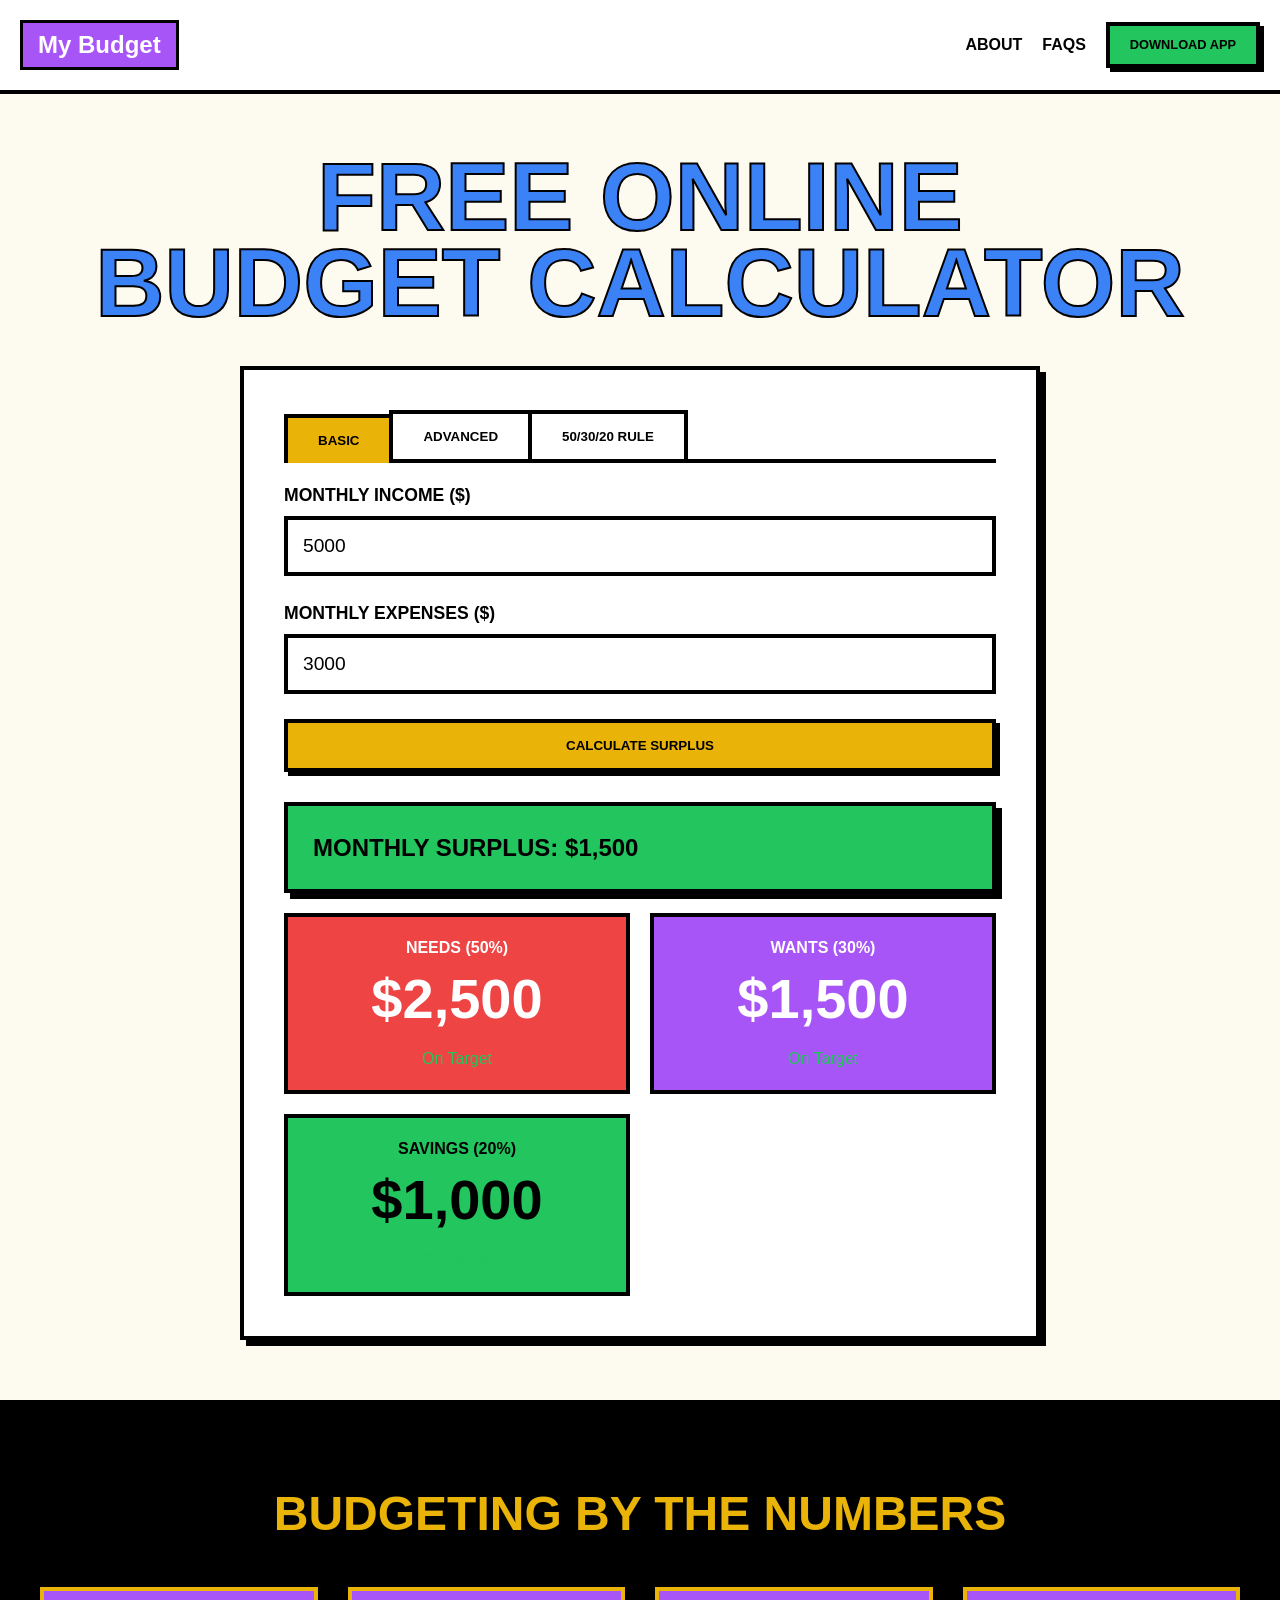
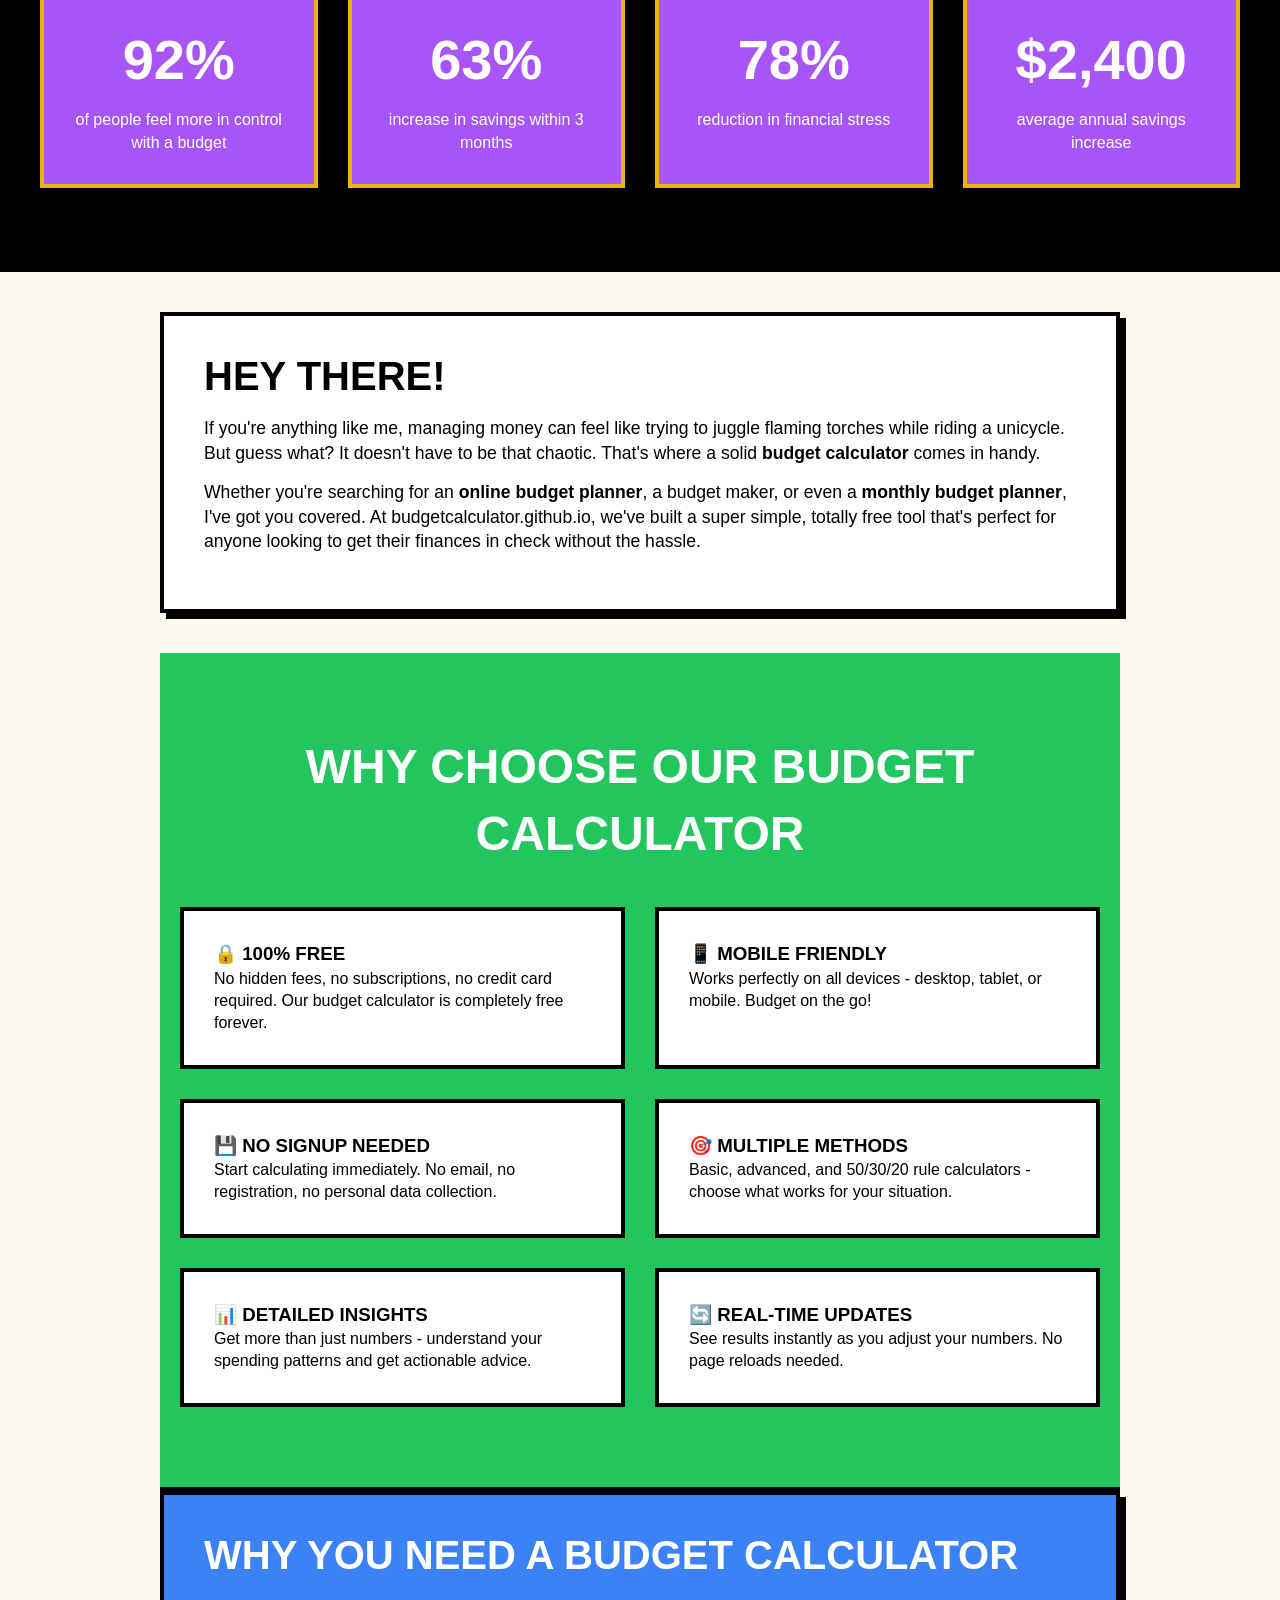
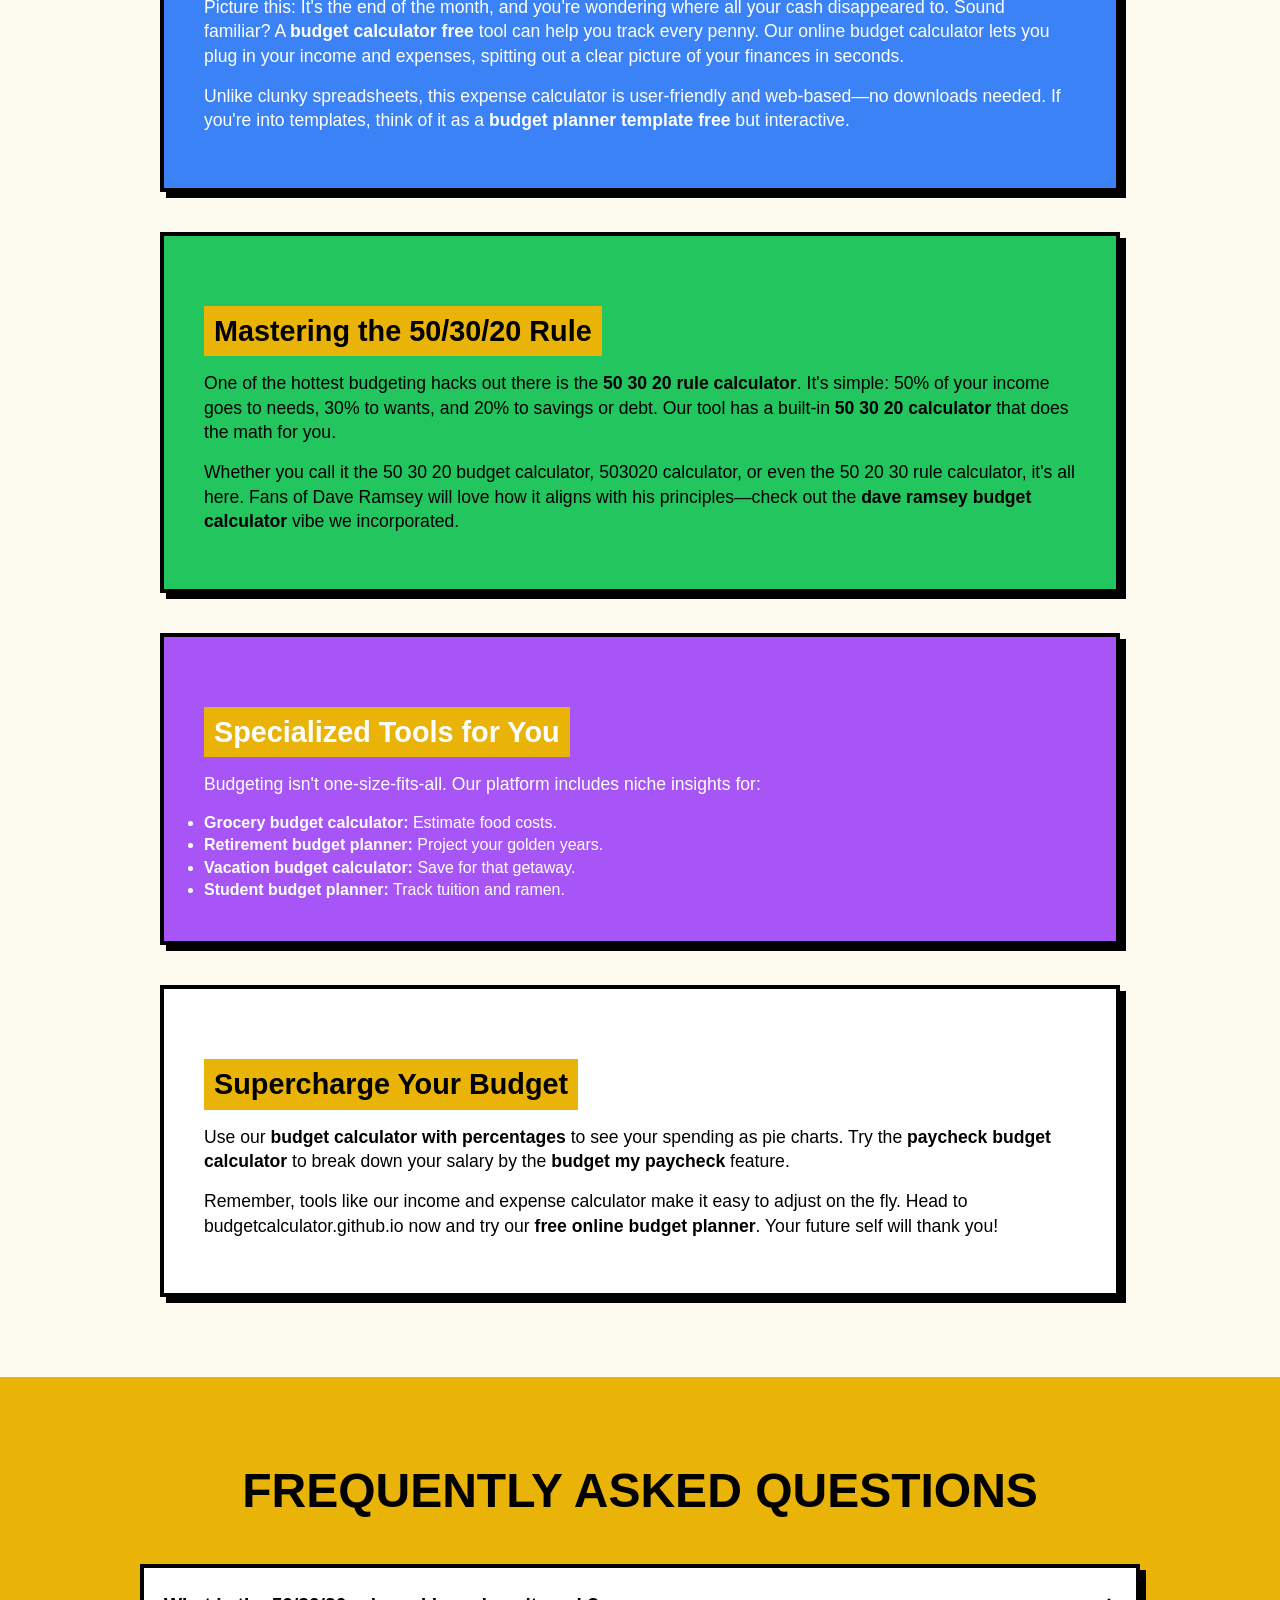
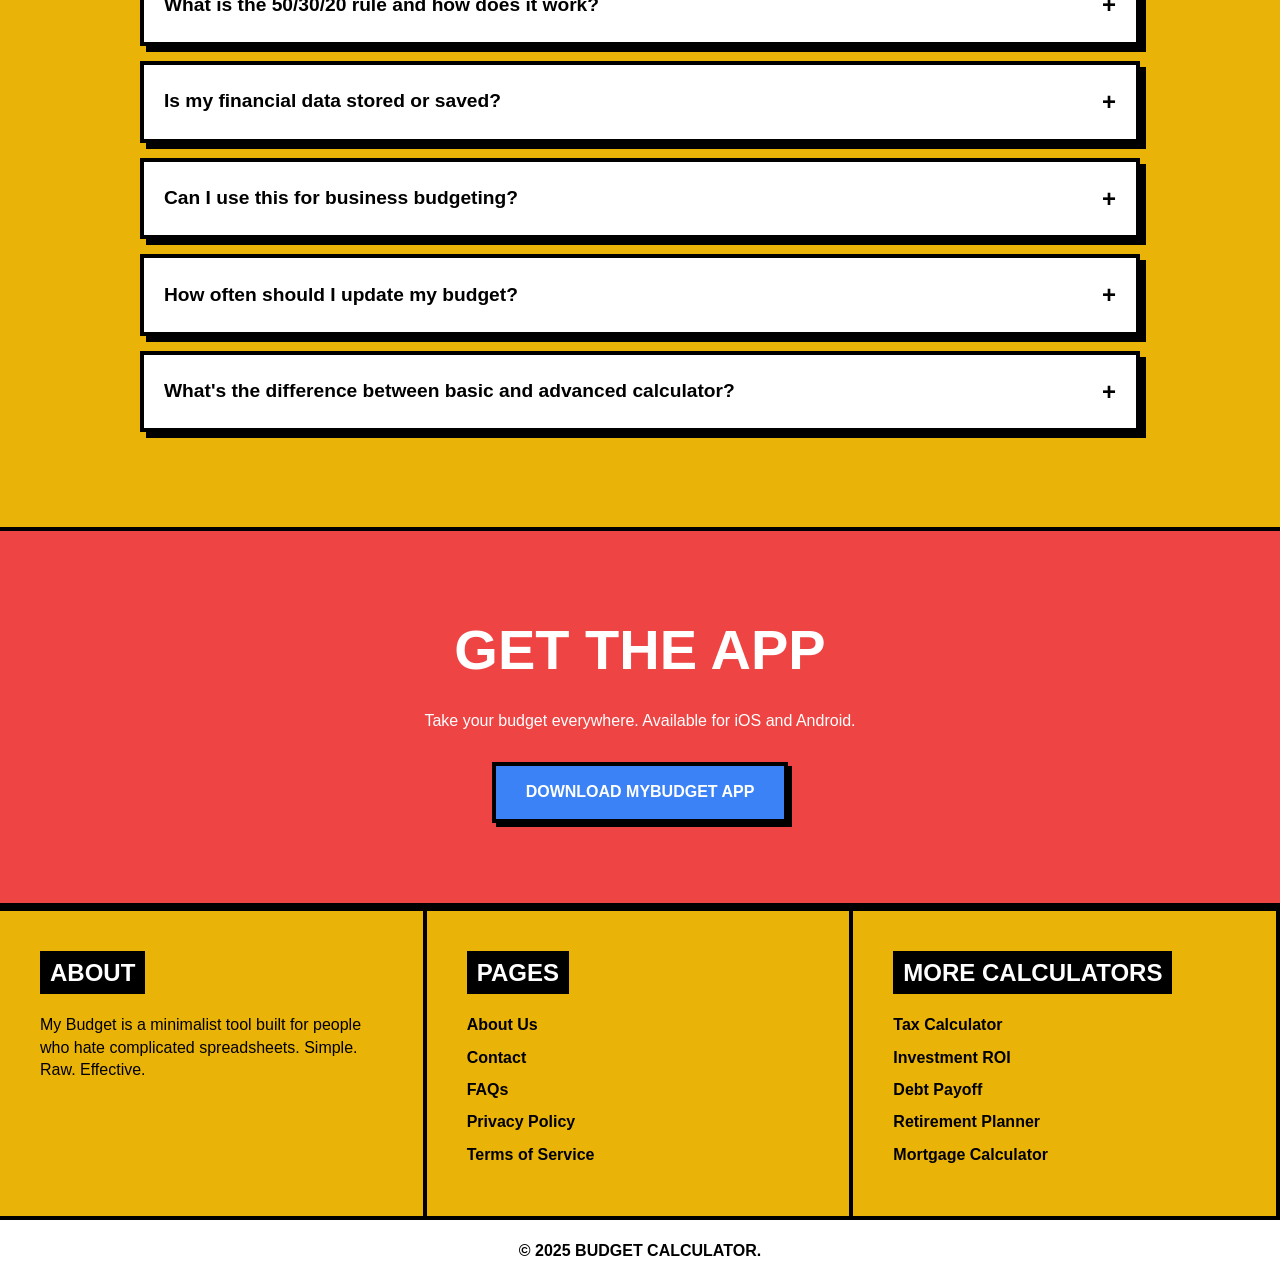
==== index.html @ 0b6031de "Update index.html" ====
<!DOCTYPE html>
<html lang="en">
<head>
    <!-- Google tag (gtag.js) -->
    <script async src="https://www.googletagmanager.com/gtag/js?id=G-6V9KL7N271"></script>
    <script>
      window.dataLayer = window.dataLayer || [];
      function gtag(){dataLayer.push(arguments);}
      gtag('js', new Date());
      gtag('config', 'G-6V9KL7N271');
    </script>
    <meta charset="UTF-8">
    <meta name="viewport" content="width=device-width, initial-scale=1.0">
    
    <title>Free Online Budget Calculator | Budget Planner & Expense Tracker</title>
    <meta name="description" content="Use our free online budget calculator to track income, expenses, and master the 50/30/20 rule. The ultimate monthly budget planner for financial freedom.">
    <meta name="keywords" content="budget calculator, free online budget planner, monthly budget planner, 50 30 20 budget calculator, expense calculator, finance tool">
    <link rel="canonical" href="https://budgetcalculator.github.io">

    <link rel="icon" type="image/png" href="https://via.placeholder.com/32/000000/FFFFFF?text=B">

    <style>
        :root {
            --bg-cream: #fdfaf0;
            --black: #000000;
            --blue: #3b82f6;
            --green: #22c55e;
            --red: #ef4444;
            --yellow: #eab308;
            --purple: #a855f7;
            --brutal-shadow: 6px 6px 0px #000;
        }

        * {
            margin: 0;
            padding: 0;
            box-sizing: border-box;
            font-family: 'Helvetica Black', 'Arial Black', sans-serif;
        }

        body {
            background-color: var(--bg-cream);
            color: var(--black);
            line-height: 1.4;
            overflow-x: hidden;
        }

        .brutal-border {
            border: 4px solid var(--black);
            box-shadow: var(--brutal-shadow);
        }

        .btn {
            display: inline-block;
            padding: 15px 30px;
            text-transform: uppercase;
            font-weight: 900;
            text-decoration: none;
            color: var(--black);
            background: var(--yellow);
            border: 4px solid var(--black);
            box-shadow: 4px 4px 0px var(--black);
            cursor: pointer;
            transition: all 0.1s ease;
        }

        .btn:hover {
            transform: translate(-2px, -2px);
            box-shadow: 7px 7px 0px var(--black);
        }

        /* Navigation */
        nav {
            padding: 20px;
            display: flex;
            justify-content: space-between;
            align-items: center;
            border-bottom: 4px solid var(--black);
            background: white;
            position: sticky;
            top: 0;
            z-index: 1000;
        }

        .nav-links {
            display: flex;
            align-items: center;
            gap: 20px;
        }

        .nav-links a {
            text-decoration: none;
            color: var(--black);
            font-weight: 900;
            text-transform: uppercase;
        }

        .logo {
            font-size: 1.5rem;
            font-weight: 900;
            background: var(--purple);
            padding: 5px 15px;
            color: white;
            border: 3px solid var(--black);
            text-decoration: none;
        }

        /* Hero */
        header {
            padding: 60px 20px;
            display: flex;
            flex-direction: column;
            align-items: center;
            text-align: center;
        }

        .hero-title {
            font-size: clamp(2.5rem, 8vw, 6rem);
            margin-bottom: 40px;
            -webkit-text-stroke: 2px var(--black);
            color: var(--blue);
            line-height: 0.9;
        }

        .calculator-box {
            background: white;
            width: 100%;
            max-width: 800px;
            padding: 40px;
            text-align: left;
        }

        .calculator-tabs {
            display: flex;
            margin-bottom: 20px;
            border-bottom: 4px solid var(--black);
        }

        .tab-btn {
            padding: 15px 30px;
            background: white;
            border: 4px solid var(--black);
            border-bottom: none;
            cursor: pointer;
            font-weight: 900;
            margin-right: -4px;
            transition: all 0.2s;
        }

        .tab-btn.active {
            background: var(--yellow);
            position: relative;
            top: 4px;
        }

        .calculator-tab {
            display: none;
        }

        .calculator-tab.active {
            display: block;
        }

        .input-group {
            margin-bottom: 25px;
        }

        .input-group label {
            display: block;
            font-weight: 900;
            margin-bottom: 8px;
            font-size: 1.1rem;
        }

        input {
            width: 100%;
            padding: 15px;
            border: 4px solid var(--black);
            font-size: 1.2rem;
        }

        input:focus {
            outline: none;
            box-shadow: 0 0 0 3px var(--yellow);
        }

        .advanced-options {
            background: var(--bg-cream);
            padding: 20px;
            border: 4px solid var(--black);
            margin-top: 10px;
            display: none;
        }

        .advanced-options.active {
            display: block;
        }

        .toggle-btn {
            background: none;
            border: none;
            color: var(--blue);
            font-weight: 900;
            cursor: pointer;
            text-decoration: underline;
            margin-top: 10px;
            font-size: 1rem;
        }

        .result-section {
            margin-top: 30px;
            display: none;
        }

        .result-section.active {
            display: block;
        }

        .result-display {
            padding: 25px;
            margin-bottom: 20px;
            font-size: 1.5rem;
            font-weight: 900;
        }

        .result-grid {
            display: grid;
            grid-template-columns: repeat(auto-fit, minmax(250px, 1fr));
            gap: 20px;
            margin-top: 20px;
        }

        .result-card {
            padding: 20px;
            border: 4px solid var(--black);
            text-align: center;
        }

        /* Article Sections */
        .article-container {
            max-width: 1000px;
            margin: 0 auto;
            padding: 40px 20px;
        }

        .article-block {
            padding: 40px;
            margin-bottom: 40px;
            background: white;
        }

        .article-block h2 {
            font-size: 2.5rem;
            margin-bottom: 20px;
            text-transform: uppercase;
            line-height: 1;
        }

        .article-block h3 {
            font-size: 1.8rem;
            margin: 30px 0 15px 0;
            background: var(--yellow);
            display: inline-block;
            padding: 5px 10px;
        }

        .article-block p {
            margin-bottom: 15px;
            font-size: 1.1rem;
        }

        /* Stats Section */
        .stats-section {
            background: var(--black);
            color: white;
            padding: 80px 20px;
            text-align: center;
        }

        .stats-grid {
            display: grid;
            grid-template-columns: repeat(auto-fit, minmax(200px, 1fr));
            gap: 30px;
            max-width: 1200px;
            margin: 0 auto;
        }

        .stat-card {
            padding: 30px;
            background: var(--purple);
            border: 4px solid var(--yellow);
        }

        .stat-number {
            font-size: 3.5rem;
            font-weight: 900;
            margin-bottom: 10px;
        }

        /* Features Section */
        .features-section {
            padding: 80px 20px;
            background: var(--green);
        }

        .features-grid {
            display: grid;
            grid-template-columns: repeat(auto-fit, minmax(300px, 1fr));
            gap: 30px;
            max-width: 1200px;
            margin: 0 auto;
        }

        .feature-card {
            padding: 30px;
            background: white;
            border: 4px solid var(--black);
        }

        /* FAQ Section */
        .faq-section {
            padding: 80px 20px;
            background: var(--yellow);
        }

        .faq-container {
            max-width: 1000px;
            margin: 0 auto;
        }

        .faq-item {
            margin-bottom: 15px;
            border: 4px solid var(--black);
            background: white;
        }

        .faq-question {
            padding: 20px;
            font-weight: 900;
            cursor: pointer;
            display: flex;
            justify-content: space-between;
            align-items: center;
            font-size: 1.2rem;
        }

        .faq-answer {
            padding: 0 20px;
            max-height: 0;
            overflow: hidden;
            transition: max-height 0.3s ease;
            border-top: none;
        }

        .faq-answer.active {
            padding: 20px;
            max-height: 500px;
            border-top: 4px solid var(--black);
        }

        .faq-icon {
            font-size: 1.5rem;
            transition: transform 0.3s ease;
        }

        .faq-icon.active {
            transform: rotate(45deg);
        }

        /* Generic Section */
        section {
            padding: 80px 20px;
            border-bottom: 4px solid var(--black);
        }

        .app-promo { background: var(--red); color: white; text-align: center; }

        /* Footer */
        footer {
            background: var(--yellow);
            border-top: 4px solid var(--black);
        }

        .footer-grid {
            display: grid;
            grid-template-columns: repeat(auto-fit, minmax(250px, 1fr));
            border-bottom: 4px solid var(--black);
        }

        .footer-widget {
            padding: 40px;
            border-right: 4px solid var(--black);
        }

        .footer-widget h4 {
            font-size: 1.5rem;
            margin-bottom: 20px;
            background: var(--black);
            color: white;
            display: inline-block;
            padding: 5px 10px;
        }

        .footer-widget ul { list-style: none; }
        .footer-widget ul li { margin-bottom: 10px; }
        .footer-widget a { color: var(--black); text-decoration: none; font-weight: bold; }

        .footer-bottom {
            padding: 20px;
            text-align: center;
            font-weight: 900;
            background: white;
        }

        @media (max-width: 768px) {
            .footer-widget { border-right: none; border-bottom: 4px solid var(--black); }
            .calculator-tabs { flex-direction: column; }
            .tab-btn { margin-right: 0; margin-bottom: -4px; }
        }
    </style>
</head>
<body>

    <nav>
        <a href="/" class="logo">My Budget</a>
        <div class="nav-links">
            <a href="/about">About</a>
            <a href="#faq">FAQs</a>
            <a href="#app" class="btn" style="background: var(--green); font-size: 0.8rem; padding: 10px 20px;">Download App</a>
        </div>
    </nav>

    <header>
        <h1 class="hero-title">FREE ONLINE<br>BUDGET CALCULATOR</h1>
        <div class="calculator-box brutal-border">
            <div class="calculator-tabs">
                <button class="tab-btn active" onclick="switchTab('basic')">BASIC</button>
                <button class="tab-btn" onclick="switchTab('advanced')">ADVANCED</button>
                <button class="tab-btn" onclick="switchTab('503020')">50/30/20 RULE</button>
            </div>

            <!-- Basic Calculator Tab -->
            <div id="basic-tab" class="calculator-tab active">
                <div class="input-group">
                    <label>MONTHLY INCOME ($)</label>
                    <input type="number" id="basic-income" placeholder="5000" value="5000">
                </div>
                
                <div class="input-group">
                    <label>MONTHLY EXPENSES ($)</label>
                    <input type="number" id="basic-expenses" placeholder="3000" value="3000">
                </div>
                
                <button class="btn" style="width: 100%;" onclick="calculateBasic()">Calculate Surplus</button>
            </div>

            <!-- Advanced Calculator Tab -->
            <div id="advanced-tab" class="calculator-tab">
                <div class="input-group">
                    <label>MONTHLY INCOME ($)</label>
                    <input type="number" id="adv-income" placeholder="5000" value="5000">
                </div>
                
                <div class="input-group">
                    <label>HOUSING EXPENSES ($)</label>
                    <input type="number" id="housing" placeholder="1500" value="1500">
                </div>
                
                <div class="input-group">
                    <label>FOOD & GROCERIES ($)</label>
                    <input type="number" id="food" placeholder="600" value="600">
                </div>
                
                <div class="input-group">
                    <label>TRANSPORTATION ($)</label>
                    <input type="number" id="transport" placeholder="300" value="300">
                </div>
                
                <div class="input-group">
                    <label>ENTERTAINMENT ($)</label>
                    <input type="number" id="entertainment" placeholder="200" value="200">
                </div>
                
                <button class="toggle-btn" onclick="toggleAdvancedOptions()">+ More Categories</button>
                
                <div class="advanced-options" id="advanced-options">
                    <div class="input-group">
                        <label>HEALTHCARE ($)</label>
                        <input type="number" id="healthcare" placeholder="200" value="200">
                    </div>
                    
                    <div class="input-group">
                        <label>DEBT PAYMENTS ($)</label>
                        <input type="number" id="debt" placeholder="400" value="400">
                    </div>
                    
                    <div class="input-group">
                        <label>SAVINGS GOAL ($)</label>
                        <input type="number" id="savings-goal" placeholder="500" value="500">
                    </div>
                    
                    <div class="input-group">
                        <label>OTHER EXPENSES ($)</label>
                        <input type="number" id="other" placeholder="300" value="300">
                    </div>
                </div>
                
                <button class="btn" style="width: 100%; margin-top: 20px;" onclick="calculateAdvanced()">Analyze Budget</button>
            </div>

            <!-- 50/30/20 Rule Tab -->
            <div id="503020-tab" class="calculator-tab">
                <div class="input-group">
                    <label>MONTHLY INCOME AFTER TAX ($)</label>
                    <input type="number" id="rule-income" placeholder="5000" value="5000">
                </div>
                
                <div class="input-group">
                    <label>CURRENT NECESSITIES ($)</label>
                    <input type="number" id="necessities" placeholder="2500" value="2500">
                </div>
                
                <div class="input-group">
                    <label>CURRENT WANTS ($)</label>
                    <input type="number" id="wants" placeholder="1500" value="1500">
                </div>
                
                <div class="input-group">
                    <label>CURRENT SAVINGS ($)</label>
                    <input type="number" id="current-savings" placeholder="1000" value="1000">
                </div>
                
                <button class="btn" style="width: 100%;" onclick="calculate503020()">Apply 50/30/20 Rule</button>
            </div>

            <!-- Results Section -->
            <div class="result-section" id="result-section">
                <div class="result-display brutal-border" id="basic-result">
                    MONTHLY SURPLUS: <span id="surplus-val">$0</span>
                </div>
                
                <div id="advanced-result" style="display: none;">
                    <div class="result-grid">
                        <div class="result-card" style="background: var(--green);">
                            <h4>TOTAL EXPENSES</h4>
                            <div class="stat-number" id="total-expenses">$0</div>
                        </div>
                        <div class="result-card" style="background: var(--blue); color: white;">
                            <h4>SAVINGS RATE</h4>
                            <div class="stat-number" id="savings-rate">0%</div>
                        </div>
                        <div class="result-card" style="background: var(--yellow);">
                            <h4>BUDGET HEALTH</h4>
                            <div id="budget-health">GOOD</div>
                        </div>
                    </div>
                </div>
                
                <div id="rule-result" style="display: none;">
                    <div class="result-grid">
                        <div class="result-card" style="background: var(--red); color: white;">
                            <h4>NEEDS (50%)</h4>
                            <div class="stat-number" id="needs-amount">$0</div>
                            <div id="needs-status">On Target</div>
                        </div>
                        <div class="result-card" style="background: var(--purple); color: white;">
                            <h4>WANTS (30%)</h4>
                            <div class="stat-number" id="wants-amount">$0</div>
                            <div id="wants-status">On Target</div>
                        </div>
                        <div class="result-card" style="background: var(--green);">
                            <h4>SAVINGS (20%)</h4>
                            <div class="stat-number" id="savings-amount">$0</div>
                            <div id="savings-status">On Target</div>
                        </div>
                    </div>
                </div>
            </div>
        </div>
    </header>

    <!-- Stats Section -->
    <section class="stats-section">
        <h2 style="font-size: 3rem; margin-bottom: 40px; color: var(--yellow);">BUDGETING BY THE NUMBERS</h2>
        <div class="stats-grid">
            <div class="stat-card">
                <div class="stat-number">92%</div>
                <p>of people feel more in control with a budget</p>
            </div>
            <div class="stat-card">
                <div class="stat-number">63%</div>
                <p>increase in savings within 3 months</p>
            </div>
            <div class="stat-card">
                <div class="stat-number">78%</div>
                <p>reduction in financial stress</p>
            </div>
            <div class="stat-card">
                <div class="stat-number">$2,400</div>
                <p>average annual savings increase</p>
            </div>
        </div>
    </section>

    <main class="article-container">
        <div class="article-block brutal-border" id="about">
            <h2>Hey there!</h2>
            <p>If you're anything like me, managing money can feel like trying to juggle flaming torches while riding a unicycle. But guess what? It doesn't have to be that chaotic. That's where a solid <strong>budget calculator</strong> comes in handy.</p>
            <p>Whether you're searching for an <strong>online budget planner</strong>, a budget maker, or even a <strong>monthly budget planner</strong>, I've got you covered. At budgetcalculator.github.io, we've built a super simple, totally free tool that's perfect for anyone looking to get their finances in check without the hassle.</p>
        </div>

        <!-- Features Section -->
        <section class="features-section">
            <h2 style="text-align: center; font-size: 3rem; margin-bottom: 40px; color: white;">WHY CHOOSE OUR BUDGET CALCULATOR</h2>
            <div class="features-grid">
                <div class="feature-card">
                    <h3>🔒 100% FREE</h3>
                    <p>No hidden fees, no subscriptions, no credit card required. Our budget calculator is completely free forever.</p>
                </div>
                <div class="feature-card">
                    <h3>📱 MOBILE FRIENDLY</h3>
                    <p>Works perfectly on all devices - desktop, tablet, or mobile. Budget on the go!</p>
                </div>
                <div class="feature-card">
                    <h3>💾 NO SIGNUP NEEDED</h3>
                    <p>Start calculating immediately. No email, no registration, no personal data collection.</p>
                </div>
                <div class="feature-card">
                    <h3>🎯 MULTIPLE METHODS</h3>
                    <p>Basic, advanced, and 50/30/20 rule calculators - choose what works for your situation.</p>
                </div>
                <div class="feature-card">
                    <h3>📊 DETAILED INSIGHTS</h3>
                    <p>Get more than just numbers - understand your spending patterns and get actionable advice.</p>
                </div>
                <div class="feature-card">
                    <h3>🔄 REAL-TIME UPDATES</h3>
                    <p>See results instantly as you adjust your numbers. No page reloads needed.</p>
                </div>
            </div>
        </section>

        <div class="article-block brutal-border" style="background: var(--blue); color: white;">
            <h2>Why You Need a Budget Calculator</h2>
            <p>Picture this: It's the end of the month, and you're wondering where all your cash disappeared to. Sound familiar? A <strong>budget calculator free</strong> tool can help you track every penny. Our online budget calculator lets you plug in your income and expenses, spitting out a clear picture of your finances in seconds.</p>
            <p>Unlike clunky spreadsheets, this expense calculator is user-friendly and web-based—no downloads needed. If you're into templates, think of it as a <strong>budget planner template free</strong> but interactive.</p>
        </div>

        <div class="article-block brutal-border" style="background: var(--green);">
            <h3>Mastering the 50/30/20 Rule</h3>
            <p>One of the hottest budgeting hacks out there is the <strong>50 30 20 rule calculator</strong>. It's simple: 50% of your income goes to needs, 30% to wants, and 20% to savings or debt. Our tool has a built-in <strong>50 30 20 calculator</strong> that does the math for you.</p>
            <p>Whether you call it the 50 30 20 budget calculator, 503020 calculator, or even the 50 20 30 rule calculator, it's all here. Fans of Dave Ramsey will love how it aligns with his principles—check out the <strong>dave ramsey budget calculator</strong> vibe we incorporated.</p>
        </div>

        <div class="article-block brutal-border" style="background: var(--purple); color: white;">
            <h3>Specialized Tools for You</h3>
            <p>Budgeting isn't one-size-fits-all. Our platform includes niche insights for:</p>
            <ul>
                <li><strong>Grocery budget calculator:</strong> Estimate food costs.</li>
                <li><strong>Retirement budget planner:</strong> Project your golden years.</li>
                <li><strong>Vacation budget calculator:</strong> Save for that getaway.</li>
                <li><strong>Student budget planner:</strong> Track tuition and ramen.</li>
            </ul>
        </div>

        <div class="article-block brutal-border">
            <h3>Supercharge Your Budget</h3>
            <p>Use our <strong>budget calculator with percentages</strong> to see your spending as pie charts. Try the <strong>paycheck budget calculator</strong> to break down your salary by the <strong>budget my paycheck</strong> feature.</p>
            <p>Remember, tools like our income and expense calculator make it easy to adjust on the fly. Head to budgetcalculator.github.io now and try our <strong>free online budget planner</strong>. Your future self will thank you!</p>
        </div>
    </main>

    <!-- FAQ Section -->
    <section class="faq-section" id="faq">
        <div class="faq-container">
            <h2 style="text-align: center; font-size: 3rem; margin-bottom: 40px;">FREQUENTLY ASKED QUESTIONS</h2>
            
            <div class="faq-item brutal-border">
                <div class="faq-question" onclick="toggleFAQ(1)">
                    <span>What is the 50/30/20 rule and how does it work?</span>
                    <span class="faq-icon">+</span>
                </div>
                <div class="faq-answer" id="faq-1">
                    <p>The 50/30/20 rule is a simple budgeting method where you allocate 50% of your after-tax income to needs (housing, food, utilities), 30% to wants (entertainment, dining out), and 20% to savings and debt repayment. Our calculator automatically computes these amounts based on your income.</p>
                </div>
            </div>
            
            <div class="faq-item brutal-border">
                <div class="faq-question" onclick="toggleFAQ(2)">
                    <span>Is my financial data stored or saved?</span>
                    <span class="faq-icon">+</span>
                </div>
                <div class="faq-answer" id="faq-2">
                    <p>No! All calculations happen in your browser. We don't store any of your financial information on our servers. Your privacy is 100% protected.</p>
                </div>
            </div>
            
            <div class="faq-item brutal-border">
                <div class="faq-question" onclick="toggleFAQ(3)">
                    <span>Can I use this for business budgeting?</span>
                    <span class="faq-icon">+</span>
                </div>
                <div class="faq-answer" id="faq-3">
                    <p>While designed for personal finance, many small business owners find our calculator useful for basic business budgeting. For complex business needs, consider specialized business accounting software.</p>
                </div>
            </div>
            
            <div class="faq-item brutal-border">
                <div class="faq-question" onclick="toggleFAQ(4)">
                    <span>How often should I update my budget?</span>
                    <span class="faq-icon">+</span>
                </div>
                <div class="faq-answer" id="faq-4">
                    <p>We recommend reviewing and updating your budget at least monthly. However, if you experience significant income changes or unexpected expenses, adjust immediately.</p>
                </div>
            </div>
            
            <div class="faq-item brutal-border">
                <div class="faq-question" onclick="toggleFAQ(5)">
                    <span>What's the difference between basic and advanced calculator?</span>
                    <span class="faq-icon">+</span>
                </div>
                <div class="faq-answer" id="faq-5">
                    <p>The basic calculator gives you a quick surplus/deficit number. The advanced calculator breaks down expenses into categories and provides detailed insights about your spending patterns and savings rate.</p>
                </div>
            </div>
        </div>
    </section>

    <section id="app" class="app-promo">
        <h2 style="font-size: 3.5rem; margin-bottom: 20px;">GET THE APP</h2>
        <p style="margin-bottom: 30px;">Take your budget everywhere. Available for iOS and Android.</p>
        <a href="#" class="btn" style="background: var(--blue); color: white;">Download MyBudget App</a>
    </section>

    <footer>
        <div class="footer-grid">
            <div class="footer-widget">
                <h4>ABOUT</h4>
                <p>My Budget is a minimalist tool built for people who hate complicated spreadsheets. Simple. Raw. Effective.</p>
            </div>
            <div class="footer-widget">
                <h4>PAGES</h4>
                <ul>
                    <li><a href="/about">About Us</a></li>
                    <li><a href="/contact">Contact</a></li>
                    <li><a href="#faq">FAQs</a></li>
                    <li><a href="/privacy">Privacy Policy</a></li>
                    <li><a href="/terms">Terms of Service</a></li>
                </ul>
            </div>
            <div class="footer-widget">
                <h4>MORE CALCULATORS</h4>
                <ul>
                    <li><a href="#">Tax Calculator</a></li>
                    <li><a href="#">Investment ROI</a></li>
                    <li><a href="#">Debt Payoff</a></li>
                    <li><a href="#">Retirement Planner</a></li>
                    <li><a href="#">Mortgage Calculator</a></li>
                </ul>
            </div>
        </div>
        <div class="footer-bottom">
            &copy; 2025 BUDGET CALCULATOR.
        </div>
    </footer>

    <script>
        // Tab switching functionality
        function switchTab(tabName) {
            // Hide all tabs
            document.querySelectorAll('.calculator-tab').forEach(tab => {
                tab.classList.remove('active');
            });
            
            // Remove active class from all tab buttons
            document.querySelectorAll('.tab-btn').forEach(btn => {
                btn.classList.remove('active');
            });
            
            // Show selected tab
            document.getElementById(`${tabName}-tab`).classList.add('active');
            
            // Add active class to clicked button
            event.target.classList.add('active');
            
            // Hide result section when switching tabs
            document.getElementById('result-section').classList.remove('active');
            document.getElementById('advanced-result').style.display = 'none';
            document.getElementById('rule-result').style.display = 'none';
        }
        
        // Toggle advanced options
        function toggleAdvancedOptions() {
            const options = document.getElementById('advanced-options');
            const btn = event.target;
            
            if (options.classList.contains('active')) {
                options.classList.remove('active');
                btn.textContent = '+ More Categories';
            } else {
                options.classList.add('active');
                btn.textContent = '- Fewer Categories';
            }
        }
        
        // Basic calculator
        function calculateBasic() {
            const income = parseFloat(document.getElementById('basic-income').value) || 0;
            const expenses = parseFloat(document.getElementById('basic-expenses').value) || 0;
            const resultBox = document.getElementById('basic-result');
            const surplusVal = document.getElementById('surplus-val');
            const resultSection = document.getElementById('result-section');
            
            const surplus = income - expenses;
            surplusVal.innerText = '$' + surplus.toLocaleString();
            
            resultBox.style.background = surplus >= 0 ? 'var(--green)' : 'var(--red)';
            resultSection.classList.add('active');
            
            // Hide other result views
            document.getElementById('advanced-result').style.display = 'none';
            document.getElementById('rule-result').style.display = 'none';
        }
        
        // Advanced calculator
        function calculateAdvanced() {
            const income = parseFloat(document.getElementById('adv-income').value) || 0;
            const housing = parseFloat(document.getElementById('housing').value) || 0;
            const food = parseFloat(document.getElementById('food').value) || 0;
            const transport = parseFloat(document.getElementById('transport').value) || 0;
            const entertainment = parseFloat(document.getElementById('entertainment').value) || 0;
            const healthcare = parseFloat(document.getElementById('healthcare').value) || 0;
            const debt = parseFloat(document.getElementById('debt').value) || 0;
            const other = parseFloat(document.getElementById('other').value) || 0;
            
            const totalExpenses = housing + food + transport + entertainment + healthcare + debt + other;
            const surplus = income - totalExpenses;
            const savingsRate = income > 0 ? Math.round((surplus / income) * 100) : 0;
            
            document.getElementById('total-expenses').textContent = '$' + totalExpenses.toLocaleString();
            document.getElementById('savings-rate').textContent = savingsRate + '%';
            
            let budgetHealth = 'EXCELLENT';
            let healthColor = 'var(--green)';
            
            if (savingsRate < 10) {
                budgetHealth = 'NEEDS WORK';
                healthColor = 'var(--red)';
            } else if (savingsRate < 20) {
                budgetHealth = 'GOOD';
                healthColor = 'var(--yellow)';
            }
            
            document.getElementById('budget-health').textContent = budgetHealth;
            document.getElementById('budget-health').style.color = healthColor;
            
            // Update basic result too
            document.getElementById('surplus-val').textContent = '$' + surplus.toLocaleString();
            document.getElementById('basic-result').style.background = surplus >= 0 ? 'var(--green)' : 'var(--red)';
            
            // Show results
            document.getElementById('result-section').classList.add('active');
            document.getElementById('advanced-result').style.display = 'block';
            document.getElementById('rule-result').style.display = 'none';
        }
        
        // 50/30/20 Rule calculator
        function calculate503020() {
            const income = parseFloat(document.getElementById('rule-income').value) || 0;
            const needs = parseFloat(document.getElementById('necessities').value) || 0;
            const wants = parseFloat(document.getElementById('wants').value) || 0;
            const savings = parseFloat(document.getElementById('current-savings').value) || 0;
            
            const idealNeeds = income * 0.5;
            const idealWants = income * 0.3;
            const idealSavings = income * 0.2;
            
            document.getElementById('needs-amount').textContent = '$' + Math.round(idealNeeds).toLocaleString();
            document.getElementById('wants-amount').textContent = '$' + Math.round(idealWants).toLocaleString();
            document.getElementById('savings-amount').textContent = '$' + Math.round(idealSavings).toLocaleString();
            
            // Determine status
            document.getElementById('needs-status').textContent = 
                needs <= idealNeeds * 1.1 ? 'On Target' : 'Over Budget';
            document.getElementById('needs-status').style.color = 
                needs <= idealNeeds * 1.1 ? 'var(--green)' : 'var(--red)';
                
            document.getElementById('wants-status').textContent = 
                wants <= idealWants * 1.1 ? 'On Target' : 'Over Budget';
            document.getElementById('wants-status').style.color = 
                wants <= idealWants * 1.1 ? 'var(--green)' : 'var(--red)';
                
            document.getElementById('savings-status').textContent = 
                savings >= idealSavings * 0.9 ? 'On Target' : 'Needs More';
            document.getElementById('savings-status').style.color = 
                savings >= idealSavings * 0.9 ? 'var(--green)' : 'var(--red)';
            
            // Show results
            document.getElementById('result-section').classList.add('active');
            document.getElementById('advanced-result').style.display = 'none';
            document.getElementById('rule-result').style.display = 'block';
        }
        
        // FAQ toggle functionality
        function toggleFAQ(num) {
            const answer = document.getElementById(`faq-${num}`);
            const icon = event.currentTarget.querySelector('.faq-icon');
            
            if (answer.classList.contains('active')) {
                answer.classList.remove('active');
                icon.classList.remove('active');
            } else {
                // Close all other FAQs
                document.querySelectorAll('.faq-answer').forEach(faq => {
                    faq.classList.remove('active');
                });
                document.querySelectorAll('.faq-icon').forEach(ic => {
                    ic.classList.remove('active');
                });
                
                // Open clicked FAQ
                answer.classList.add('active');
                icon.classList.add('active');
            }
        }
        
        // Initialize with some calculations
        window.onload = function() {
            calculateBasic();
            calculateAdvanced();
            calculate503020();
        };
    </script>

    <script type="application/ld+json">
    {
      "@context": "https://schema.org",
      "@type": "WebApplication",
      "name": "Budget Calculator",
      "url": "https://budgetcalculator.github.io",
      "operatingSystem": "All",
      "applicationCategory": "FinanceApplication",
      "offers": {
        "@type": "Offer",
        "price": "0",
        "priceCurrency": "USD"
      },
      "featureList": "Income tracking, Expense calculation, 50/30/20 Rule analysis"
    }
    </script>

    <script type="application/ld+json">
{
  "@context": "https://schema.org",
  "@type": "Product",
  "name": "MyBudget App",
  "description": "Mobile budget tracking application for on-the-go financial management.",
  "brand": {
    "@type": "Brand",
    "name": "My Budget"
  },
  "offers": {
    "@type": "AggregateOffer",
    "priceCurrency": "USD",
    "lowPrice": "0.00",
    "highPrice": "0.00",
    "offerCount": "1",
    "offers": [
      {
        "@type": "Offer",
        "name": "Free Version",
        "price": "0.00",
        "priceCurrency": "USD",
        "description": "Basic budgeting features with limited categories",
        "availability": "https://schema.org/InStock",
        "url": "https://budgetcalculator.github.io/"
      }      
    ]
  },
  "operatingSystem": "Android, iOS",
  "applicationCategory": "FinanceApplication"  
  }
}
</script>
</body>
</html>
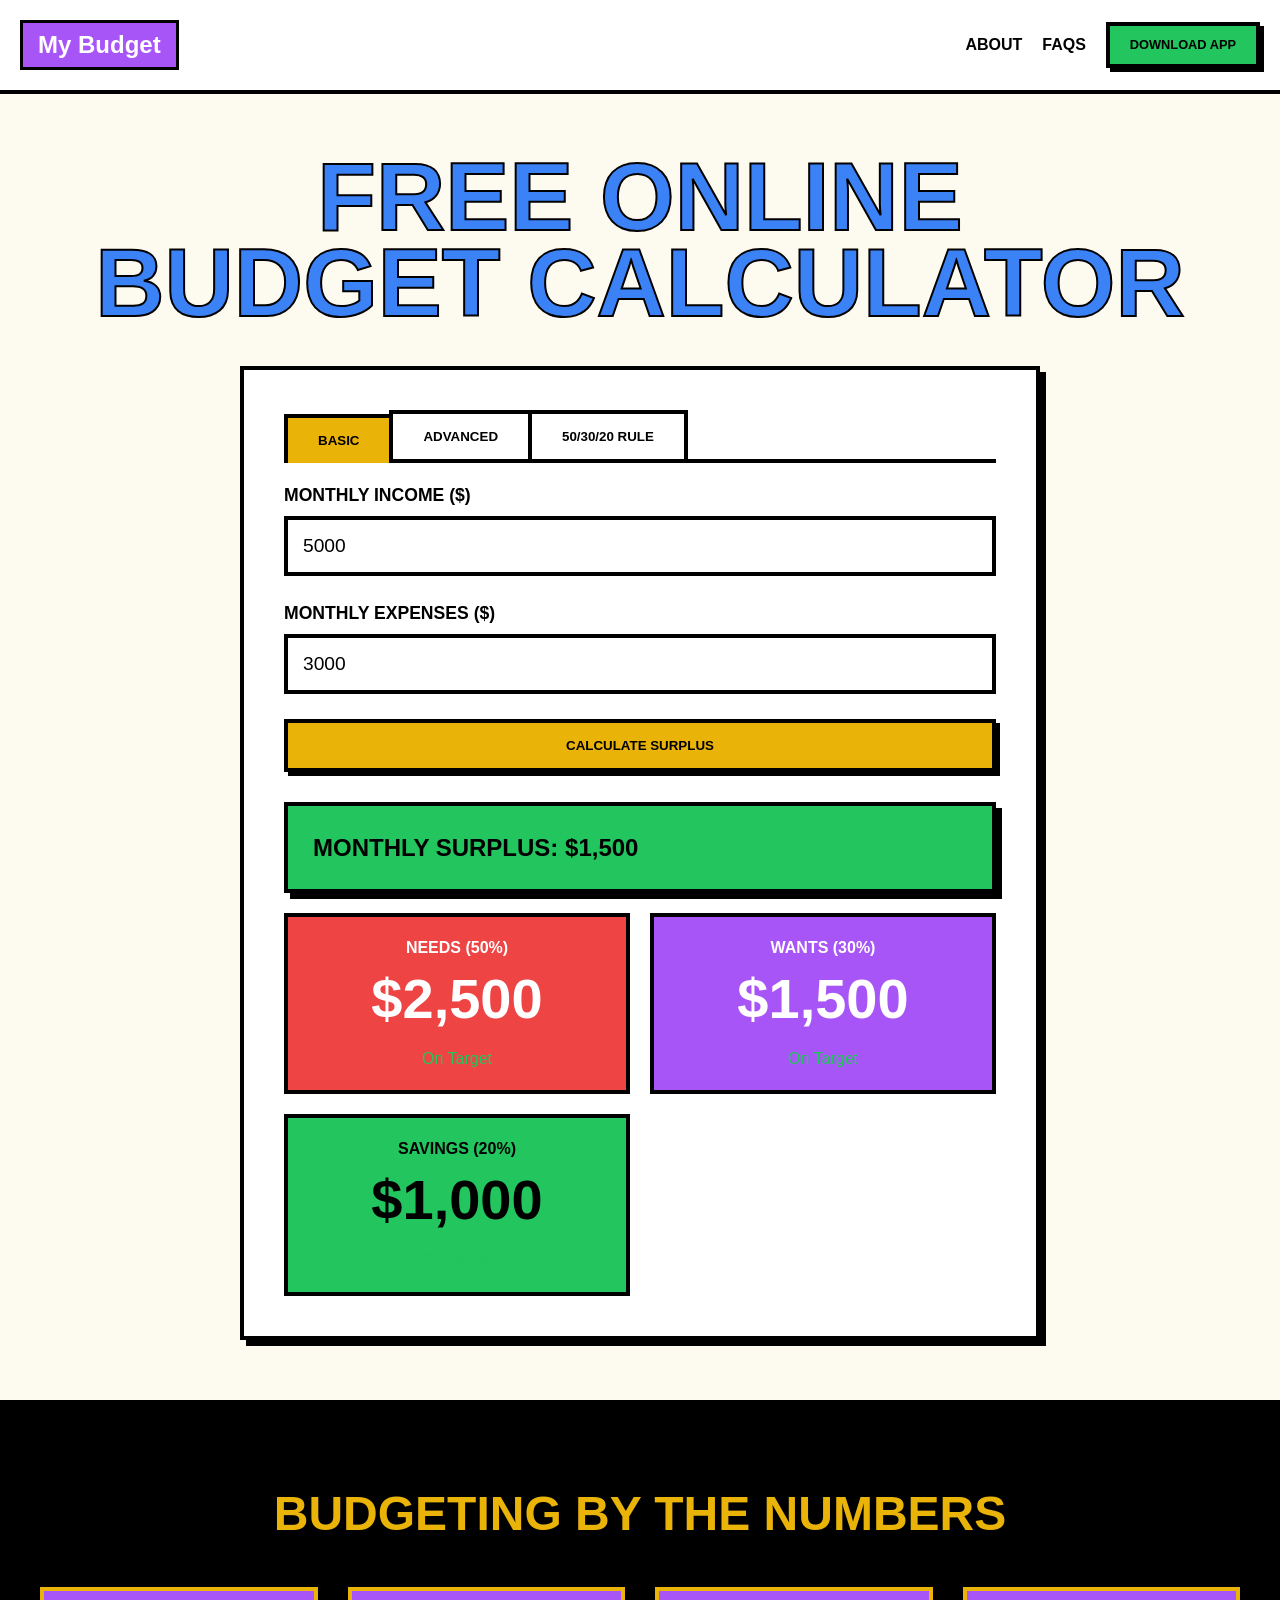
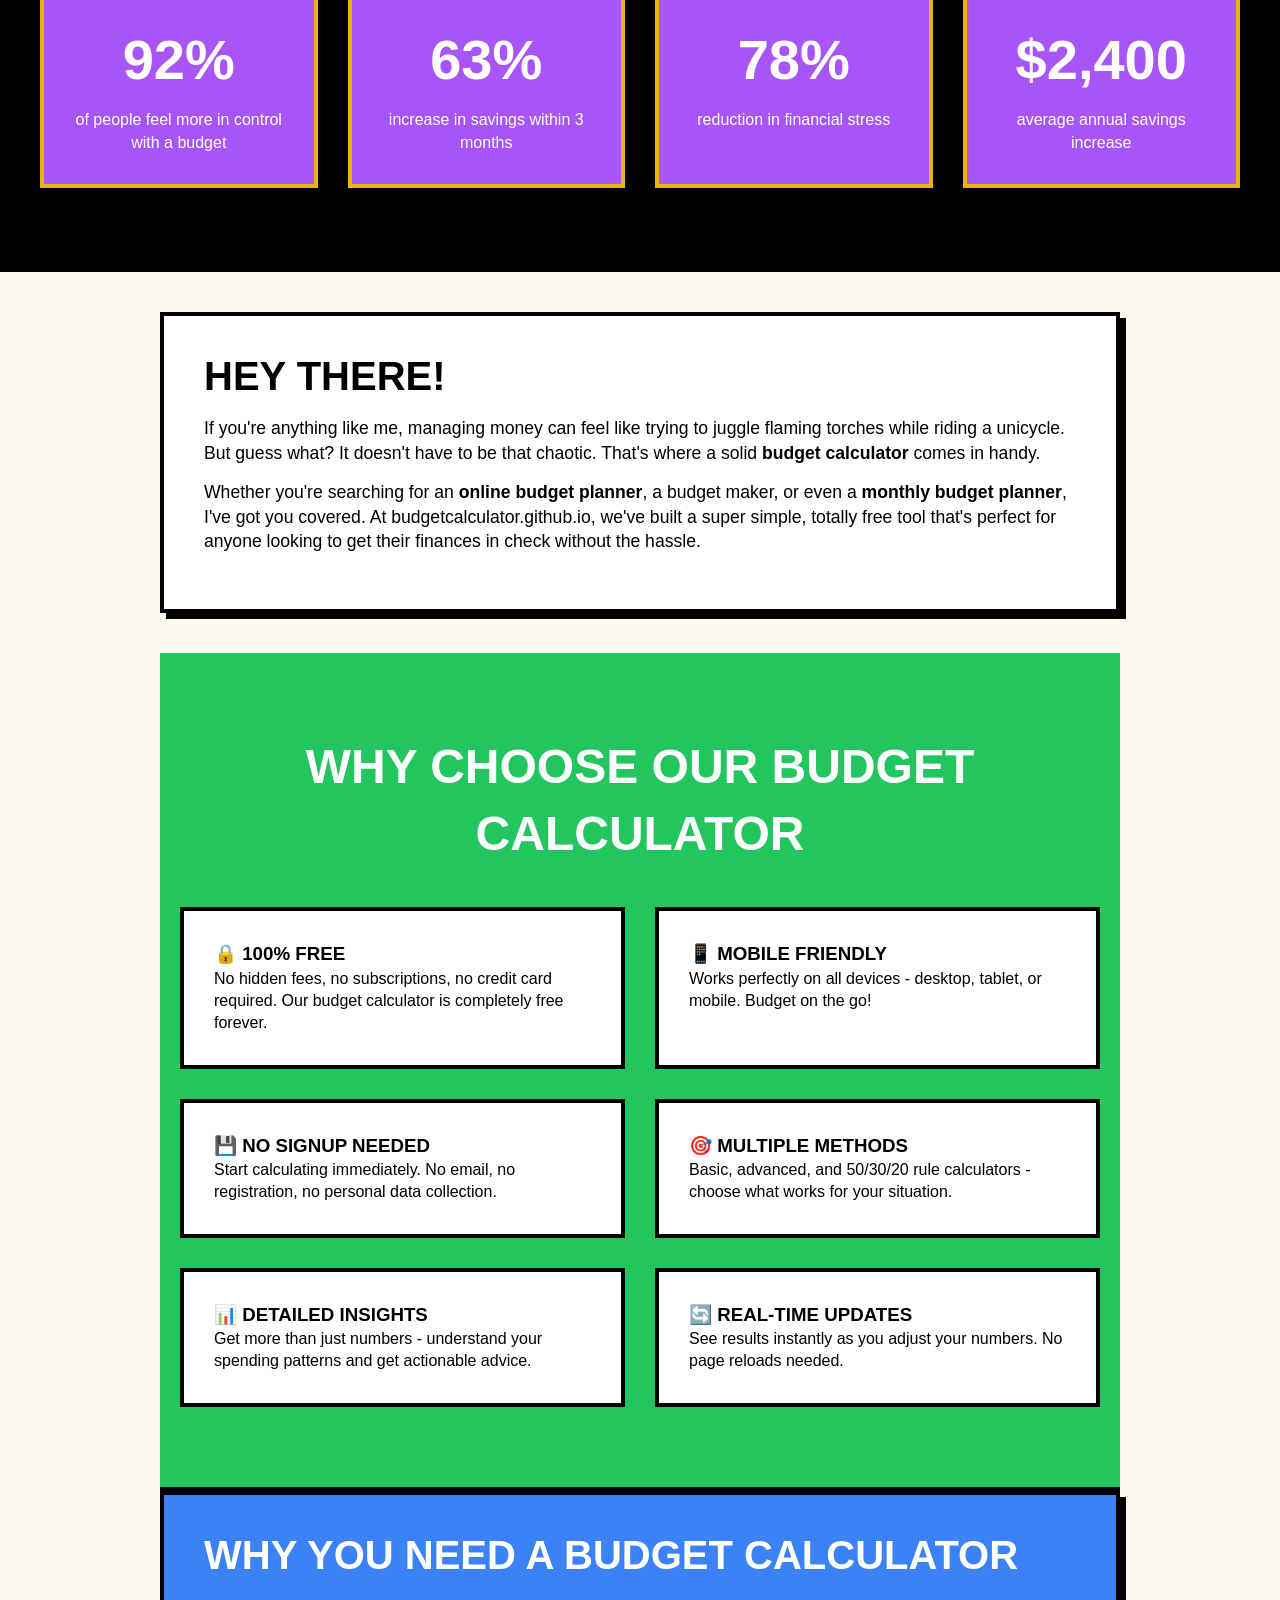
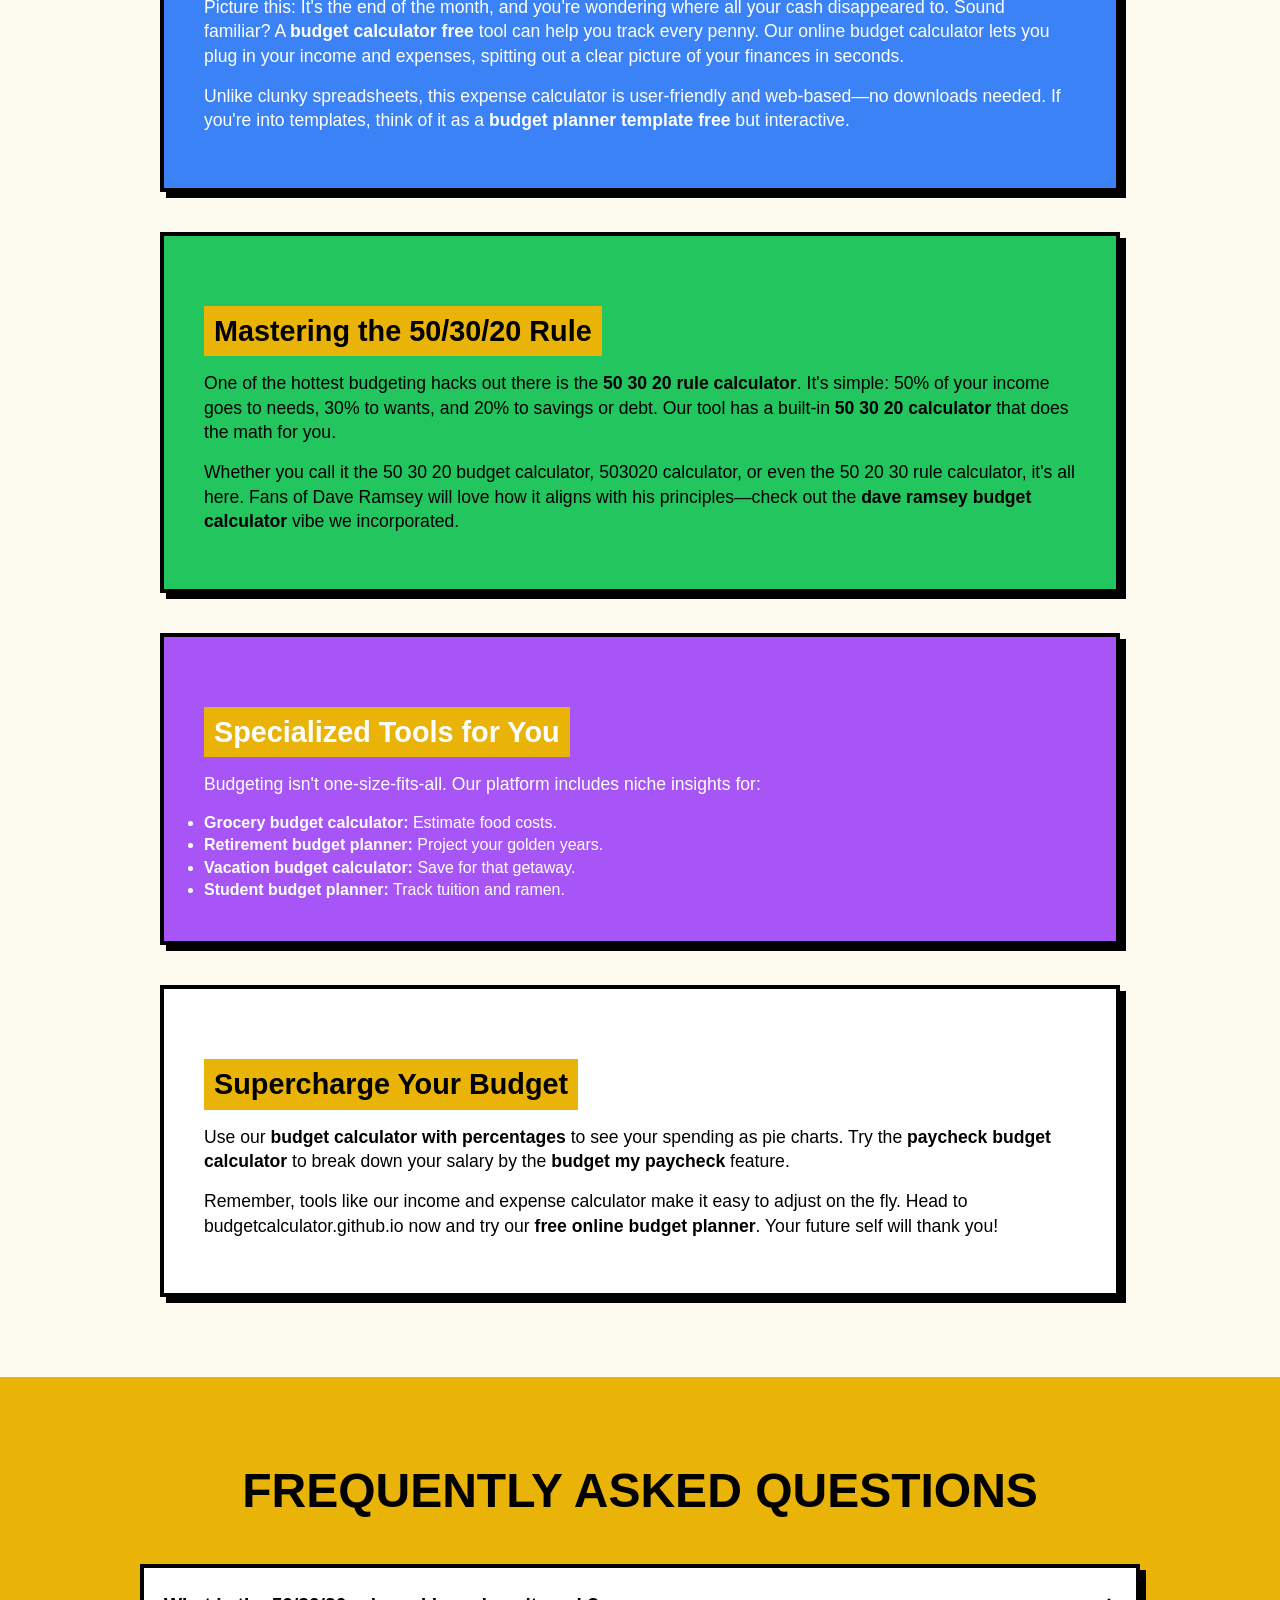
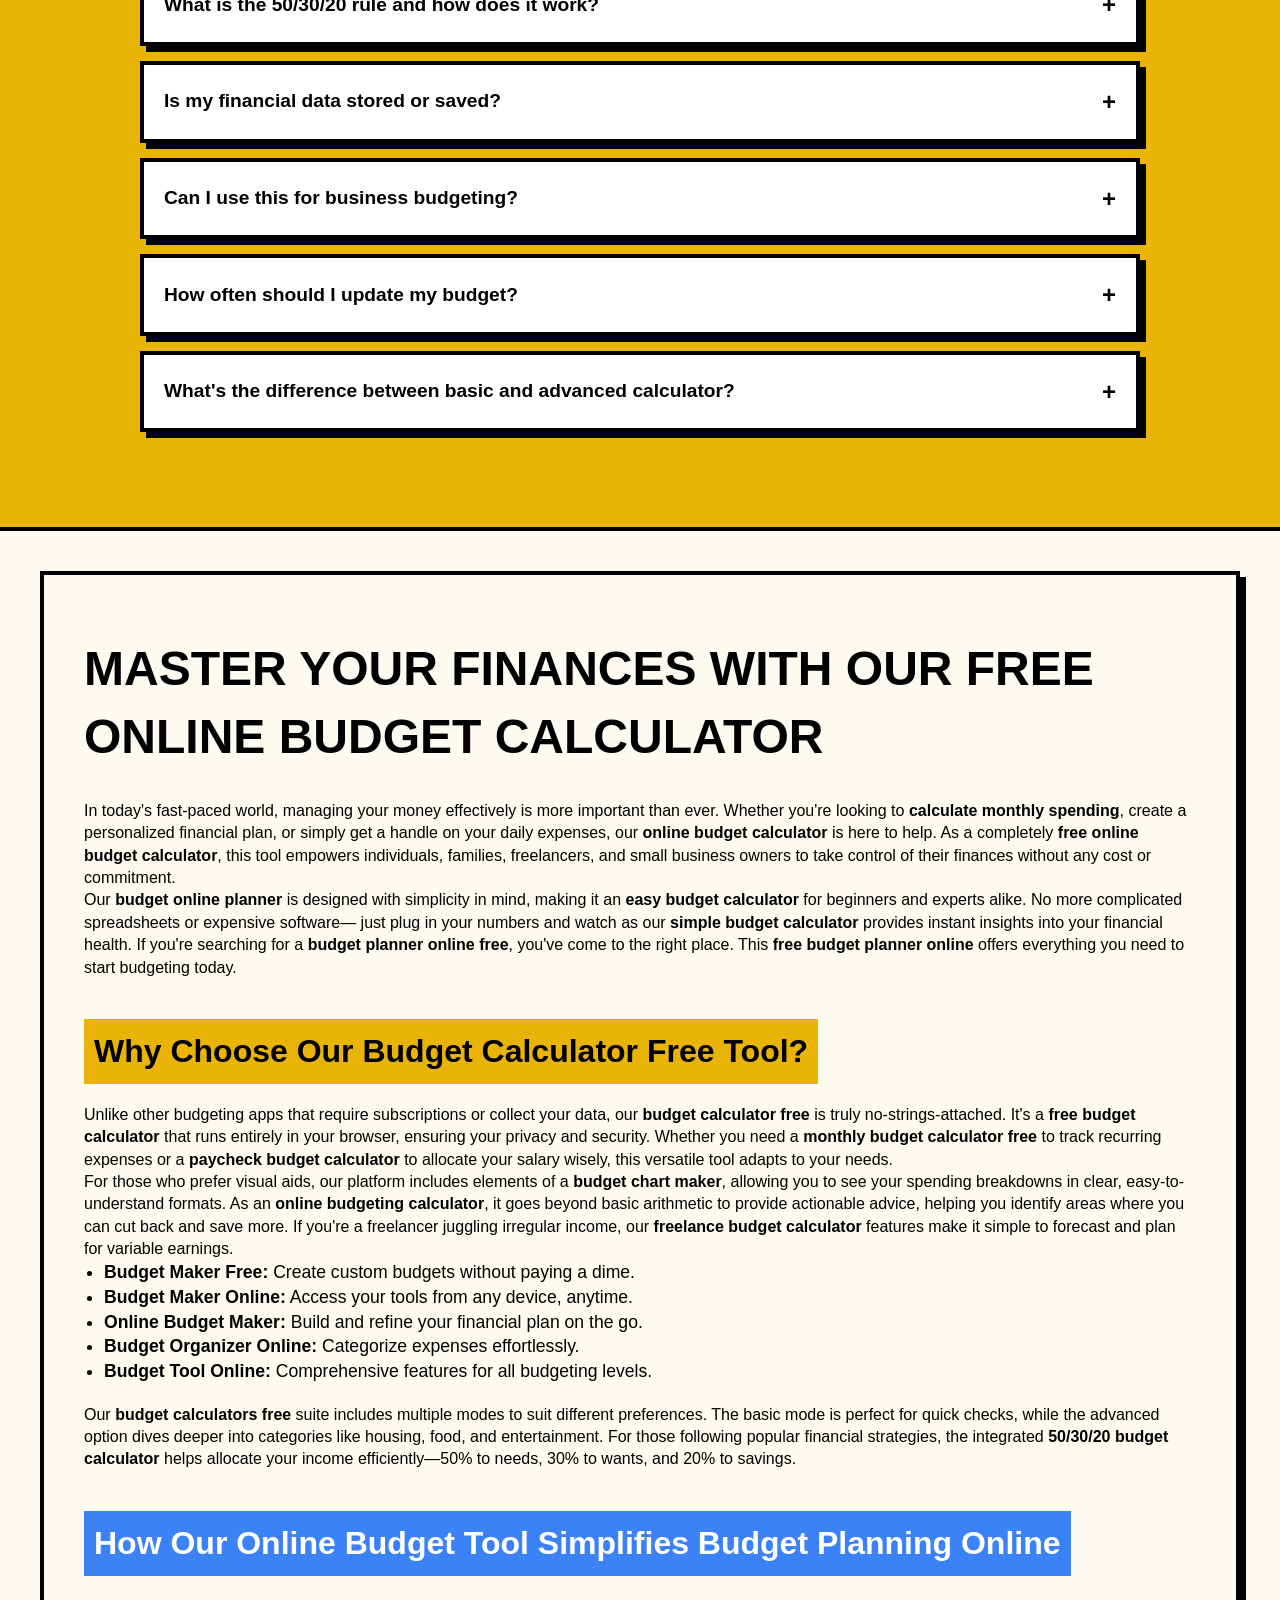
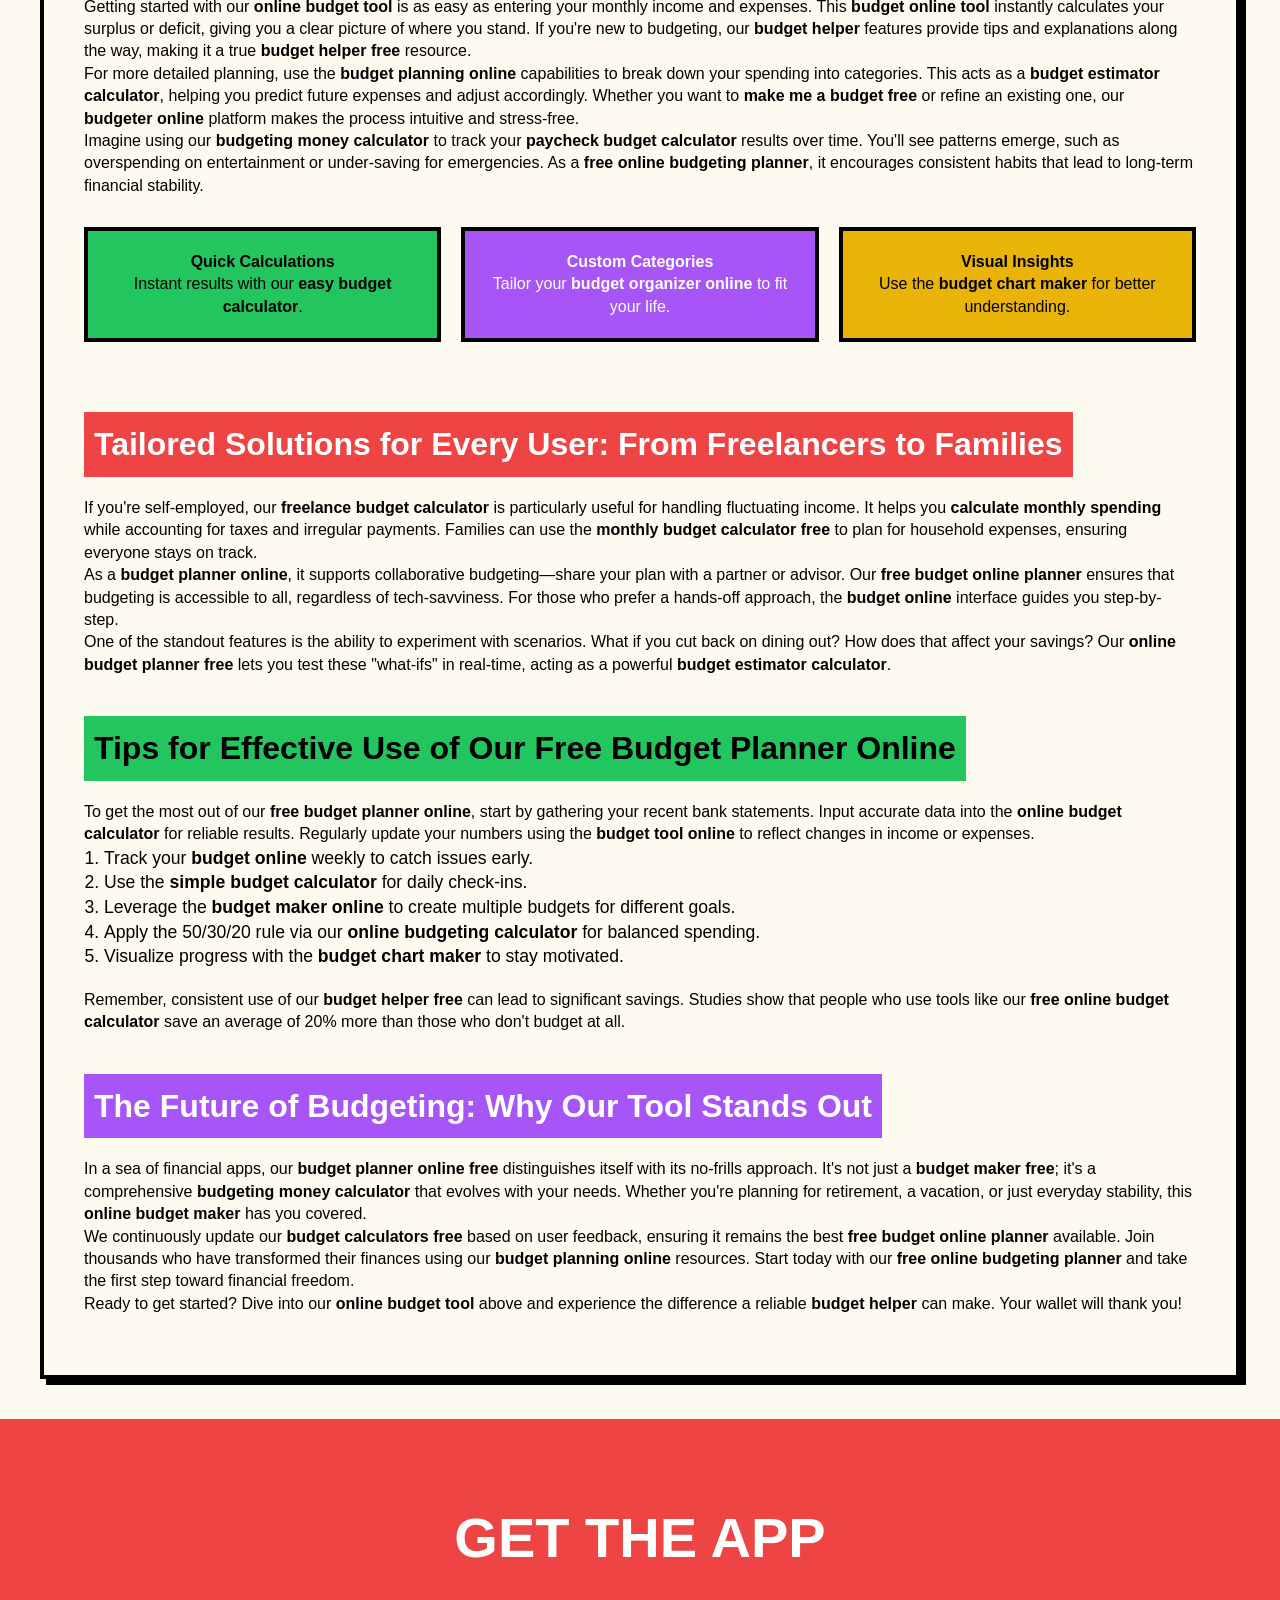
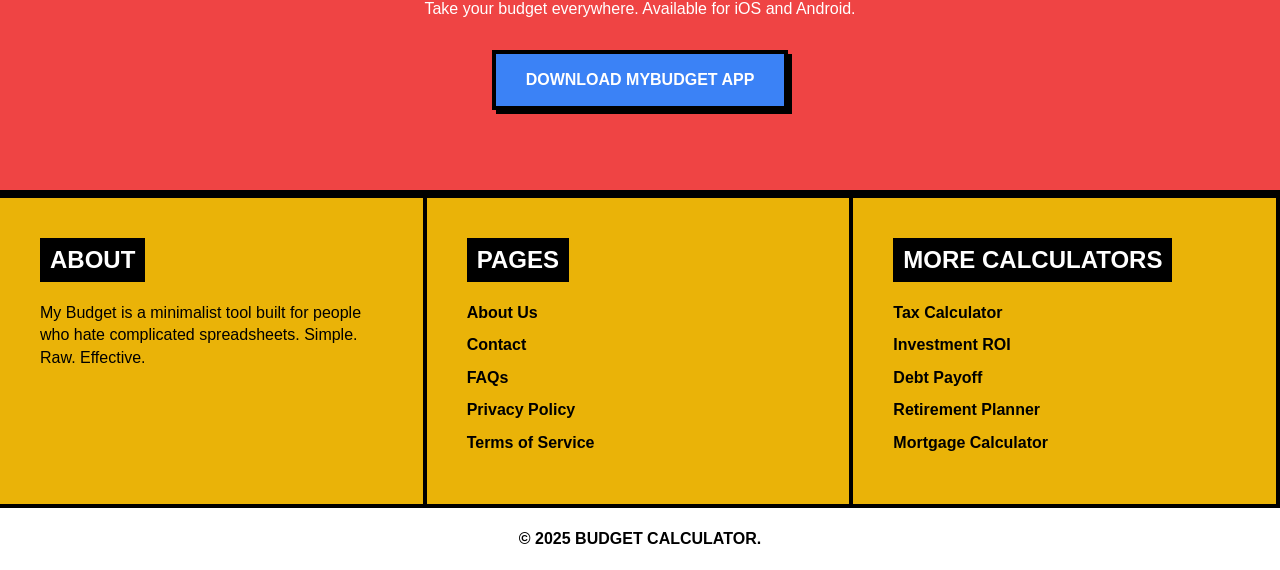
==== commit 42a24a07: "Update index.html" ====
--- a/index.html
+++ b/index.html
@@ -727,6 +727,85 @@
         </div>
     </section>
 
+    <section class="article-section brutal-border" style="background: var(--bg-cream); padding: 60px 40px; margin: 40px auto; max-width: 1200px;">
+    <article>
+        <h2 style="font-size: 3rem; margin-bottom: 30px; text-transform: uppercase; color: var(--black);">Master Your Finances with Our Free Online Budget Calculator</h2>
+        
+        <p>In today's fast-paced world, managing your money effectively is more important than ever. Whether you're looking to <strong>calculate monthly spending</strong>, create a personalized financial plan, or simply get a handle on your daily expenses, our <strong>online budget calculator</strong> is here to help. As a completely <strong>free online budget calculator</strong>, this tool empowers individuals, families, freelancers, and small business owners to take control of their finances without any cost or commitment.</p>
+        
+        <p>Our <strong>budget online planner</strong> is designed with simplicity in mind, making it an <strong>easy budget calculator</strong> for beginners and experts alike. No more complicated spreadsheets or expensive software— just plug in your numbers and watch as our <strong>simple budget calculator</strong> provides instant insights into your financial health. If you're searching for a <strong>budget planner online free</strong>, you've come to the right place. This <strong>free budget planner online</strong> offers everything you need to start budgeting today.</p>
+        
+        <h3 style="font-size: 2rem; margin: 40px 0 20px; background: var(--yellow); padding: 10px; display: inline-block;">Why Choose Our Budget Calculator Free Tool?</h3>
+        
+        <p>Unlike other budgeting apps that require subscriptions or collect your data, our <strong>budget calculator free</strong> is truly no-strings-attached. It's a <strong>free budget calculator</strong> that runs entirely in your browser, ensuring your privacy and security. Whether you need a <strong>monthly budget calculator free</strong> to track recurring expenses or a <strong>paycheck budget calculator</strong> to allocate your salary wisely, this versatile tool adapts to your needs.</p>
+        
+        <p>For those who prefer visual aids, our platform includes elements of a <strong>budget chart maker</strong>, allowing you to see your spending breakdowns in clear, easy-to-understand formats. As an <strong>online budgeting calculator</strong>, it goes beyond basic arithmetic to provide actionable advice, helping you identify areas where you can cut back and save more. If you're a freelancer juggling irregular income, our <strong>freelance budget calculator</strong> features make it simple to forecast and plan for variable earnings.</p>
+        
+        <ul style="list-style-type: disc; margin-left: 20px; margin-bottom: 20px; font-size: 1.1rem;">
+            <li><strong>Budget Maker Free:</strong> Create custom budgets without paying a dime.</li>
+            <li><strong>Budget Maker Online:</strong> Access your tools from any device, anytime.</li>
+            <li><strong>Online Budget Maker:</strong> Build and refine your financial plan on the go.</li>
+            <li><strong>Budget Organizer Online:</strong> Categorize expenses effortlessly.</li>
+            <li><strong>Budget Tool Online:</strong> Comprehensive features for all budgeting levels.</li>
+        </ul>
+        
+        <p>Our <strong>budget calculators free</strong> suite includes multiple modes to suit different preferences. The basic mode is perfect for quick checks, while the advanced option dives deeper into categories like housing, food, and entertainment. For those following popular financial strategies, the integrated <strong>50/30/20 budget calculator</strong> helps allocate your income efficiently—50% to needs, 30% to wants, and 20% to savings.</p>
+        
+        <h3 style="font-size: 2rem; margin: 40px 0 20px; background: var(--blue); color: white; padding: 10px; display: inline-block;">How Our Online Budget Tool Simplifies Budget Planning Online</h3>
+        
+        <p>Getting started with our <strong>online budget tool</strong> is as easy as entering your monthly income and expenses. This <strong>budget online tool</strong> instantly calculates your surplus or deficit, giving you a clear picture of where you stand. If you're new to budgeting, our <strong>budget helper</strong> features provide tips and explanations along the way, making it a true <strong>budget helper free</strong> resource.</p>
+        
+        <p>For more detailed planning, use the <strong>budget planning online</strong> capabilities to break down your spending into categories. This acts as a <strong>budget estimator calculator</strong>, helping you predict future expenses and adjust accordingly. Whether you want to <strong>make me a budget free</strong> or refine an existing one, our <strong>budgeter online</strong> platform makes the process intuitive and stress-free.</p>
+        
+        <p>Imagine using our <strong>budgeting money calculator</strong> to track your <strong>paycheck budget calculator</strong> results over time. You'll see patterns emerge, such as overspending on entertainment or under-saving for emergencies. As a <strong>free online budgeting planner</strong>, it encourages consistent habits that lead to long-term financial stability.</p>
+        
+        <div class="result-grid" style="margin: 30px 0;">
+            <div class="result-card" style="background: var(--green);">
+                <h4>Quick Calculations</h4>
+                <p>Instant results with our <strong>easy budget calculator</strong>.</p>
+            </div>
+            <div class="result-card" style="background: var(--purple); color: white;">
+                <h4>Custom Categories</h4>
+                <p>Tailor your <strong>budget organizer online</strong> to fit your life.</p>
+            </div>
+            <div class="result-card" style="background: var(--yellow);">
+                <h4>Visual Insights</h4>
+                <p>Use the <strong>budget chart maker</strong> for better understanding.</p>
+            </div>
+        </div>
+        
+        <h3 style="font-size: 2rem; margin: 40px 0 20px; background: var(--red); color: white; padding: 10px; display: inline-block;">Tailored Solutions for Every User: From Freelancers to Families</h3>
+        
+        <p>If you're self-employed, our <strong>freelance budget calculator</strong> is particularly useful for handling fluctuating income. It helps you <strong>calculate monthly spending</strong> while accounting for taxes and irregular payments. Families can use the <strong>monthly budget calculator free</strong> to plan for household expenses, ensuring everyone stays on track.</p>
+        
+        <p>As a <strong>budget planner online</strong>, it supports collaborative budgeting—share your plan with a partner or advisor. Our <strong>free budget online planner</strong> ensures that budgeting is accessible to all, regardless of tech-savviness. For those who prefer a hands-off approach, the <strong>budget online</strong> interface guides you step-by-step.</p>
+        
+        <p>One of the standout features is the ability to experiment with scenarios. What if you cut back on dining out? How does that affect your savings? Our <strong>online budget planner free</strong> lets you test these "what-ifs" in real-time, acting as a powerful <strong>budget estimator calculator</strong>.</p>
+        
+        <h3 style="font-size: 2rem; margin: 40px 0 20px; background: var(--green); padding: 10px; display: inline-block;">Tips for Effective Use of Our Free Budget Planner Online</h3>
+        
+        <p>To get the most out of our <strong>free budget planner online</strong>, start by gathering your recent bank statements. Input accurate data into the <strong>online budget calculator</strong> for reliable results. Regularly update your numbers using the <strong>budget tool online</strong> to reflect changes in income or expenses.</p>
+        
+        <ol style="list-style-type: decimal; margin-left: 20px; margin-bottom: 20px; font-size: 1.1rem;">
+            <li>Track your <strong>budget online</strong> weekly to catch issues early.</li>
+            <li>Use the <strong>simple budget calculator</strong> for daily check-ins.</li>
+            <li>Leverage the <strong>budget maker online</strong> to create multiple budgets for different goals.</li>
+            <li>Apply the 50/30/20 rule via our <strong>online budgeting calculator</strong> for balanced spending.</li>
+            <li>Visualize progress with the <strong>budget chart maker</strong> to stay motivated.</li>
+        </ol>
+        
+        <p>Remember, consistent use of our <strong>budget helper free</strong> can lead to significant savings. Studies show that people who use tools like our <strong>free online budget calculator</strong> save an average of 20% more than those who don't budget at all.</p>
+        
+        <h3 style="font-size: 2rem; margin: 40px 0 20px; background: var(--purple); color: white; padding: 10px; display: inline-block;">The Future of Budgeting: Why Our Tool Stands Out</h3>
+        
+        <p>In a sea of financial apps, our <strong>budget planner online free</strong> distinguishes itself with its no-frills approach. It's not just a <strong>budget maker free</strong>; it's a comprehensive <strong>budgeting money calculator</strong> that evolves with your needs. Whether you're planning for retirement, a vacation, or just everyday stability, this <strong>online budget maker</strong> has you covered.</p>
+        
+        <p>We continuously update our <strong>budget calculators free</strong> based on user feedback, ensuring it remains the best <strong>free budget online planner</strong> available. Join thousands who have transformed their finances using our <strong>budget planning online</strong> resources. Start today with our <strong>free online budgeting planner</strong> and take the first step toward financial freedom.</p>
+        
+        <p>Ready to get started? Dive into our <strong>online budget tool</strong> above and experience the difference a reliable <strong>budget helper</strong> can make. Your wallet will thank you!</p>
+    </article>
+</section>
+
     <section id="app" class="app-promo">
         <h2 style="font-size: 3.5rem; margin-bottom: 20px;">GET THE APP</h2>
         <p style="margin-bottom: 30px;">Take your budget everywhere. Available for iOS and Android.</p>
@@ -752,11 +831,11 @@
             <div class="footer-widget">
                 <h4>MORE CALCULATORS</h4>
                 <ul>
-                    <li><a href="#">Tax Calculator</a></li>
-                    <li><a href="#">Investment ROI</a></li>
-                    <li><a href="#">Debt Payoff</a></li>
-                    <li><a href="#">Retirement Planner</a></li>
-                    <li><a href="#">Mortgage Calculator</a></li>
+                    <li><a href="/tax-calculator">Tax Calculator</a></li>
+                    <li><a href="/investment-roi">Investment ROI</a></li>
+                    <li><a href="/debt-payoff">Debt Payoff</a></li>
+                    <li><a href="/retirement-planner">Retirement Planner</a></li>
+                    <li><a href="/mortgage-calculator">Mortgage Calculator</a></li>
                 </ul>
             </div>
         </div>
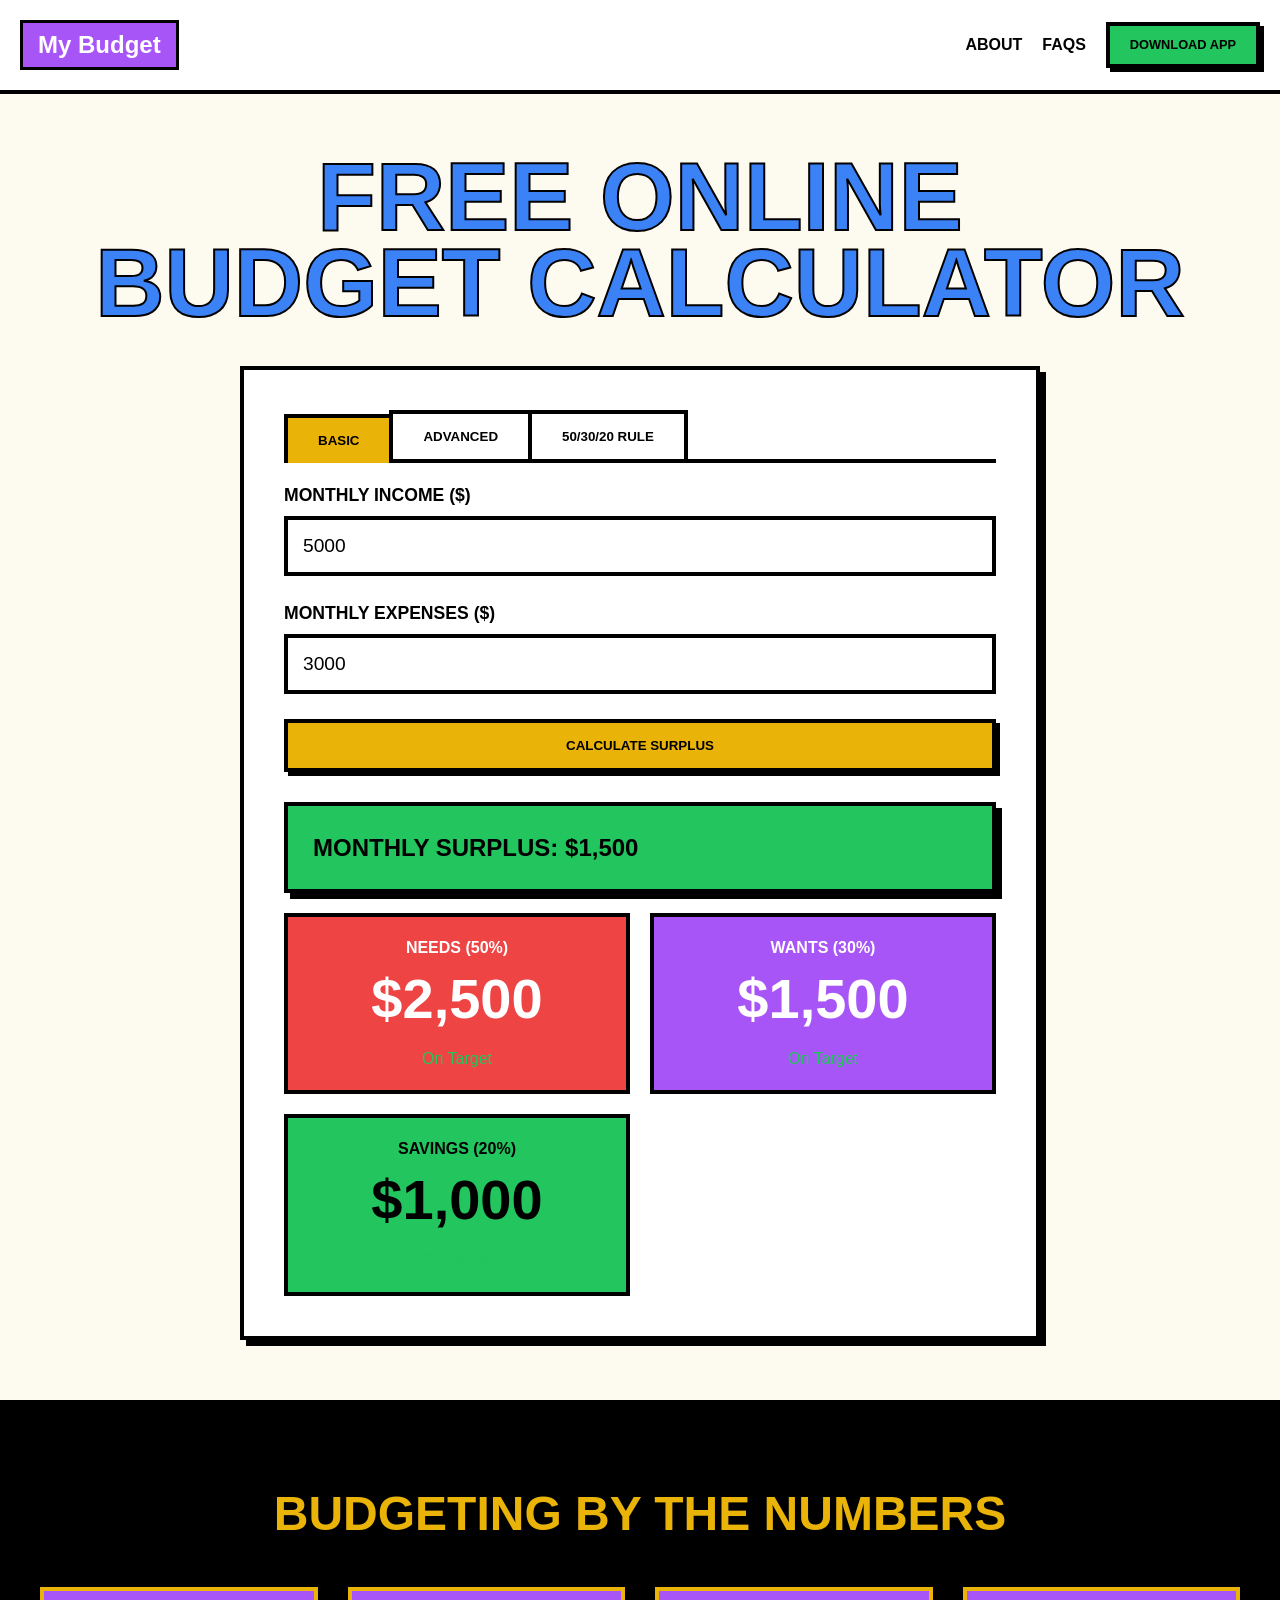
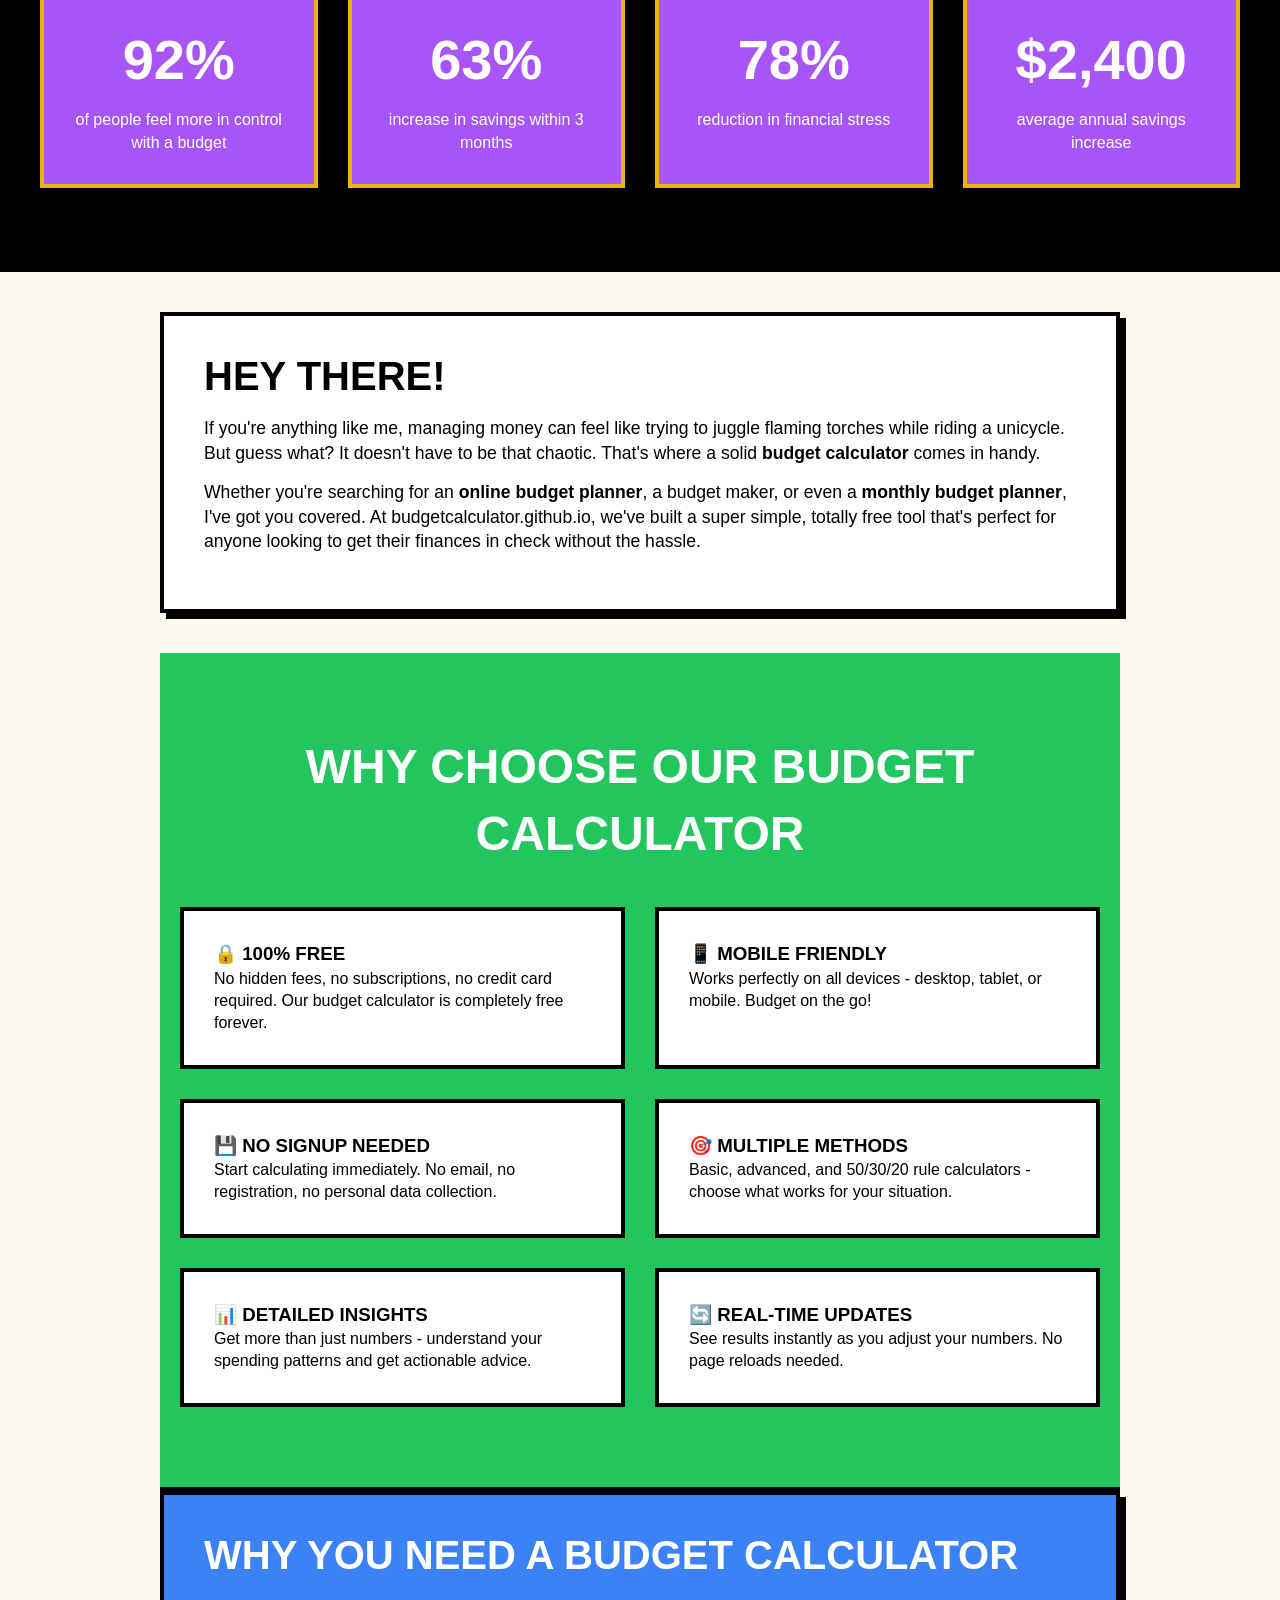
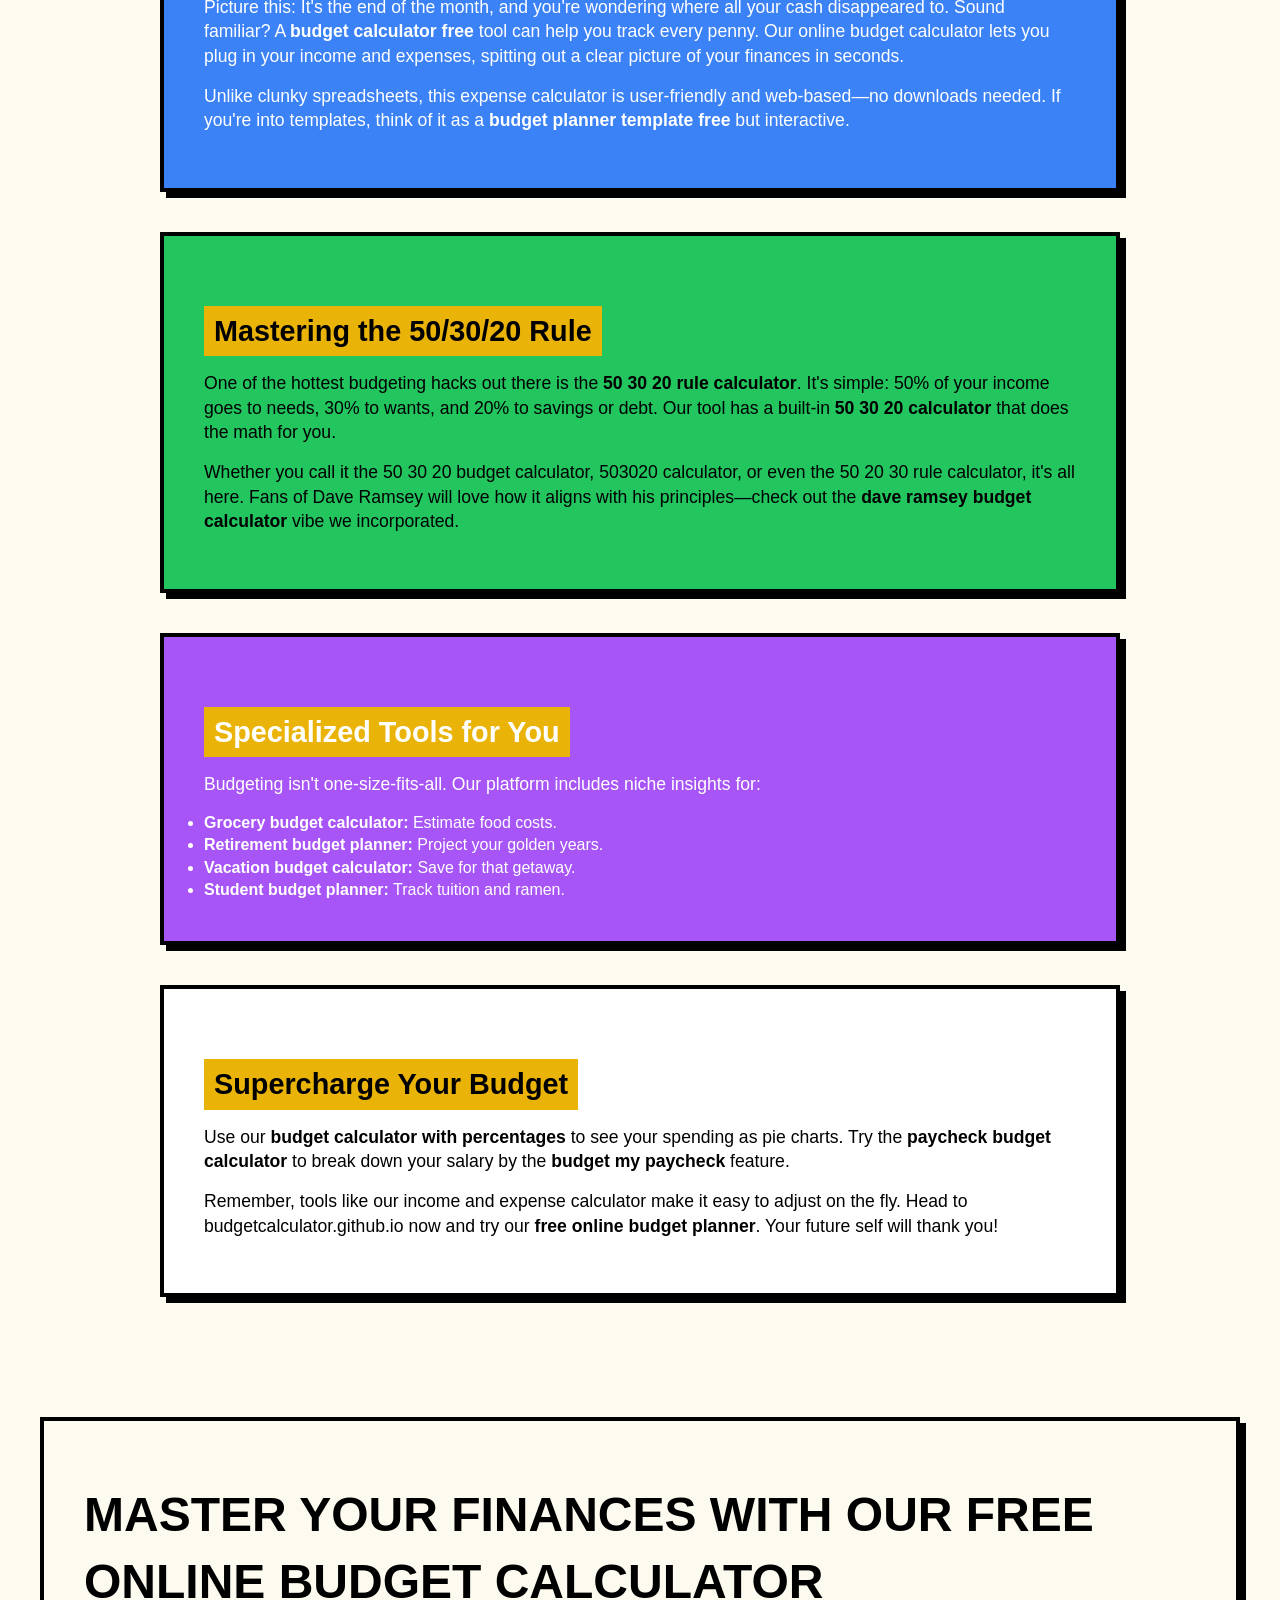
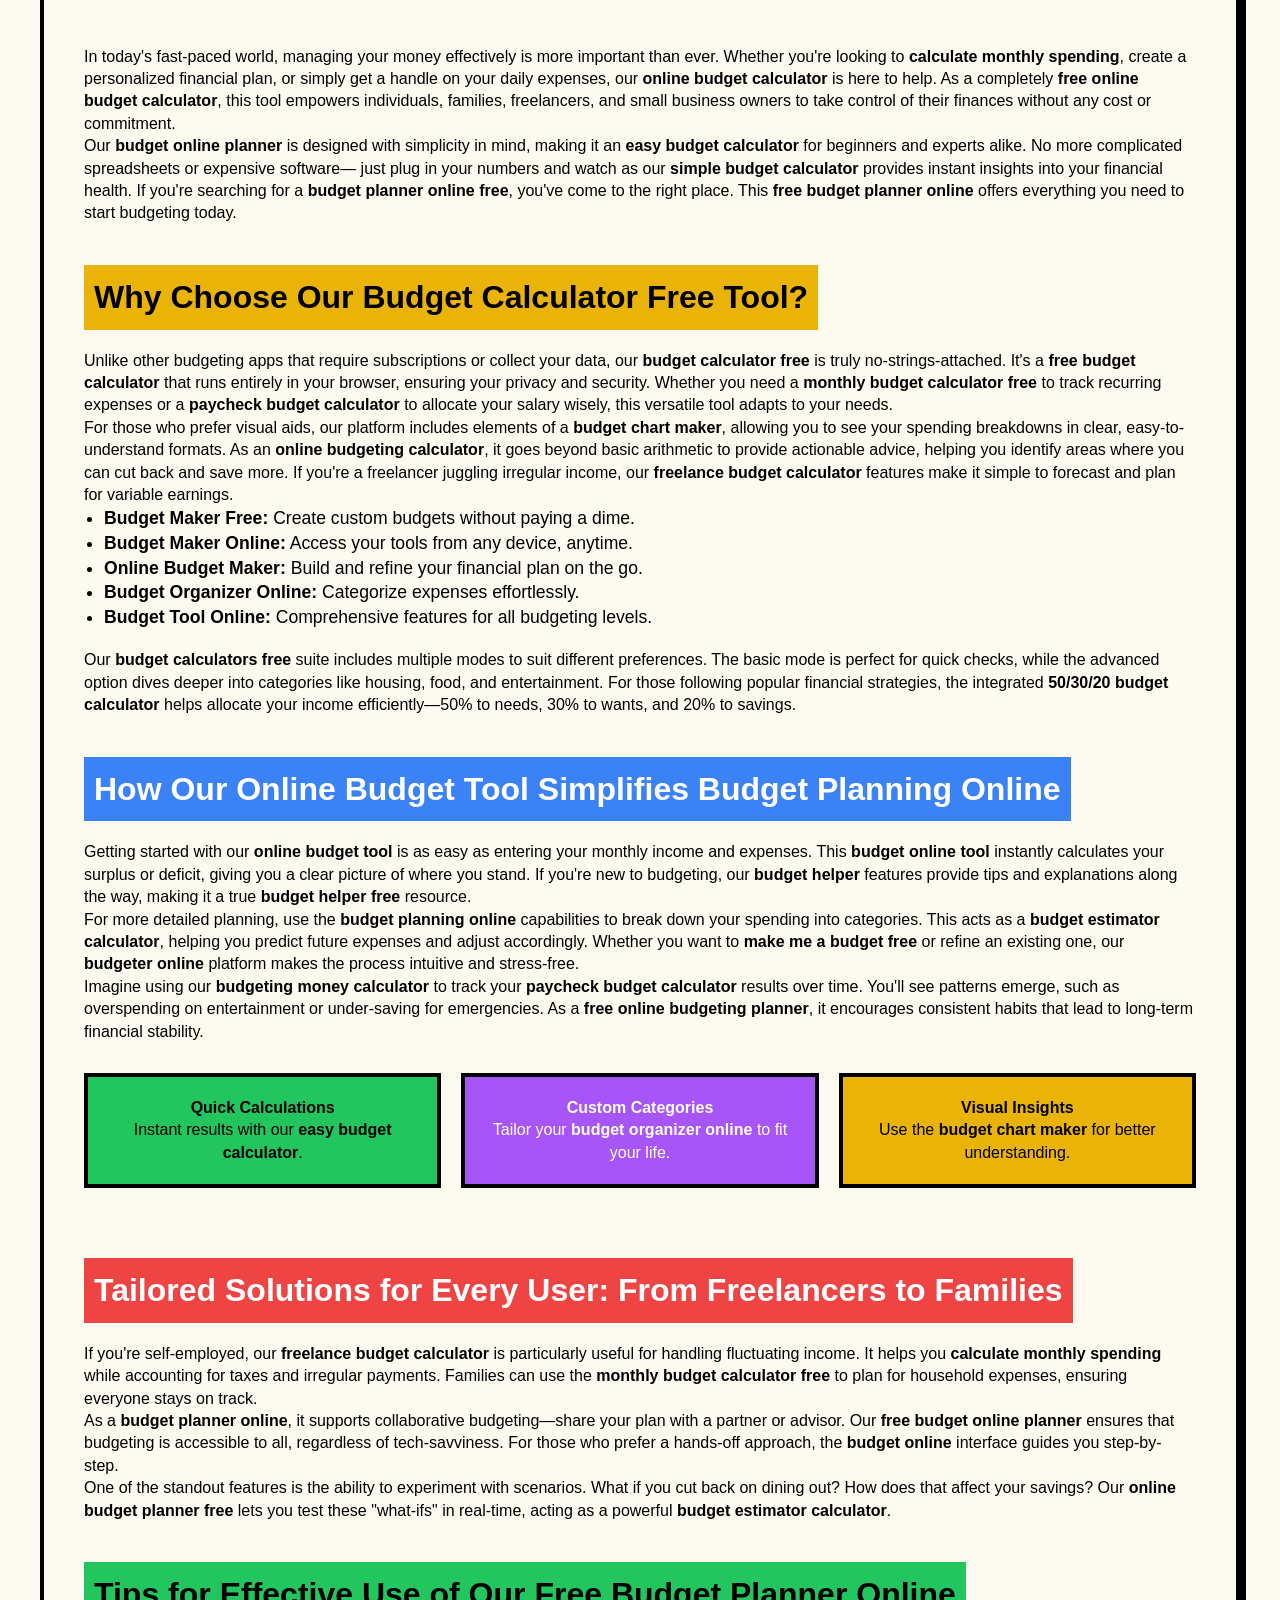
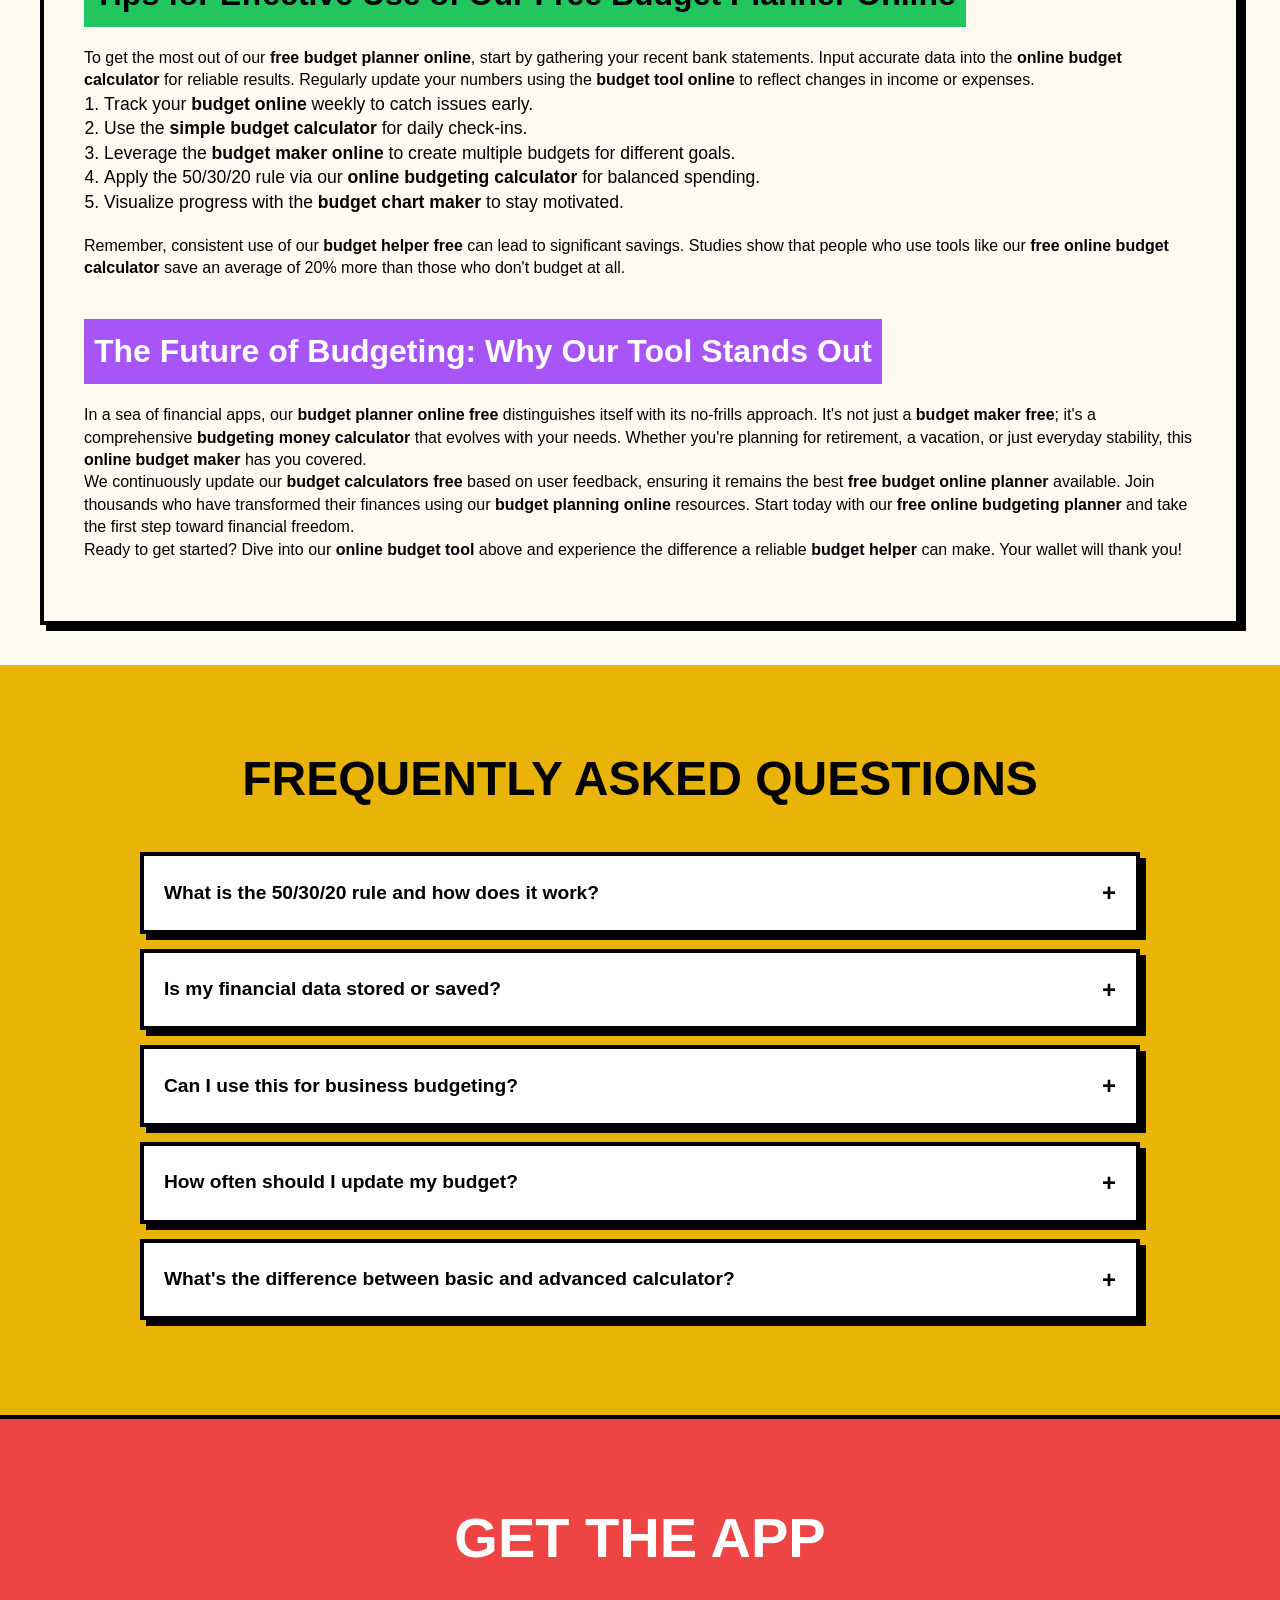
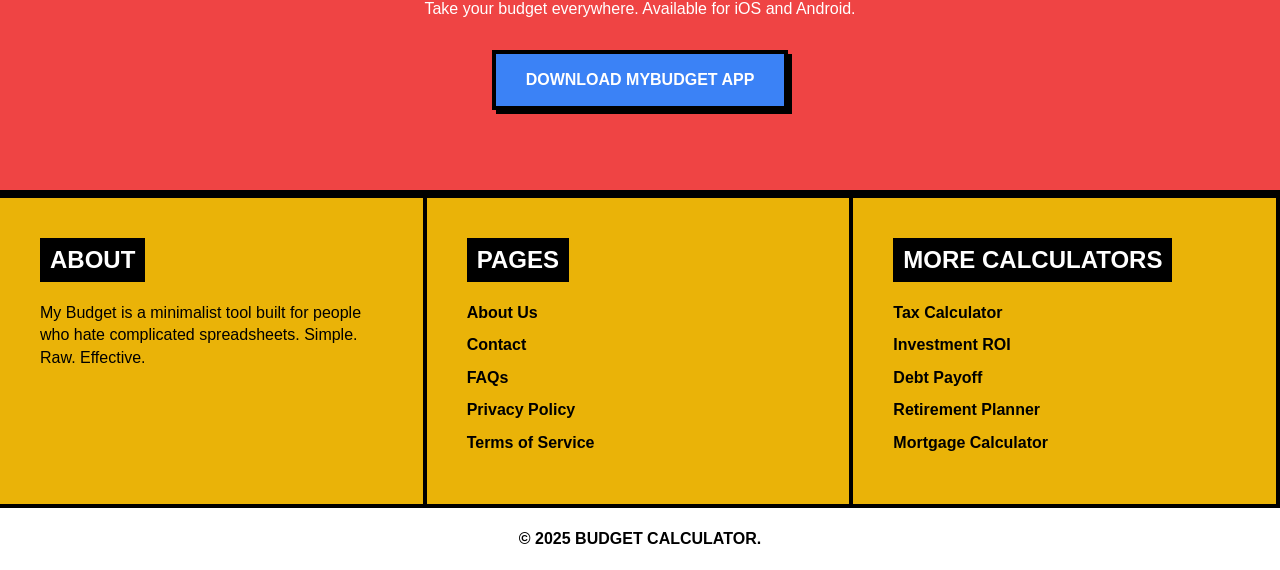
==== commit fd9f7988: "Update index.html" ====
--- a/index.html
+++ b/index.html
@@ -670,63 +670,6 @@
         </div>
     </main>
 
-    <!-- FAQ Section -->
-    <section class="faq-section" id="faq">
-        <div class="faq-container">
-            <h2 style="text-align: center; font-size: 3rem; margin-bottom: 40px;">FREQUENTLY ASKED QUESTIONS</h2>
-            
-            <div class="faq-item brutal-border">
-                <div class="faq-question" onclick="toggleFAQ(1)">
-                    <span>What is the 50/30/20 rule and how does it work?</span>
-                    <span class="faq-icon">+</span>
-                </div>
-                <div class="faq-answer" id="faq-1">
-                    <p>The 50/30/20 rule is a simple budgeting method where you allocate 50% of your after-tax income to needs (housing, food, utilities), 30% to wants (entertainment, dining out), and 20% to savings and debt repayment. Our calculator automatically computes these amounts based on your income.</p>
-                </div>
-            </div>
-            
-            <div class="faq-item brutal-border">
-                <div class="faq-question" onclick="toggleFAQ(2)">
-                    <span>Is my financial data stored or saved?</span>
-                    <span class="faq-icon">+</span>
-                </div>
-                <div class="faq-answer" id="faq-2">
-                    <p>No! All calculations happen in your browser. We don't store any of your financial information on our servers. Your privacy is 100% protected.</p>
-                </div>
-            </div>
-            
-            <div class="faq-item brutal-border">
-                <div class="faq-question" onclick="toggleFAQ(3)">
-                    <span>Can I use this for business budgeting?</span>
-                    <span class="faq-icon">+</span>
-                </div>
-                <div class="faq-answer" id="faq-3">
-                    <p>While designed for personal finance, many small business owners find our calculator useful for basic business budgeting. For complex business needs, consider specialized business accounting software.</p>
-                </div>
-            </div>
-            
-            <div class="faq-item brutal-border">
-                <div class="faq-question" onclick="toggleFAQ(4)">
-                    <span>How often should I update my budget?</span>
-                    <span class="faq-icon">+</span>
-                </div>
-                <div class="faq-answer" id="faq-4">
-                    <p>We recommend reviewing and updating your budget at least monthly. However, if you experience significant income changes or unexpected expenses, adjust immediately.</p>
-                </div>
-            </div>
-            
-            <div class="faq-item brutal-border">
-                <div class="faq-question" onclick="toggleFAQ(5)">
-                    <span>What's the difference between basic and advanced calculator?</span>
-                    <span class="faq-icon">+</span>
-                </div>
-                <div class="faq-answer" id="faq-5">
-                    <p>The basic calculator gives you a quick surplus/deficit number. The advanced calculator breaks down expenses into categories and provides detailed insights about your spending patterns and savings rate.</p>
-                </div>
-            </div>
-        </div>
-    </section>
-
     <section class="article-section brutal-border" style="background: var(--bg-cream); padding: 60px 40px; margin: 40px auto; max-width: 1200px;">
     <article>
         <h2 style="font-size: 3rem; margin-bottom: 30px; text-transform: uppercase; color: var(--black);">Master Your Finances with Our Free Online Budget Calculator</h2>
@@ -805,6 +748,63 @@
         <p>Ready to get started? Dive into our <strong>online budget tool</strong> above and experience the difference a reliable <strong>budget helper</strong> can make. Your wallet will thank you!</p>
     </article>
 </section>
+
+    <!-- FAQ Section -->
+    <section class="faq-section" id="faq">
+        <div class="faq-container">
+            <h2 style="text-align: center; font-size: 3rem; margin-bottom: 40px;">FREQUENTLY ASKED QUESTIONS</h2>
+            
+            <div class="faq-item brutal-border">
+                <div class="faq-question" onclick="toggleFAQ(1)">
+                    <span>What is the 50/30/20 rule and how does it work?</span>
+                    <span class="faq-icon">+</span>
+                </div>
+                <div class="faq-answer" id="faq-1">
+                    <p>The 50/30/20 rule is a simple budgeting method where you allocate 50% of your after-tax income to needs (housing, food, utilities), 30% to wants (entertainment, dining out), and 20% to savings and debt repayment. Our calculator automatically computes these amounts based on your income.</p>
+                </div>
+            </div>
+            
+            <div class="faq-item brutal-border">
+                <div class="faq-question" onclick="toggleFAQ(2)">
+                    <span>Is my financial data stored or saved?</span>
+                    <span class="faq-icon">+</span>
+                </div>
+                <div class="faq-answer" id="faq-2">
+                    <p>No! All calculations happen in your browser. We don't store any of your financial information on our servers. Your privacy is 100% protected.</p>
+                </div>
+            </div>
+            
+            <div class="faq-item brutal-border">
+                <div class="faq-question" onclick="toggleFAQ(3)">
+                    <span>Can I use this for business budgeting?</span>
+                    <span class="faq-icon">+</span>
+                </div>
+                <div class="faq-answer" id="faq-3">
+                    <p>While designed for personal finance, many small business owners find our calculator useful for basic business budgeting. For complex business needs, consider specialized business accounting software.</p>
+                </div>
+            </div>
+            
+            <div class="faq-item brutal-border">
+                <div class="faq-question" onclick="toggleFAQ(4)">
+                    <span>How often should I update my budget?</span>
+                    <span class="faq-icon">+</span>
+                </div>
+                <div class="faq-answer" id="faq-4">
+                    <p>We recommend reviewing and updating your budget at least monthly. However, if you experience significant income changes or unexpected expenses, adjust immediately.</p>
+                </div>
+            </div>
+            
+            <div class="faq-item brutal-border">
+                <div class="faq-question" onclick="toggleFAQ(5)">
+                    <span>What's the difference between basic and advanced calculator?</span>
+                    <span class="faq-icon">+</span>
+                </div>
+                <div class="faq-answer" id="faq-5">
+                    <p>The basic calculator gives you a quick surplus/deficit number. The advanced calculator breaks down expenses into categories and provides detailed insights about your spending patterns and savings rate.</p>
+                </div>
+            </div>
+        </div>
+    </section>   
 
     <section id="app" class="app-promo">
         <h2 style="font-size: 3.5rem; margin-bottom: 20px;">GET THE APP</h2>
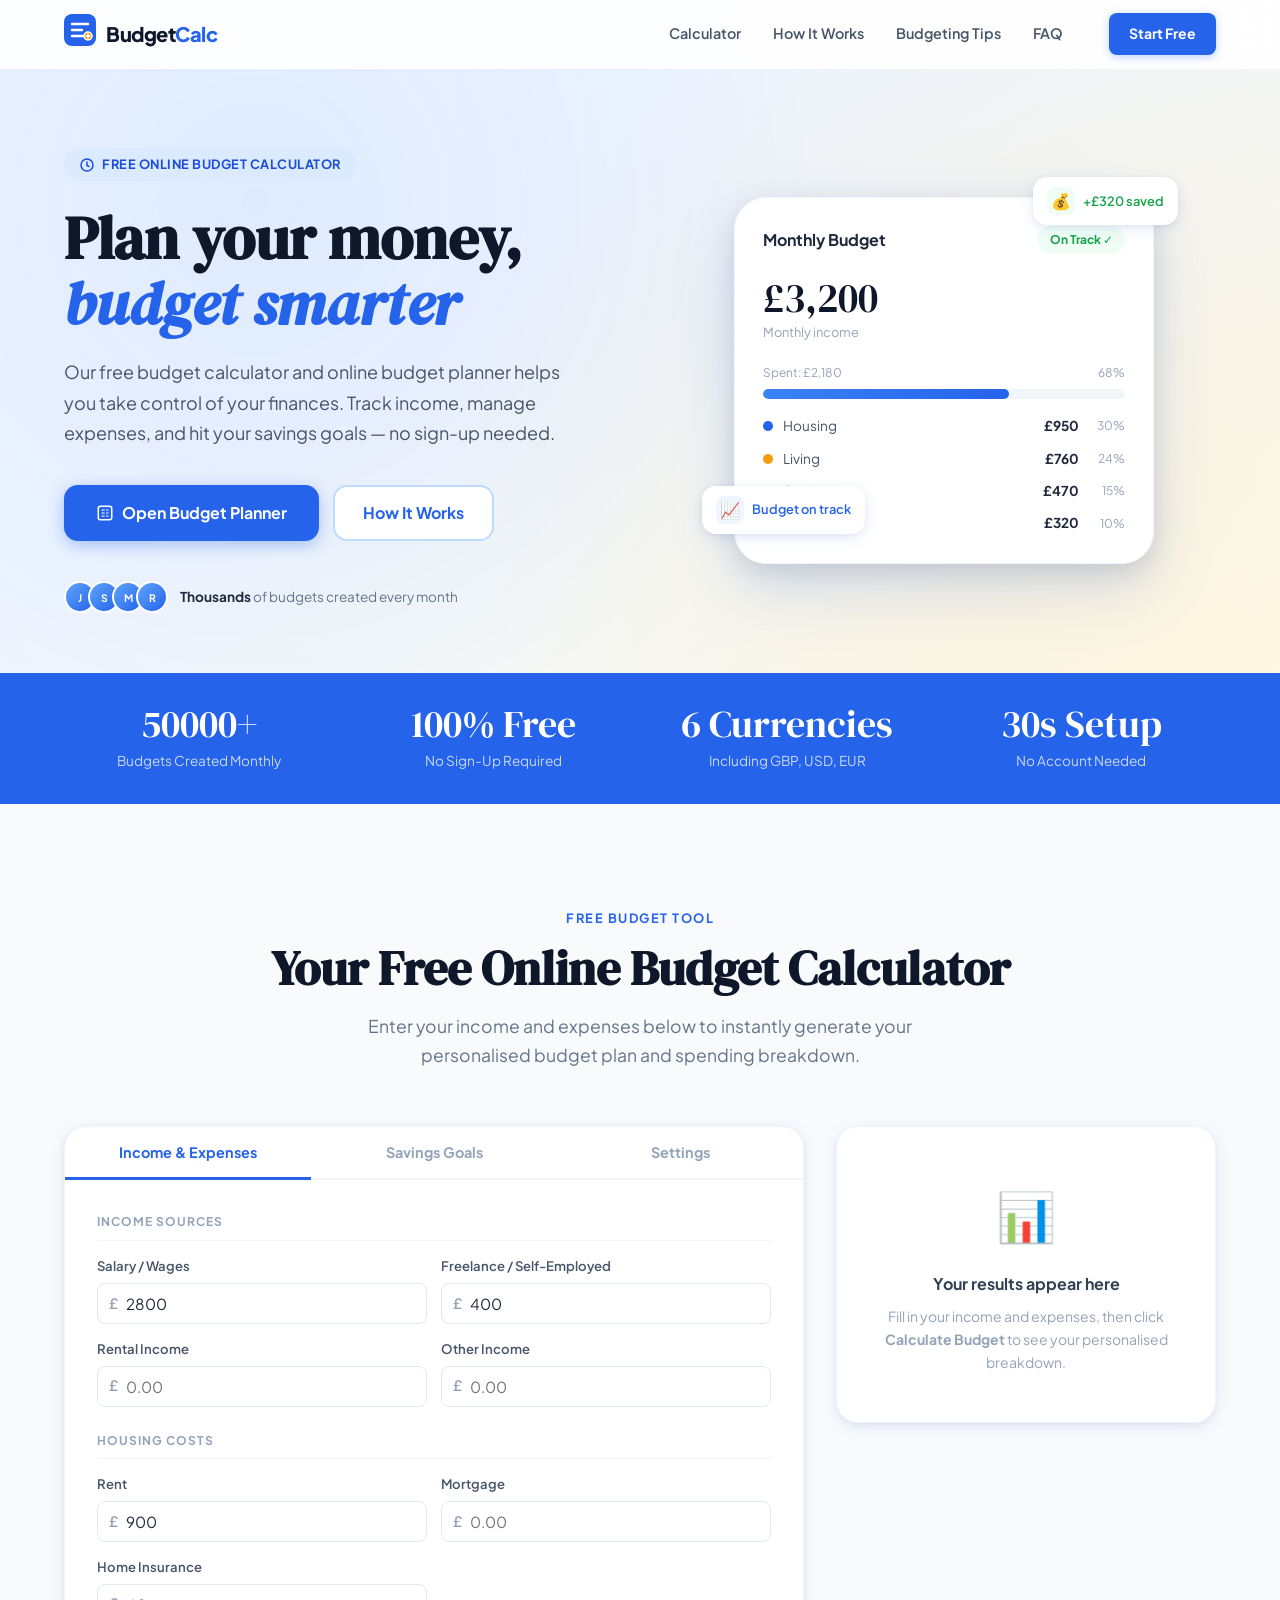
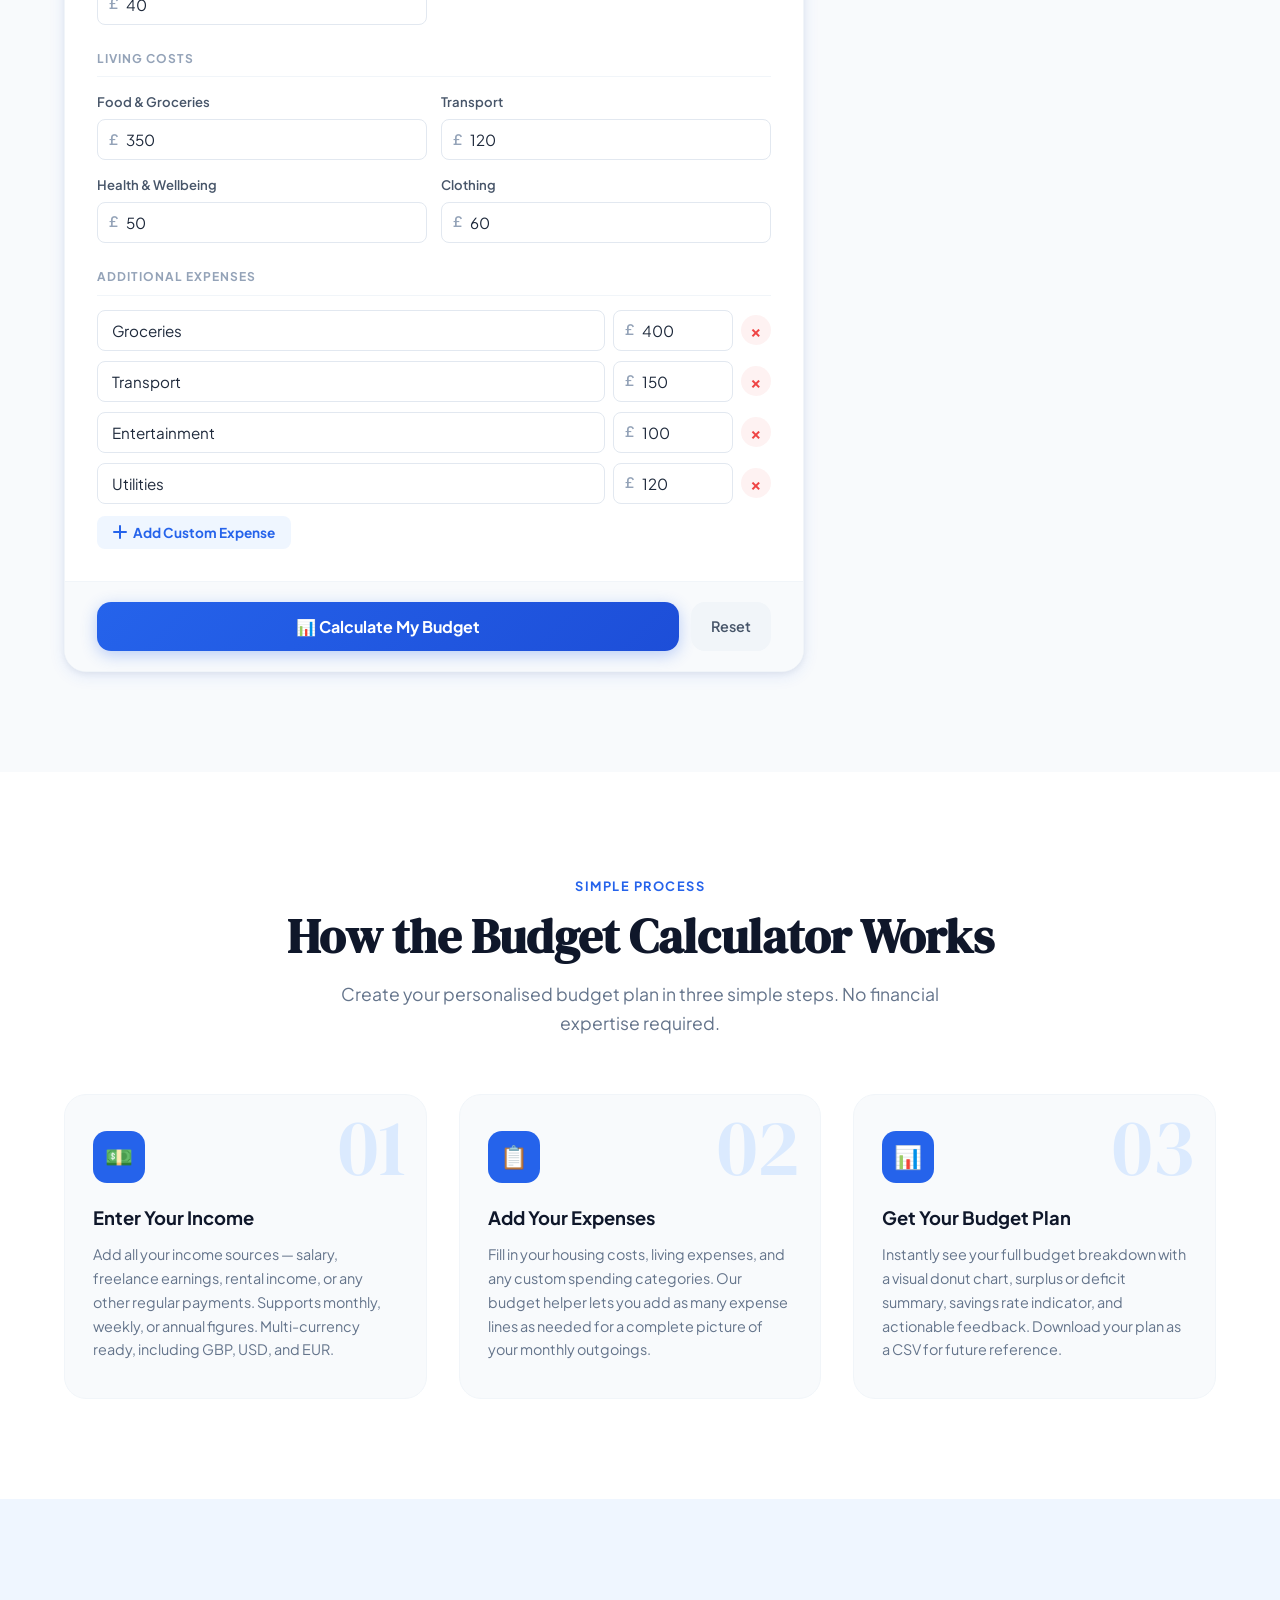
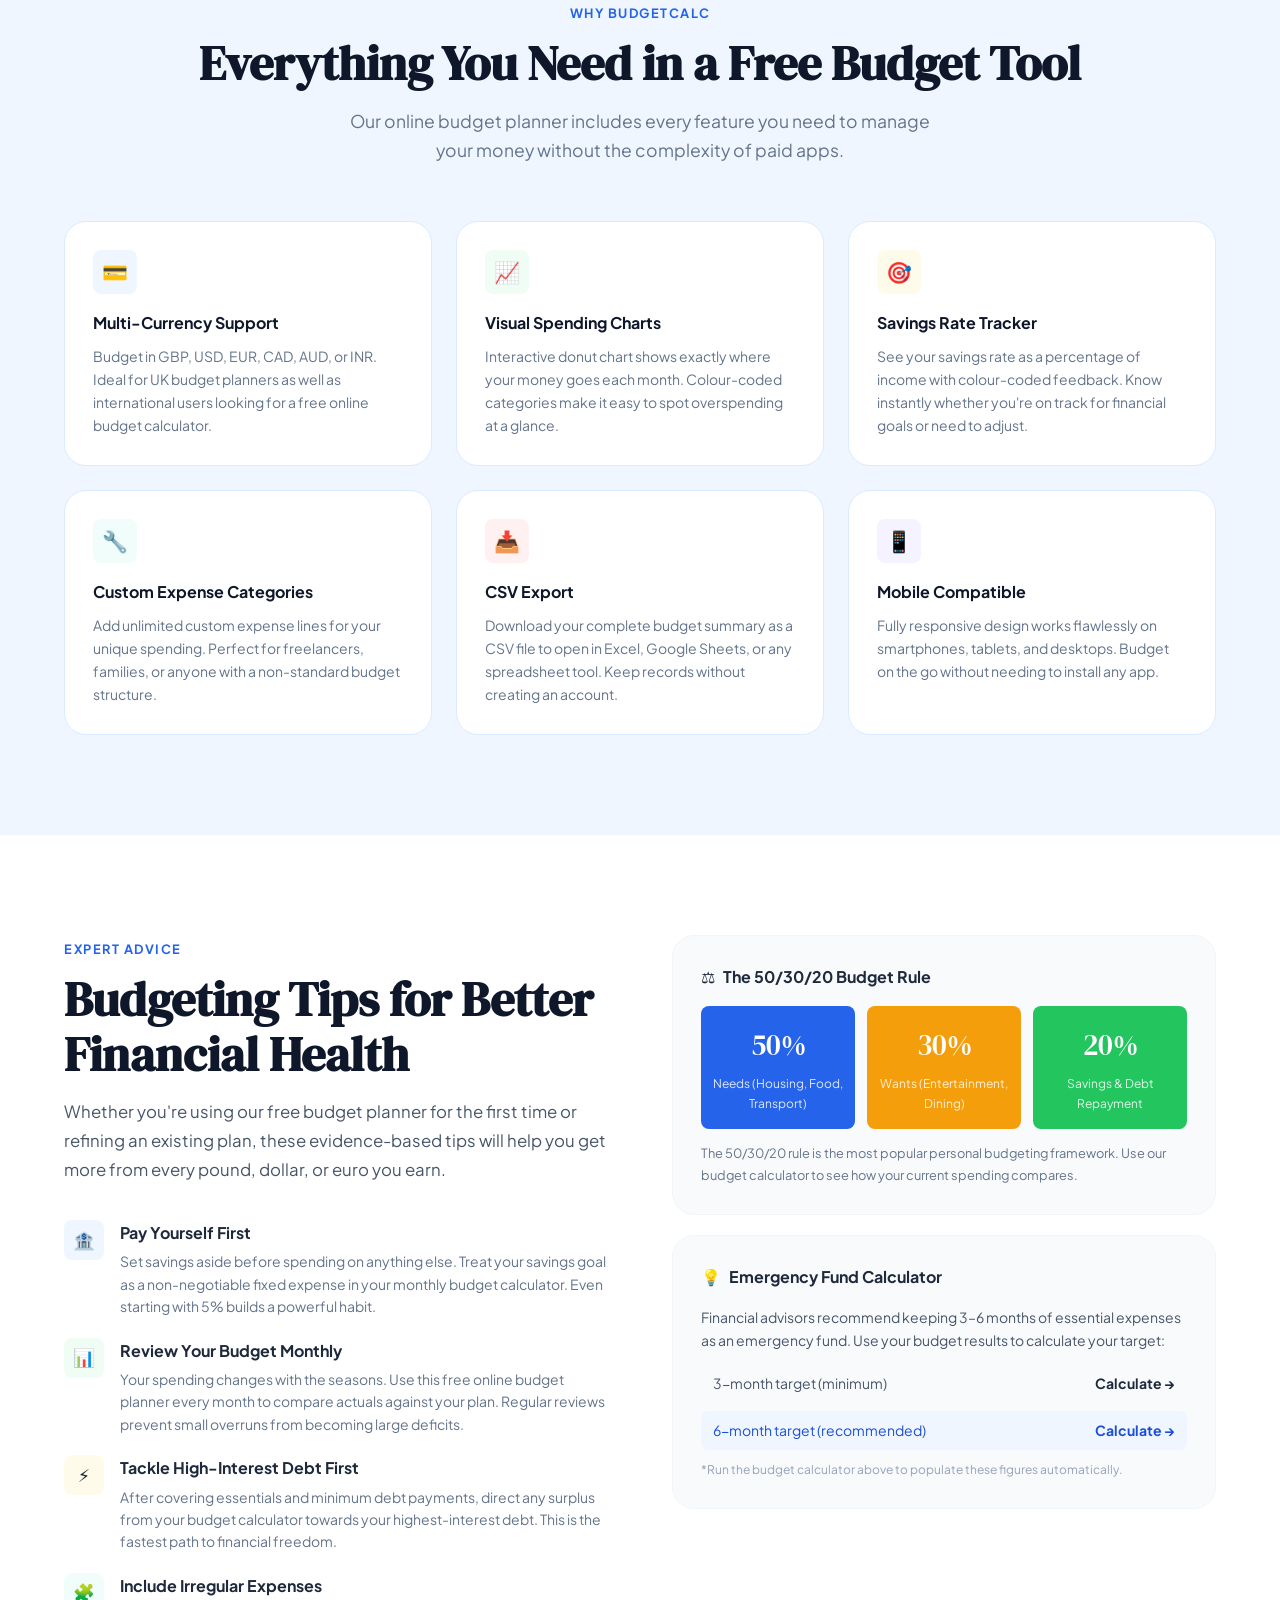
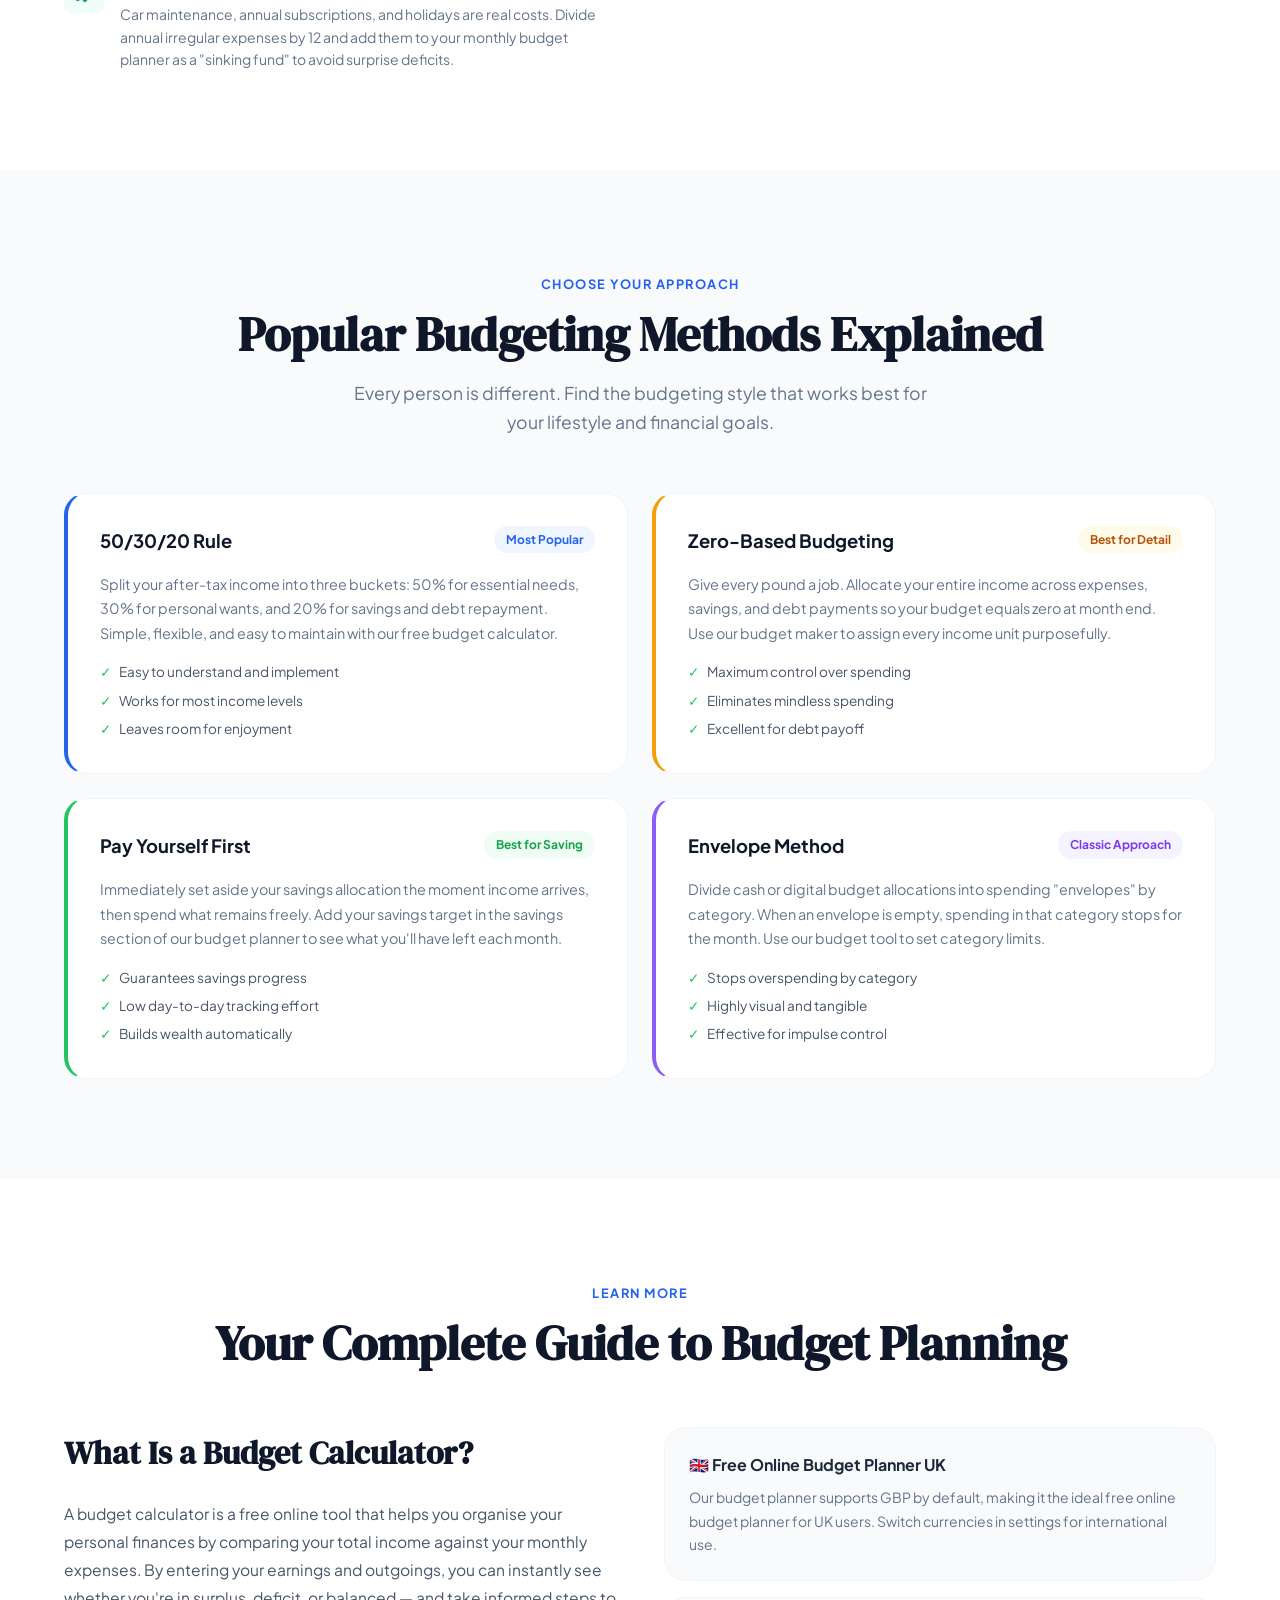
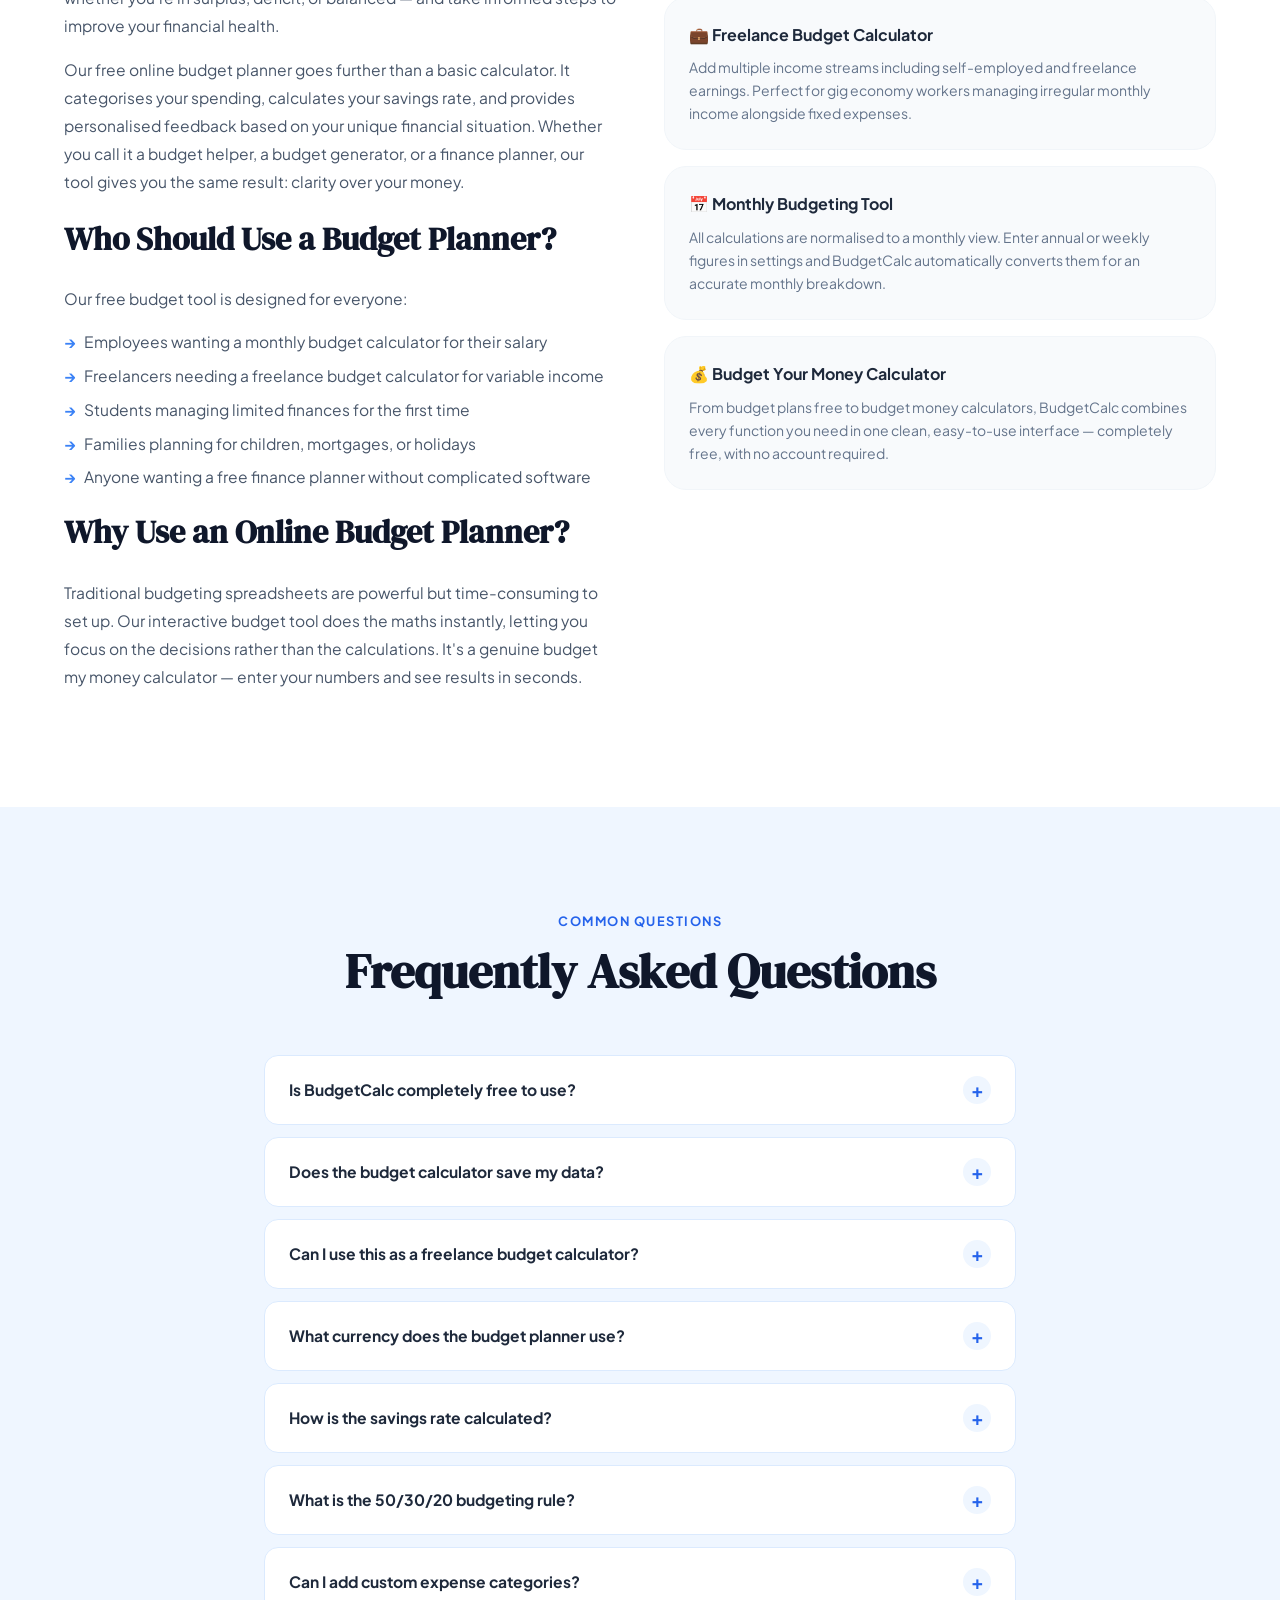
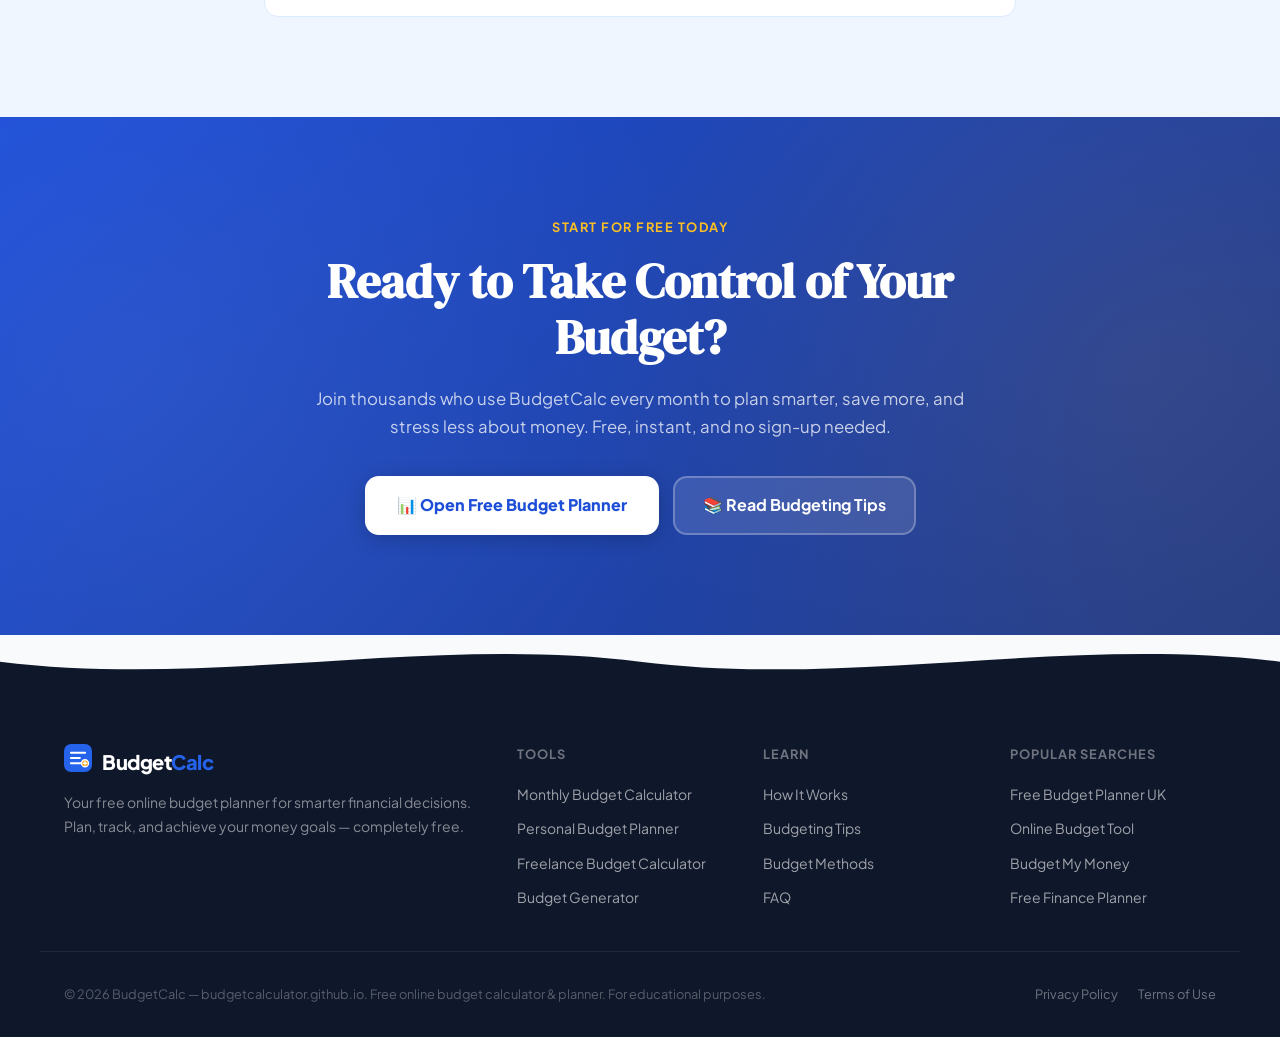
==== commit 9bd5d152: "Add files via upload" ====
--- a/index.html
+++ b/index.html
@@ -1,1066 +1,830 @@
 <!DOCTYPE html>
 <html lang="en">
 <head>
-    <!-- Google tag (gtag.js) -->
-    <script async src="https://www.googletagmanager.com/gtag/js?id=G-6V9KL7N271"></script>
-    <script>
-      window.dataLayer = window.dataLayer || [];
-      function gtag(){dataLayer.push(arguments);}
-      gtag('js', new Date());
-      gtag('config', 'G-6V9KL7N271');
-    </script>
-    <meta charset="UTF-8">
-    <meta name="viewport" content="width=device-width, initial-scale=1.0">
-    
-    <title>Free Online Budget Calculator | Budget Planner & Expense Tracker</title>
-    <meta name="description" content="Use our free online budget calculator to track income, expenses, and master the 50/30/20 rule. The ultimate monthly budget planner for financial freedom.">
-    <meta name="keywords" content="budget calculator, free online budget planner, monthly budget planner, 50 30 20 budget calculator, expense calculator, finance tool">
-    <link rel="canonical" href="https://budgetcalculator.github.io">
-
-    <link rel="icon" type="image/png" href="https://via.placeholder.com/32/000000/FFFFFF?text=B">
-
-    <style>
-        :root {
-            --bg-cream: #fdfaf0;
-            --black: #000000;
-            --blue: #3b82f6;
-            --green: #22c55e;
-            --red: #ef4444;
-            --yellow: #eab308;
-            --purple: #a855f7;
-            --brutal-shadow: 6px 6px 0px #000;
-        }
-
-        * {
-            margin: 0;
-            padding: 0;
-            box-sizing: border-box;
-            font-family: 'Helvetica Black', 'Arial Black', sans-serif;
-        }
-
-        body {
-            background-color: var(--bg-cream);
-            color: var(--black);
-            line-height: 1.4;
-            overflow-x: hidden;
-        }
-
-        .brutal-border {
-            border: 4px solid var(--black);
-            box-shadow: var(--brutal-shadow);
-        }
-
-        .btn {
-            display: inline-block;
-            padding: 15px 30px;
-            text-transform: uppercase;
-            font-weight: 900;
-            text-decoration: none;
-            color: var(--black);
-            background: var(--yellow);
-            border: 4px solid var(--black);
-            box-shadow: 4px 4px 0px var(--black);
-            cursor: pointer;
-            transition: all 0.1s ease;
-        }
-
-        .btn:hover {
-            transform: translate(-2px, -2px);
-            box-shadow: 7px 7px 0px var(--black);
-        }
-
-        /* Navigation */
-        nav {
-            padding: 20px;
-            display: flex;
-            justify-content: space-between;
-            align-items: center;
-            border-bottom: 4px solid var(--black);
-            background: white;
-            position: sticky;
-            top: 0;
-            z-index: 1000;
-        }
-
-        .nav-links {
-            display: flex;
-            align-items: center;
-            gap: 20px;
-        }
-
-        .nav-links a {
-            text-decoration: none;
-            color: var(--black);
-            font-weight: 900;
-            text-transform: uppercase;
-        }
-
-        .logo {
-            font-size: 1.5rem;
-            font-weight: 900;
-            background: var(--purple);
-            padding: 5px 15px;
-            color: white;
-            border: 3px solid var(--black);
-            text-decoration: none;
-        }
-
-        /* Hero */
-        header {
-            padding: 60px 20px;
-            display: flex;
-            flex-direction: column;
-            align-items: center;
-            text-align: center;
-        }
-
-        .hero-title {
-            font-size: clamp(2.5rem, 8vw, 6rem);
-            margin-bottom: 40px;
-            -webkit-text-stroke: 2px var(--black);
-            color: var(--blue);
-            line-height: 0.9;
-        }
-
-        .calculator-box {
-            background: white;
-            width: 100%;
-            max-width: 800px;
-            padding: 40px;
-            text-align: left;
-        }
-
-        .calculator-tabs {
-            display: flex;
-            margin-bottom: 20px;
-            border-bottom: 4px solid var(--black);
-        }
-
-        .tab-btn {
-            padding: 15px 30px;
-            background: white;
-            border: 4px solid var(--black);
-            border-bottom: none;
-            cursor: pointer;
-            font-weight: 900;
-            margin-right: -4px;
-            transition: all 0.2s;
-        }
-
-        .tab-btn.active {
-            background: var(--yellow);
-            position: relative;
-            top: 4px;
-        }
-
-        .calculator-tab {
-            display: none;
-        }
-
-        .calculator-tab.active {
-            display: block;
-        }
-
-        .input-group {
-            margin-bottom: 25px;
-        }
-
-        .input-group label {
-            display: block;
-            font-weight: 900;
-            margin-bottom: 8px;
-            font-size: 1.1rem;
-        }
-
-        input {
-            width: 100%;
-            padding: 15px;
-            border: 4px solid var(--black);
-            font-size: 1.2rem;
-        }
-
-        input:focus {
-            outline: none;
-            box-shadow: 0 0 0 3px var(--yellow);
-        }
-
-        .advanced-options {
-            background: var(--bg-cream);
-            padding: 20px;
-            border: 4px solid var(--black);
-            margin-top: 10px;
-            display: none;
-        }
-
-        .advanced-options.active {
-            display: block;
-        }
-
-        .toggle-btn {
-            background: none;
-            border: none;
-            color: var(--blue);
-            font-weight: 900;
-            cursor: pointer;
-            text-decoration: underline;
-            margin-top: 10px;
-            font-size: 1rem;
-        }
-
-        .result-section {
-            margin-top: 30px;
-            display: none;
-        }
-
-        .result-section.active {
-            display: block;
-        }
-
-        .result-display {
-            padding: 25px;
-            margin-bottom: 20px;
-            font-size: 1.5rem;
-            font-weight: 900;
-        }
-
-        .result-grid {
-            display: grid;
-            grid-template-columns: repeat(auto-fit, minmax(250px, 1fr));
-            gap: 20px;
-            margin-top: 20px;
-        }
-
-        .result-card {
-            padding: 20px;
-            border: 4px solid var(--black);
-            text-align: center;
-        }
-
-        /* Article Sections */
-        .article-container {
-            max-width: 1000px;
-            margin: 0 auto;
-            padding: 40px 20px;
-        }
-
-        .article-block {
-            padding: 40px;
-            margin-bottom: 40px;
-            background: white;
-        }
-
-        .article-block h2 {
-            font-size: 2.5rem;
-            margin-bottom: 20px;
-            text-transform: uppercase;
-            line-height: 1;
-        }
-
-        .article-block h3 {
-            font-size: 1.8rem;
-            margin: 30px 0 15px 0;
-            background: var(--yellow);
-            display: inline-block;
-            padding: 5px 10px;
-        }
-
-        .article-block p {
-            margin-bottom: 15px;
-            font-size: 1.1rem;
-        }
-
-        /* Stats Section */
-        .stats-section {
-            background: var(--black);
-            color: white;
-            padding: 80px 20px;
-            text-align: center;
-        }
-
-        .stats-grid {
-            display: grid;
-            grid-template-columns: repeat(auto-fit, minmax(200px, 1fr));
-            gap: 30px;
-            max-width: 1200px;
-            margin: 0 auto;
-        }
-
-        .stat-card {
-            padding: 30px;
-            background: var(--purple);
-            border: 4px solid var(--yellow);
-        }
-
-        .stat-number {
-            font-size: 3.5rem;
-            font-weight: 900;
-            margin-bottom: 10px;
-        }
-
-        /* Features Section */
-        .features-section {
-            padding: 80px 20px;
-            background: var(--green);
-        }
-
-        .features-grid {
-            display: grid;
-            grid-template-columns: repeat(auto-fit, minmax(300px, 1fr));
-            gap: 30px;
-            max-width: 1200px;
-            margin: 0 auto;
-        }
-
-        .feature-card {
-            padding: 30px;
-            background: white;
-            border: 4px solid var(--black);
-        }
-
-        /* FAQ Section */
-        .faq-section {
-            padding: 80px 20px;
-            background: var(--yellow);
-        }
-
-        .faq-container {
-            max-width: 1000px;
-            margin: 0 auto;
-        }
-
-        .faq-item {
-            margin-bottom: 15px;
-            border: 4px solid var(--black);
-            background: white;
-        }
-
-        .faq-question {
-            padding: 20px;
-            font-weight: 900;
-            cursor: pointer;
-            display: flex;
-            justify-content: space-between;
-            align-items: center;
-            font-size: 1.2rem;
-        }
-
-        .faq-answer {
-            padding: 0 20px;
-            max-height: 0;
-            overflow: hidden;
-            transition: max-height 0.3s ease;
-            border-top: none;
-        }
-
-        .faq-answer.active {
-            padding: 20px;
-            max-height: 500px;
-            border-top: 4px solid var(--black);
-        }
-
-        .faq-icon {
-            font-size: 1.5rem;
-            transition: transform 0.3s ease;
-        }
-
-        .faq-icon.active {
-            transform: rotate(45deg);
-        }
-
-        /* Generic Section */
-        section {
-            padding: 80px 20px;
-            border-bottom: 4px solid var(--black);
-        }
-
-        .app-promo { background: var(--red); color: white; text-align: center; }
-
-        /* Footer */
-        footer {
-            background: var(--yellow);
-            border-top: 4px solid var(--black);
-        }
-
-        .footer-grid {
-            display: grid;
-            grid-template-columns: repeat(auto-fit, minmax(250px, 1fr));
-            border-bottom: 4px solid var(--black);
-        }
-
-        .footer-widget {
-            padding: 40px;
-            border-right: 4px solid var(--black);
-        }
-
-        .footer-widget h4 {
-            font-size: 1.5rem;
-            margin-bottom: 20px;
-            background: var(--black);
-            color: white;
-            display: inline-block;
-            padding: 5px 10px;
-        }
-
-        .footer-widget ul { list-style: none; }
-        .footer-widget ul li { margin-bottom: 10px; }
-        .footer-widget a { color: var(--black); text-decoration: none; font-weight: bold; }
-
-        .footer-bottom {
-            padding: 20px;
-            text-align: center;
-            font-weight: 900;
-            background: white;
-        }
-
-        @media (max-width: 768px) {
-            .footer-widget { border-right: none; border-bottom: 4px solid var(--black); }
-            .calculator-tabs { flex-direction: column; }
-            .tab-btn { margin-right: 0; margin-bottom: -4px; }
-        }
-    </style>
+  <meta charset="UTF-8">
+  <meta name="viewport" content="width=device-width, initial-scale=1.0">
+  <title>Free Budget Calculator — Online Budget Planner & Money Tool | BudgetCalc</title>
+  <meta name="description" content="Use our free online budget calculator and budget planner to take control of your money. Create a personal budget, track income and expenses, and plan your financial future — completely free.">
+  <meta name="keywords" content="budget calculator, free online budget planner uk, budget planner, budget helper free, online budget calculator, free budget maker, monthly budget calculator, personal budget calculator, freelance budget calculator, budget your money calculator">
+  <meta name="robots" content="index, follow">
+  <meta name="author" content="BudgetCalc">
+  <link rel="canonical" href="https://budgetcalculator.github.io/">
+
+  <!-- Open Graph -->
+  <meta property="og:type" content="website">
+  <meta property="og:title" content="Free Budget Calculator & Online Budget Planner | BudgetCalc">
+  <meta property="og:description" content="Free online budget calculator and planner. Track income, manage expenses, and plan your savings — no sign-up needed.">
+  <meta property="og:url" content="https://budgetcalculator.github.io/">
+  <meta property="og:site_name" content="BudgetCalc">
+
+  <!-- Twitter Card -->
+  <meta name="twitter:card" content="summary_large_image">
+  <meta name="twitter:title" content="Free Budget Calculator & Online Budget Planner | BudgetCalc">
+  <meta name="twitter:description" content="Free online budget calculator. Plan your monthly budget, track expenses, and hit your savings goals.">
+
+  <!-- Schema.org Structured Data -->
+  <script type="application/ld+json">
+  {
+    "@context": "https://schema.org",
+    "@graph": [
+      {
+        "@type": "WebSite",
+        "@id": "https://budgetcalculator.github.io/#website",
+        "url": "https://budgetcalculator.github.io/",
+        "name": "BudgetCalc — Free Budget Calculator",
+        "description": "Free online budget calculator and personal finance planner",
+        "inLanguage": "en-GB"
+      },
+      {
+        "@type": "WebApplication",
+        "@id": "https://budgetcalculator.github.io/#app",
+        "name": "BudgetCalc — Free Online Budget Calculator",
+        "url": "https://budgetcalculator.github.io/",
+        "applicationCategory": "FinanceApplication",
+        "operatingSystem": "Any",
+        "offers": {
+          "@type": "Offer",
+          "price": "0",
+          "priceCurrency": "GBP"
+        },
+        "description": "A free interactive budget calculator and online budget planner that helps you manage your personal finances, track expenses, and plan your savings goals.",
+        "featureList": [
+          "Monthly budget calculator",
+          "Personal budget planner",
+          "Freelance budget calculator",
+          "Expense tracker",
+          "Savings goal planner",
+          "CSV export",
+          "Multi-currency support"
+        ]
+      },
+      {
+        "@type": "FAQPage",
+        "mainEntity": [
+          {
+            "@type": "Question",
+            "name": "Is this budget calculator free to use?",
+            "acceptedAnswer": {
+              "@type": "Answer",
+              "text": "Yes, BudgetCalc is completely free to use. There is no sign-up, no subscription, and no hidden fees. Simply enter your income and expenses to get an instant budget breakdown."
+            }
+          },
+          {
+            "@type": "Question",
+            "name": "How does the online budget calculator work?",
+            "acceptedAnswer": {
+              "@type": "Answer",
+              "text": "Enter your monthly income sources, then add your expenses across housing, living costs, savings, and any custom categories. The calculator instantly produces a visual breakdown showing your spending, surplus or deficit, and savings rate."
+            }
+          },
+          {
+            "@type": "Question",
+            "name": "Can I use this as a freelance budget calculator?",
+            "acceptedAnswer": {
+              "@type": "Answer",
+              "text": "Absolutely. You can add multiple income streams including freelance income, salary, rental income, and other sources. This makes it ideal for self-employed individuals and freelancers with variable income."
+            }
+          }
+        ]
+      },
+      {
+        "@type": "BreadcrumbList",
+        "itemListElement": [
+          {
+            "@type": "ListItem",
+            "position": 1,
+            "name": "Home",
+            "item": "https://budgetcalculator.github.io/"
+          }
+        ]
+      }
+    ]
+  }
+  </script>
+
+  <!-- Fonts -->
+  <link rel="preconnect" href="https://fonts.googleapis.com">
+  <link rel="preconnect" href="https://fonts.gstatic.com" crossorigin>
+  <link href="https://fonts.googleapis.com/css2?family=DM+Serif+Display:ital@0;1&family=Plus+Jakarta+Sans:wght@400;500;600;700;800&display=swap" rel="stylesheet">
+
+  <link rel="stylesheet" href="css/styles.css">
+
+  <!-- Favicon inline -->
+  <link rel="icon" href="data:image/svg+xml,<svg xmlns='http://www.w3.org/2000/svg' viewBox='0 0 32 32'><rect width='32' height='32' rx='8' fill='%232563EB'/><path d='M8 10h16M8 16h10M8 22h13' stroke='white' stroke-width='2.5' stroke-linecap='round'/></svg>">
 </head>
 <body>
 
-    <nav>
-        <a href="/" class="logo">My Budget</a>
-        <div class="nav-links">
-            <a href="/about">About</a>
-            <a href="#faq">FAQs</a>
-            <a href="#app" class="btn" style="background: var(--green); font-size: 0.8rem; padding: 10px 20px;">Download App</a>
-        </div>
-    </nav>
-
-    <header>
-        <h1 class="hero-title">FREE ONLINE<br>BUDGET CALCULATOR</h1>
-        <div class="calculator-box brutal-border">
-            <div class="calculator-tabs">
-                <button class="tab-btn active" onclick="switchTab('basic')">BASIC</button>
-                <button class="tab-btn" onclick="switchTab('advanced')">ADVANCED</button>
-                <button class="tab-btn" onclick="switchTab('503020')">50/30/20 RULE</button>
-            </div>
-
-            <!-- Basic Calculator Tab -->
-            <div id="basic-tab" class="calculator-tab active">
-                <div class="input-group">
-                    <label>MONTHLY INCOME ($)</label>
-                    <input type="number" id="basic-income" placeholder="5000" value="5000">
-                </div>
-                
-                <div class="input-group">
-                    <label>MONTHLY EXPENSES ($)</label>
-                    <input type="number" id="basic-expenses" placeholder="3000" value="3000">
-                </div>
-                
-                <button class="btn" style="width: 100%;" onclick="calculateBasic()">Calculate Surplus</button>
-            </div>
-
-            <!-- Advanced Calculator Tab -->
-            <div id="advanced-tab" class="calculator-tab">
-                <div class="input-group">
-                    <label>MONTHLY INCOME ($)</label>
-                    <input type="number" id="adv-income" placeholder="5000" value="5000">
-                </div>
-                
-                <div class="input-group">
-                    <label>HOUSING EXPENSES ($)</label>
-                    <input type="number" id="housing" placeholder="1500" value="1500">
-                </div>
-                
-                <div class="input-group">
-                    <label>FOOD & GROCERIES ($)</label>
-                    <input type="number" id="food" placeholder="600" value="600">
-                </div>
-                
-                <div class="input-group">
-                    <label>TRANSPORTATION ($)</label>
-                    <input type="number" id="transport" placeholder="300" value="300">
-                </div>
-                
-                <div class="input-group">
-                    <label>ENTERTAINMENT ($)</label>
-                    <input type="number" id="entertainment" placeholder="200" value="200">
-                </div>
-                
-                <button class="toggle-btn" onclick="toggleAdvancedOptions()">+ More Categories</button>
-                
-                <div class="advanced-options" id="advanced-options">
-                    <div class="input-group">
-                        <label>HEALTHCARE ($)</label>
-                        <input type="number" id="healthcare" placeholder="200" value="200">
-                    </div>
-                    
-                    <div class="input-group">
-                        <label>DEBT PAYMENTS ($)</label>
-                        <input type="number" id="debt" placeholder="400" value="400">
-                    </div>
-                    
-                    <div class="input-group">
-                        <label>SAVINGS GOAL ($)</label>
-                        <input type="number" id="savings-goal" placeholder="500" value="500">
-                    </div>
-                    
-                    <div class="input-group">
-                        <label>OTHER EXPENSES ($)</label>
-                        <input type="number" id="other" placeholder="300" value="300">
-                    </div>
-                </div>
-                
-                <button class="btn" style="width: 100%; margin-top: 20px;" onclick="calculateAdvanced()">Analyze Budget</button>
-            </div>
-
-            <!-- 50/30/20 Rule Tab -->
-            <div id="503020-tab" class="calculator-tab">
-                <div class="input-group">
-                    <label>MONTHLY INCOME AFTER TAX ($)</label>
-                    <input type="number" id="rule-income" placeholder="5000" value="5000">
-                </div>
-                
-                <div class="input-group">
-                    <label>CURRENT NECESSITIES ($)</label>
-                    <input type="number" id="necessities" placeholder="2500" value="2500">
-                </div>
-                
-                <div class="input-group">
-                    <label>CURRENT WANTS ($)</label>
-                    <input type="number" id="wants" placeholder="1500" value="1500">
-                </div>
-                
-                <div class="input-group">
-                    <label>CURRENT SAVINGS ($)</label>
-                    <input type="number" id="current-savings" placeholder="1000" value="1000">
-                </div>
-                
-                <button class="btn" style="width: 100%;" onclick="calculate503020()">Apply 50/30/20 Rule</button>
-            </div>
-
-            <!-- Results Section -->
-            <div class="result-section" id="result-section">
-                <div class="result-display brutal-border" id="basic-result">
-                    MONTHLY SURPLUS: <span id="surplus-val">$0</span>
-                </div>
-                
-                <div id="advanced-result" style="display: none;">
-                    <div class="result-grid">
-                        <div class="result-card" style="background: var(--green);">
-                            <h4>TOTAL EXPENSES</h4>
-                            <div class="stat-number" id="total-expenses">$0</div>
-                        </div>
-                        <div class="result-card" style="background: var(--blue); color: white;">
-                            <h4>SAVINGS RATE</h4>
-                            <div class="stat-number" id="savings-rate">0%</div>
-                        </div>
-                        <div class="result-card" style="background: var(--yellow);">
-                            <h4>BUDGET HEALTH</h4>
-                            <div id="budget-health">GOOD</div>
-                        </div>
-                    </div>
-                </div>
-                
-                <div id="rule-result" style="display: none;">
-                    <div class="result-grid">
-                        <div class="result-card" style="background: var(--red); color: white;">
-                            <h4>NEEDS (50%)</h4>
-                            <div class="stat-number" id="needs-amount">$0</div>
-                            <div id="needs-status">On Target</div>
-                        </div>
-                        <div class="result-card" style="background: var(--purple); color: white;">
-                            <h4>WANTS (30%)</h4>
-                            <div class="stat-number" id="wants-amount">$0</div>
-                            <div id="wants-status">On Target</div>
-                        </div>
-                        <div class="result-card" style="background: var(--green);">
-                            <h4>SAVINGS (20%)</h4>
-                            <div class="stat-number" id="savings-amount">$0</div>
-                            <div id="savings-status">On Target</div>
-                        </div>
-                    </div>
-                </div>
-            </div>
-        </div>
-    </header>
-
-    <!-- Stats Section -->
-    <section class="stats-section">
-        <h2 style="font-size: 3rem; margin-bottom: 40px; color: var(--yellow);">BUDGETING BY THE NUMBERS</h2>
-        <div class="stats-grid">
-            <div class="stat-card">
-                <div class="stat-number">92%</div>
-                <p>of people feel more in control with a budget</p>
-            </div>
-            <div class="stat-card">
-                <div class="stat-number">63%</div>
-                <p>increase in savings within 3 months</p>
-            </div>
-            <div class="stat-card">
-                <div class="stat-number">78%</div>
-                <p>reduction in financial stress</p>
-            </div>
-            <div class="stat-card">
-                <div class="stat-number">$2,400</div>
-                <p>average annual savings increase</p>
-            </div>
-        </div>
-    </section>
-
-    <main class="article-container">
-        <div class="article-block brutal-border" id="about">
-            <h2>Hey there!</h2>
-            <p>If you're anything like me, managing money can feel like trying to juggle flaming torches while riding a unicycle. But guess what? It doesn't have to be that chaotic. That's where a solid <strong>budget calculator</strong> comes in handy.</p>
-            <p>Whether you're searching for an <strong>online budget planner</strong>, a budget maker, or even a <strong>monthly budget planner</strong>, I've got you covered. At budgetcalculator.github.io, we've built a super simple, totally free tool that's perfect for anyone looking to get their finances in check without the hassle.</p>
-        </div>
-
-        <!-- Features Section -->
-        <section class="features-section">
-            <h2 style="text-align: center; font-size: 3rem; margin-bottom: 40px; color: white;">WHY CHOOSE OUR BUDGET CALCULATOR</h2>
-            <div class="features-grid">
-                <div class="feature-card">
-                    <h3>🔒 100% FREE</h3>
-                    <p>No hidden fees, no subscriptions, no credit card required. Our budget calculator is completely free forever.</p>
-                </div>
-                <div class="feature-card">
-                    <h3>📱 MOBILE FRIENDLY</h3>
-                    <p>Works perfectly on all devices - desktop, tablet, or mobile. Budget on the go!</p>
-                </div>
-                <div class="feature-card">
-                    <h3>💾 NO SIGNUP NEEDED</h3>
-                    <p>Start calculating immediately. No email, no registration, no personal data collection.</p>
-                </div>
-                <div class="feature-card">
-                    <h3>🎯 MULTIPLE METHODS</h3>
-                    <p>Basic, advanced, and 50/30/20 rule calculators - choose what works for your situation.</p>
-                </div>
-                <div class="feature-card">
-                    <h3>📊 DETAILED INSIGHTS</h3>
-                    <p>Get more than just numbers - understand your spending patterns and get actionable advice.</p>
-                </div>
-                <div class="feature-card">
-                    <h3>🔄 REAL-TIME UPDATES</h3>
-                    <p>See results instantly as you adjust your numbers. No page reloads needed.</p>
-                </div>
-            </div>
-        </section>
-
-        <div class="article-block brutal-border" style="background: var(--blue); color: white;">
-            <h2>Why You Need a Budget Calculator</h2>
-            <p>Picture this: It's the end of the month, and you're wondering where all your cash disappeared to. Sound familiar? A <strong>budget calculator free</strong> tool can help you track every penny. Our online budget calculator lets you plug in your income and expenses, spitting out a clear picture of your finances in seconds.</p>
-            <p>Unlike clunky spreadsheets, this expense calculator is user-friendly and web-based—no downloads needed. If you're into templates, think of it as a <strong>budget planner template free</strong> but interactive.</p>
-        </div>
-
-        <div class="article-block brutal-border" style="background: var(--green);">
-            <h3>Mastering the 50/30/20 Rule</h3>
-            <p>One of the hottest budgeting hacks out there is the <strong>50 30 20 rule calculator</strong>. It's simple: 50% of your income goes to needs, 30% to wants, and 20% to savings or debt. Our tool has a built-in <strong>50 30 20 calculator</strong> that does the math for you.</p>
-            <p>Whether you call it the 50 30 20 budget calculator, 503020 calculator, or even the 50 20 30 rule calculator, it's all here. Fans of Dave Ramsey will love how it aligns with his principles—check out the <strong>dave ramsey budget calculator</strong> vibe we incorporated.</p>
-        </div>
-
-        <div class="article-block brutal-border" style="background: var(--purple); color: white;">
-            <h3>Specialized Tools for You</h3>
-            <p>Budgeting isn't one-size-fits-all. Our platform includes niche insights for:</p>
+  <!-- ===== HEADER (JS Component) ===== -->
+  <div id="site-header"></div>
+
+  <main id="main-content">
+
+    <!-- ============================================================
+         SECTION 1: HERO
+         ============================================================ -->
+    <section class="hero" aria-label="Hero section">
+      <div class="hero-inner">
+        <div class="hero-text">
+          <div class="hero-badge">
+            <svg viewBox="0 0 14 14" fill="none" aria-hidden="true"><circle cx="7" cy="7" r="6" stroke="currentColor" stroke-width="1.5"/><path d="M7 4v3.5l2 1" stroke="currentColor" stroke-width="1.5" stroke-linecap="round"/></svg>
+            Free Online Budget Calculator
+          </div>
+          <h1 class="hero-title">
+            Plan your money,<br>
+            <span class="accent">budget smarter</span>
+          </h1>
+          <p class="hero-desc">
+            Our free budget calculator and online budget planner helps you take control of your finances. Track income, manage expenses, and hit your savings goals — no sign-up needed.
+          </p>
+          <div class="hero-ctas">
+            <a href="#calculator" class="btn-primary">
+              <svg width="18" height="18" viewBox="0 0 24 24" fill="none" aria-hidden="true"><rect x="3" y="3" width="18" height="18" rx="3" stroke="currentColor" stroke-width="2"/><path d="M8 8h3M8 12h3M8 16h3M14 8h2M14 12h2M14 16h2" stroke="currentColor" stroke-width="1.5" stroke-linecap="round"/></svg>
+              Open Budget Planner
+            </a>
+            <a href="#how-it-works" class="btn-secondary">How It Works</a>
+          </div>
+          <div class="hero-trust">
+            <div class="trust-dots" aria-hidden="true">
+              <div class="trust-dot">J</div>
+              <div class="trust-dot">S</div>
+              <div class="trust-dot">M</div>
+              <div class="trust-dot">R</div>
+            </div>
+            <p class="trust-text"><strong>Thousands</strong> of budgets created every month</p>
+          </div>
+        </div>
+
+        <div class="hero-visual" aria-hidden="true">
+          <div class="hero-card-stack">
+            <!-- Floating chips -->
+            <div class="floating-chip chip1">
+              <div class="chip-icon" style="background:#F0FDF4">💰</div>
+              <span style="color:#16A34A">+£320 saved</span>
+            </div>
+            <div class="floating-chip chip2">
+              <div class="chip-icon" style="background:#EFF6FF">📈</div>
+              <span style="color:#2563EB">Budget on track</span>
+            </div>
+
+            <!-- Main preview card -->
+            <div class="hero-main-card">
+              <div class="card-header-row">
+                <div class="card-title-sm">Monthly Budget</div>
+                <div class="card-badge">On Track ✓</div>
+              </div>
+              <div class="budget-summary">
+                <div class="budget-big">£3,200</div>
+                <div class="budget-label">Monthly income</div>
+              </div>
+              <div class="budget-bar-wrap">
+                <div style="display:flex;justify-content:space-between;font-size:.75rem;color:var(--gray-400);margin-bottom:6px">
+                  <span>Spent: £2,180</span><span>68%</span>
+                </div>
+                <div class="budget-bar-bg">
+                  <div class="budget-bar-fill" style="--w:68%"></div>
+                </div>
+              </div>
+              <div class="budget-breakdown">
+                <div class="breakdown-item">
+                  <div class="breakdown-dot" style="background:#2563EB"></div>
+                  <span class="breakdown-name">Housing</span>
+                  <span class="breakdown-amount">£950</span>
+                  <span class="breakdown-pct">30%</span>
+                </div>
+                <div class="breakdown-item">
+                  <div class="breakdown-dot" style="background:#F59E0B"></div>
+                  <span class="breakdown-name">Living</span>
+                  <span class="breakdown-amount">£760</span>
+                  <span class="breakdown-pct">24%</span>
+                </div>
+                <div class="breakdown-item">
+                  <div class="breakdown-dot" style="background:#22C55E"></div>
+                  <span class="breakdown-name">Savings</span>
+                  <span class="breakdown-amount">£470</span>
+                  <span class="breakdown-pct">15%</span>
+                </div>
+                <div class="breakdown-item">
+                  <div class="breakdown-dot" style="background:#EC4899"></div>
+                  <span class="breakdown-name">Other</span>
+                  <span class="breakdown-amount">£320</span>
+                  <span class="breakdown-pct">10%</span>
+                </div>
+              </div>
+            </div>
+          </div>
+        </div>
+      </div>
+    </section>
+
+    <!-- ============================================================
+         SECTION 2: STATS STRIP
+         ============================================================ -->
+    <section class="stats-strip" aria-label="Statistics">
+      <div class="stats-grid">
+        <div class="stat-item">
+          <div class="stat-num" data-count="50000" data-suffix="+">0+</div>
+          <div class="stat-label">Budgets Created Monthly</div>
+        </div>
+        <div class="stat-item">
+          <div class="stat-num" data-count="100" data-suffix="% Free">0% Free</div>
+          <div class="stat-label">No Sign-Up Required</div>
+        </div>
+        <div class="stat-item">
+          <div class="stat-num" data-count="6" data-prefix="" data-suffix=" Currencies">0 Currencies</div>
+          <div class="stat-label">Including GBP, USD, EUR</div>
+        </div>
+        <div class="stat-item">
+          <div class="stat-num" data-count="30" data-suffix="s Setup">0s Setup</div>
+          <div class="stat-label">No Account Needed</div>
+        </div>
+      </div>
+    </section>
+
+    <!-- ============================================================
+         SECTION 3: BUDGET CALCULATOR (Main Tool)
+         ============================================================ -->
+    <section class="calculator-section" id="calculator" aria-labelledby="calc-heading">
+      <div class="section-header">
+        <span class="section-eyebrow">Free Budget Tool</span>
+        <h2 class="section-title" id="calc-heading">Your Free Online Budget Calculator</h2>
+        <p class="section-desc">Enter your income and expenses below to instantly generate your personalised budget plan and spending breakdown.</p>
+      </div>
+
+      <div class="calc-layout">
+        <!-- Input Panel -->
+        <div class="calc-panel" role="main" aria-label="Budget input form">
+          <div class="calc-tabs" role="tablist">
+            <button class="calc-tab active" data-tab="income" role="tab" aria-selected="true" aria-controls="incomeSection">Income & Expenses</button>
+            <button class="calc-tab" data-tab="savings" role="tab" aria-selected="false" aria-controls="savingsSection">Savings Goals</button>
+            <button class="calc-tab" data-tab="settings" role="tab" aria-selected="false" aria-controls="settingsSection">Settings</button>
+          </div>
+
+          <div class="calc-body">
+            <!-- INCOME & EXPENSES -->
+            <div class="calc-section-wrap" data-section="income">
+              <div class="form-section-title">Income Sources</div>
+              <div class="form-grid">
+                <div class="form-group">
+                  <label class="form-label" for="incomeSalary">Salary / Wages</label>
+                  <div class="input-wrap">
+                    <span class="input-prefix">£</span>
+                    <input class="form-input has-prefix" type="number" id="incomeSalary" placeholder="2000.00" min="0" step="0.01" value="2800" aria-label="Monthly salary">
+                  </div>
+                </div>
+                <div class="form-group">
+                  <label class="form-label" for="incomeFreelance">Freelance / Self-Employed</label>
+                  <div class="input-wrap">
+                    <span class="input-prefix">£</span>
+                    <input class="form-input has-prefix" type="number" id="incomeFreelance" placeholder="0.00" min="0" step="0.01" value="400" aria-label="Freelance income">
+                  </div>
+                </div>
+                <div class="form-group">
+                  <label class="form-label" for="incomeRental">Rental Income</label>
+                  <div class="input-wrap">
+                    <span class="input-prefix">£</span>
+                    <input class="form-input has-prefix" type="number" id="incomeRental" placeholder="0.00" min="0" step="0.01" aria-label="Rental income">
+                  </div>
+                </div>
+                <div class="form-group">
+                  <label class="form-label" for="incomeOther">Other Income</label>
+                  <div class="input-wrap">
+                    <span class="input-prefix">£</span>
+                    <input class="form-input has-prefix" type="number" id="incomeOther" placeholder="0.00" min="0" step="0.01" aria-label="Other income">
+                  </div>
+                </div>
+              </div>
+
+              <div class="form-section-title">Housing Costs</div>
+              <div class="form-grid">
+                <div class="form-group">
+                  <label class="form-label" for="expenseRent">Rent</label>
+                  <div class="input-wrap">
+                    <span class="input-prefix">£</span>
+                    <input class="form-input has-prefix" type="number" id="expenseRent" placeholder="0.00" min="0" step="0.01" value="900" aria-label="Monthly rent">
+                  </div>
+                </div>
+                <div class="form-group">
+                  <label class="form-label" for="expenseMortgage">Mortgage</label>
+                  <div class="input-wrap">
+                    <span class="input-prefix">£</span>
+                    <input class="form-input has-prefix" type="number" id="expenseMortgage" placeholder="0.00" min="0" step="0.01" aria-label="Monthly mortgage">
+                  </div>
+                </div>
+                <div class="form-group">
+                  <label class="form-label" for="expenseInsurance">Home Insurance</label>
+                  <div class="input-wrap">
+                    <span class="input-prefix">£</span>
+                    <input class="form-input has-prefix" type="number" id="expenseInsurance" placeholder="0.00" min="0" step="0.01" value="40" aria-label="Home insurance">
+                  </div>
+                </div>
+              </div>
+
+              <div class="form-section-title">Living Costs</div>
+              <div class="form-grid">
+                <div class="form-group">
+                  <label class="form-label" for="expenseFood">Food &amp; Groceries</label>
+                  <div class="input-wrap">
+                    <span class="input-prefix">£</span>
+                    <input class="form-input has-prefix" type="number" id="expenseFood" placeholder="0.00" min="0" step="0.01" value="350" aria-label="Food and groceries">
+                  </div>
+                </div>
+                <div class="form-group">
+                  <label class="form-label" for="expenseTransport">Transport</label>
+                  <div class="input-wrap">
+                    <span class="input-prefix">£</span>
+                    <input class="form-input has-prefix" type="number" id="expenseTransport" placeholder="0.00" min="0" step="0.01" value="120" aria-label="Transport costs">
+                  </div>
+                </div>
+                <div class="form-group">
+                  <label class="form-label" for="expenseHealth">Health &amp; Wellbeing</label>
+                  <div class="input-wrap">
+                    <span class="input-prefix">£</span>
+                    <input class="form-input has-prefix" type="number" id="expenseHealth" placeholder="0.00" min="0" step="0.01" value="50" aria-label="Health expenses">
+                  </div>
+                </div>
+                <div class="form-group">
+                  <label class="form-label" for="expenseClothing">Clothing</label>
+                  <div class="input-wrap">
+                    <span class="input-prefix">£</span>
+                    <input class="form-input has-prefix" type="number" id="expenseClothing" placeholder="0.00" min="0" step="0.01" value="60" aria-label="Clothing">
+                  </div>
+                </div>
+              </div>
+
+              <div class="form-section-title">Additional Expenses</div>
+              <div class="expense-rows" id="expenseRows"></div>
+              <button class="btn-add-expense" id="addExpenseBtn" type="button" aria-label="Add custom expense">
+                <svg width="14" height="14" viewBox="0 0 14 14" fill="none" aria-hidden="true"><path d="M7 1v12M1 7h12" stroke="currentColor" stroke-width="2" stroke-linecap="round"/></svg>
+                Add Custom Expense
+              </button>
+            </div>
+
+            <!-- SAVINGS GOALS -->
+            <div class="calc-section-wrap" data-section="savings" style="display:none">
+              <div class="form-section-title">Monthly Savings Allocations</div>
+              <div class="form-grid">
+                <div class="form-group">
+                  <label class="form-label" for="savingsEmergency">Emergency Fund</label>
+                  <div class="input-wrap">
+                    <span class="input-prefix">£</span>
+                    <input class="form-input has-prefix" type="number" id="savingsEmergency" placeholder="0.00" min="0" step="0.01" value="150" aria-label="Emergency fund savings">
+                  </div>
+                </div>
+                <div class="form-group">
+                  <label class="form-label" for="savingsRetirement">Pension / Retirement</label>
+                  <div class="input-wrap">
+                    <span class="input-prefix">£</span>
+                    <input class="form-input has-prefix" type="number" id="savingsRetirement" placeholder="0.00" min="0" step="0.01" value="100" aria-label="Retirement savings">
+                  </div>
+                </div>
+                <div class="form-group">
+                  <label class="form-label" for="savingsGoals">Other Goals (house, travel)</label>
+                  <div class="input-wrap">
+                    <span class="input-prefix">£</span>
+                    <input class="form-input has-prefix" type="number" id="savingsGoals" placeholder="0.00" min="0" step="0.01" value="200" aria-label="Savings goals">
+                  </div>
+                </div>
+              </div>
+              <div style="padding:16px;background:var(--blue-50);border-radius:var(--radius-sm);margin-top:16px;font-size:.875rem;color:var(--blue-700);">
+                <strong>💡 Tip:</strong> Financial experts recommend saving at least 20% of your income. Use the <strong>50/30/20 rule</strong>: 50% needs, 30% wants, 20% savings.
+              </div>
+            </div>
+
+            <!-- SETTINGS -->
+            <div class="calc-section-wrap" data-section="settings" style="display:none">
+              <div class="form-section-title">Budget Settings</div>
+              <div class="form-grid">
+                <div class="form-group">
+                  <label class="form-label" for="currencySelect">Currency</label>
+                  <select class="form-select" id="currencySelect" aria-label="Select currency">
+                    <option value="GBP">🇬🇧 British Pound (£)</option>
+                    <option value="USD">🇺🇸 US Dollar ($)</option>
+                    <option value="EUR">🇪🇺 Euro (€)</option>
+                    <option value="CAD">🇨🇦 Canadian Dollar (CA$)</option>
+                    <option value="AUD">🇦🇺 Australian Dollar (A$)</option>
+                    <option value="INR">🇮🇳 Indian Rupee (₹)</option>
+                  </select>
+                </div>
+                <div class="form-group">
+                  <label class="form-label" for="periodSelect">Income Period</label>
+                  <select class="form-select" id="periodSelect" aria-label="Select income period">
+                    <option value="monthly">Monthly</option>
+                    <option value="annual">Annual (will convert to monthly)</option>
+                    <option value="weekly">Weekly (×4.33 for monthly)</option>
+                  </select>
+                </div>
+              </div>
+              <div style="padding:16px;background:var(--amber-50);border-radius:var(--radius-sm);margin-top:16px;font-size:.875rem;color:#92400E;">
+                <strong>📝 Note:</strong> All figures are calculated on a monthly basis for consistency. Annual figures are divided by 12 and weekly figures are multiplied by 4.33.
+              </div>
+            </div>
+          </div>
+
+          <div class="calc-footer-row">
+            <button class="btn-calculate" id="calcBtn" type="button" aria-label="Calculate budget">
+              📊 Calculate My Budget
+            </button>
+            <button class="btn-reset" id="resetBtn" type="button" aria-label="Reset form">Reset</button>
+          </div>
+        </div>
+
+        <!-- Results Panel -->
+        <aside id="resultsPanel" class="results-panel" aria-live="polite" aria-label="Budget results"></aside>
+      </div>
+    </section>
+
+    <!-- ============================================================
+         SECTION 4: HOW IT WORKS
+         ============================================================ -->
+    <section class="how-section" id="how-it-works" aria-labelledby="how-heading">
+      <div class="container">
+        <div class="section-header fade-in">
+          <span class="section-eyebrow">Simple Process</span>
+          <h2 class="section-title" id="how-heading">How the Budget Calculator Works</h2>
+          <p class="section-desc">Create your personalised budget plan in three simple steps. No financial expertise required.</p>
+        </div>
+      </div>
+      <div class="steps-grid">
+        <div class="step-card fade-in fade-in-delay-1">
+          <div class="step-num" aria-hidden="true">01</div>
+          <div class="step-icon" aria-hidden="true">💵</div>
+          <h3 class="step-title">Enter Your Income</h3>
+          <p class="step-desc">Add all your income sources — salary, freelance earnings, rental income, or any other regular payments. Supports monthly, weekly, or annual figures. Multi-currency ready, including GBP, USD, and EUR.</p>
+        </div>
+        <div class="step-card fade-in fade-in-delay-2">
+          <div class="step-num" aria-hidden="true">02</div>
+          <div class="step-icon" aria-hidden="true">📋</div>
+          <h3 class="step-title">Add Your Expenses</h3>
+          <p class="step-desc">Fill in your housing costs, living expenses, and any custom spending categories. Our budget helper lets you add as many expense lines as needed for a complete picture of your monthly outgoings.</p>
+        </div>
+        <div class="step-card fade-in fade-in-delay-3">
+          <div class="step-num" aria-hidden="true">03</div>
+          <div class="step-icon" aria-hidden="true">📊</div>
+          <h3 class="step-title">Get Your Budget Plan</h3>
+          <p class="step-desc">Instantly see your full budget breakdown with a visual donut chart, surplus or deficit summary, savings rate indicator, and actionable feedback. Download your plan as a CSV for future reference.</p>
+        </div>
+      </div>
+    </section>
+
+    <!-- ============================================================
+         SECTION 5: FEATURES
+         ============================================================ -->
+    <section class="features-section" aria-labelledby="features-heading">
+      <div class="container">
+        <div class="section-header fade-in">
+          <span class="section-eyebrow">Why BudgetCalc</span>
+          <h2 class="section-title" id="features-heading">Everything You Need in a Free Budget Tool</h2>
+          <p class="section-desc">Our online budget planner includes every feature you need to manage your money without the complexity of paid apps.</p>
+        </div>
+      </div>
+      <div class="features-grid container fade-in">
+        <div class="feature-card">
+          <div class="feature-icon" style="background:#EFF6FF">💳</div>
+          <h3 class="feature-title">Multi-Currency Support</h3>
+          <p class="feature-desc">Budget in GBP, USD, EUR, CAD, AUD, or INR. Ideal for UK budget planners as well as international users looking for a free online budget calculator.</p>
+        </div>
+        <div class="feature-card">
+          <div class="feature-icon" style="background:#F0FDF4">📈</div>
+          <h3 class="feature-title">Visual Spending Charts</h3>
+          <p class="feature-desc">Interactive donut chart shows exactly where your money goes each month. Colour-coded categories make it easy to spot overspending at a glance.</p>
+        </div>
+        <div class="feature-card">
+          <div class="feature-icon" style="background:#FFFBEB">🎯</div>
+          <h3 class="feature-title">Savings Rate Tracker</h3>
+          <p class="feature-desc">See your savings rate as a percentage of income with colour-coded feedback. Know instantly whether you're on track for financial goals or need to adjust.</p>
+        </div>
+        <div class="feature-card">
+          <div class="feature-icon" style="background:#F0FDFA">🔧</div>
+          <h3 class="feature-title">Custom Expense Categories</h3>
+          <p class="feature-desc">Add unlimited custom expense lines for your unique spending. Perfect for freelancers, families, or anyone with a non-standard budget structure.</p>
+        </div>
+        <div class="feature-card">
+          <div class="feature-icon" style="background:#FFF1F2">📥</div>
+          <h3 class="feature-title">CSV Export</h3>
+          <p class="feature-desc">Download your complete budget summary as a CSV file to open in Excel, Google Sheets, or any spreadsheet tool. Keep records without creating an account.</p>
+        </div>
+        <div class="feature-card">
+          <div class="feature-icon" style="background:#F5F3FF">📱</div>
+          <h3 class="feature-title">Mobile Compatible</h3>
+          <p class="feature-desc">Fully responsive design works flawlessly on smartphones, tablets, and desktops. Budget on the go without needing to install any app.</p>
+        </div>
+      </div>
+    </section>
+
+    <!-- ============================================================
+         SECTION 6: BUDGETING TIPS
+         ============================================================ -->
+    <section class="tips-section" id="tips" aria-labelledby="tips-heading">
+      <div class="tips-layout container">
+        <div class="tips-content">
+          <div class="fade-in">
+            <span class="section-eyebrow">Expert Advice</span>
+            <h2 class="section-title" id="tips-heading">Budgeting Tips for Better Financial Health</h2>
+          </div>
+          <p class="tips-intro fade-in">Whether you're using our free budget planner for the first time or refining an existing plan, these evidence-based tips will help you get more from every pound, dollar, or euro you earn.</p>
+
+          <div class="tips-list">
+            <div class="tip-item fade-in fade-in-delay-1">
+              <div class="tip-icon" style="background:#EFF6FF">🏦</div>
+              <div class="tip-text-wrap">
+                <div class="tip-title">Pay Yourself First</div>
+                <div class="tip-desc">Set savings aside before spending on anything else. Treat your savings goal as a non-negotiable fixed expense in your monthly budget calculator. Even starting with 5% builds a powerful habit.</div>
+              </div>
+            </div>
+            <div class="tip-item fade-in fade-in-delay-2">
+              <div class="tip-icon" style="background:#F0FDF4">📊</div>
+              <div class="tip-text-wrap">
+                <div class="tip-title">Review Your Budget Monthly</div>
+                <div class="tip-desc">Your spending changes with the seasons. Use this free online budget planner every month to compare actuals against your plan. Regular reviews prevent small overruns from becoming large deficits.</div>
+              </div>
+            </div>
+            <div class="tip-item fade-in fade-in-delay-3">
+              <div class="tip-icon" style="background:#FFFBEB">⚡</div>
+              <div class="tip-text-wrap">
+                <div class="tip-title">Tackle High-Interest Debt First</div>
+                <div class="tip-desc">After covering essentials and minimum debt payments, direct any surplus from your budget calculator towards your highest-interest debt. This is the fastest path to financial freedom.</div>
+              </div>
+            </div>
+            <div class="tip-item fade-in">
+              <div class="tip-icon" style="background:#F0FDFA">🧩</div>
+              <div class="tip-text-wrap">
+                <div class="tip-title">Include Irregular Expenses</div>
+                <div class="tip-desc">Car maintenance, annual subscriptions, and holidays are real costs. Divide annual irregular expenses by 12 and add them to your monthly budget planner as a "sinking fund" to avoid surprise deficits.</div>
+              </div>
+            </div>
+          </div>
+        </div>
+
+        <div class="tips-visual">
+          <div class="tip-box fade-in">
+            <div class="tip-box-title">
+              <span>⚖️</span> The 50/30/20 Budget Rule
+            </div>
+            <div class="rule-grid">
+              <div class="rule-item" style="background:var(--blue-600)">
+                <div class="rule-pct">50%</div>
+                <div class="rule-label">Needs (Housing, Food, Transport)</div>
+              </div>
+              <div class="rule-item" style="background:var(--amber-500)">
+                <div class="rule-pct">30%</div>
+                <div class="rule-label">Wants (Entertainment, Dining)</div>
+              </div>
+              <div class="rule-item" style="background:var(--green-500)">
+                <div class="rule-pct">20%</div>
+                <div class="rule-label">Savings &amp; Debt Repayment</div>
+              </div>
+            </div>
+            <p style="font-size:.8rem;color:var(--gray-500);margin-top:14px;">The 50/30/20 rule is the most popular personal budgeting framework. Use our budget calculator to see how your current spending compares.</p>
+          </div>
+
+          <div class="tip-box fade-in">
+            <div class="tip-box-title">
+              <span>💡</span> Emergency Fund Calculator
+            </div>
+            <p style="font-size:.875rem;color:var(--gray-600);margin-bottom:12px;">Financial advisors recommend keeping 3–6 months of essential expenses as an emergency fund. Use your budget results to calculate your target:</p>
+            <div style="display:flex;flex-direction:column;gap:8px;">
+              <div style="display:flex;justify-content:space-between;padding:8px 12px;background:var(--gray-50);border-radius:8px;font-size:.875rem;">
+                <span style="color:var(--gray-600)">3-month target (minimum)</span>
+                <span id="emergencyMin" style="font-weight:700;color:var(--gray-800)">Calculate →</span>
+              </div>
+              <div style="display:flex;justify-content:space-between;padding:8px 12px;background:var(--blue-50);border-radius:8px;font-size:.875rem;">
+                <span style="color:var(--blue-700)">6-month target (recommended)</span>
+                <span id="emergencyMax" style="font-weight:700;color:var(--blue-700)">Calculate →</span>
+              </div>
+            </div>
+            <p style="font-size:.75rem;color:var(--gray-400);margin-top:10px;">*Run the budget calculator above to populate these figures automatically.</p>
+          </div>
+        </div>
+      </div>
+    </section>
+
+    <!-- ============================================================
+         SECTION 7: BUDGETING METHODS
+         ============================================================ -->
+    <section class="methods-section" id="methods" aria-labelledby="methods-heading">
+      <div class="container">
+        <div class="section-header fade-in">
+          <span class="section-eyebrow">Choose Your Approach</span>
+          <h2 class="section-title" id="methods-heading">Popular Budgeting Methods Explained</h2>
+          <p class="section-desc">Every person is different. Find the budgeting style that works best for your lifestyle and financial goals.</p>
+        </div>
+      </div>
+      <div class="methods-grid container">
+        <div class="method-card fade-in" style="border-left-color:#2563EB">
+          <div class="method-header">
+            <div class="method-name">50/30/20 Rule</div>
+            <div class="method-badge" style="background:#EFF6FF;color:#2563EB">Most Popular</div>
+          </div>
+          <p class="method-desc">Split your after-tax income into three buckets: 50% for essential needs, 30% for personal wants, and 20% for savings and debt repayment. Simple, flexible, and easy to maintain with our free budget calculator.</p>
+          <div class="method-pros">
+            <div class="method-pro">Easy to understand and implement</div>
+            <div class="method-pro">Works for most income levels</div>
+            <div class="method-pro">Leaves room for enjoyment</div>
+          </div>
+        </div>
+        <div class="method-card fade-in fade-in-delay-1" style="border-left-color:#F59E0B">
+          <div class="method-header">
+            <div class="method-name">Zero-Based Budgeting</div>
+            <div class="method-badge" style="background:#FFFBEB;color:#B45309">Best for Detail</div>
+          </div>
+          <p class="method-desc">Give every pound a job. Allocate your entire income across expenses, savings, and debt payments so your budget equals zero at month end. Use our budget maker to assign every income unit purposefully.</p>
+          <div class="method-pros">
+            <div class="method-pro">Maximum control over spending</div>
+            <div class="method-pro">Eliminates mindless spending</div>
+            <div class="method-pro">Excellent for debt payoff</div>
+          </div>
+        </div>
+        <div class="method-card fade-in fade-in-delay-2" style="border-left-color:#22C55E">
+          <div class="method-header">
+            <div class="method-name">Pay Yourself First</div>
+            <div class="method-badge" style="background:#F0FDF4;color:#16A34A">Best for Saving</div>
+          </div>
+          <p class="method-desc">Immediately set aside your savings allocation the moment income arrives, then spend what remains freely. Add your savings target in the savings section of our budget planner to see what you'll have left each month.</p>
+          <div class="method-pros">
+            <div class="method-pro">Guarantees savings progress</div>
+            <div class="method-pro">Low day-to-day tracking effort</div>
+            <div class="method-pro">Builds wealth automatically</div>
+          </div>
+        </div>
+        <div class="method-card fade-in fade-in-delay-3" style="border-left-color:#8B5CF6">
+          <div class="method-header">
+            <div class="method-name">Envelope Method</div>
+            <div class="method-badge" style="background:#F5F3FF;color:#7C3AED">Classic Approach</div>
+          </div>
+          <p class="method-desc">Divide cash or digital budget allocations into spending "envelopes" by category. When an envelope is empty, spending in that category stops for the month. Use our budget tool to set category limits.</p>
+          <div class="method-pros">
+            <div class="method-pro">Stops overspending by category</div>
+            <div class="method-pro">Highly visual and tangible</div>
+            <div class="method-pro">Effective for impulse control</div>
+          </div>
+        </div>
+      </div>
+    </section>
+
+    <!-- ============================================================
+         SECTION 8: SEO CONTENT
+         ============================================================ -->
+    <section class="content-section" aria-labelledby="content-heading">
+      <div class="content-inner">
+        <div class="section-header fade-in">
+          <span class="section-eyebrow">Learn More</span>
+          <h2 class="section-title" id="content-heading">Your Complete Guide to Budget Planning</h2>
+        </div>
+        <div class="content-grid">
+          <article class="content-body fade-in">
+            <h2>What Is a Budget Calculator?</h2>
+            <p>A budget calculator is a free online tool that helps you organise your personal finances by comparing your total income against your monthly expenses. By entering your earnings and outgoings, you can instantly see whether you're in surplus, deficit, or balanced — and take informed steps to improve your financial health.</p>
+            <p>Our free online budget planner goes further than a basic calculator. It categorises your spending, calculates your savings rate, and provides personalised feedback based on your unique financial situation. Whether you call it a budget helper, a budget generator, or a finance planner, our tool gives you the same result: clarity over your money.</p>
+
+            <h2>Who Should Use a Budget Planner?</h2>
+            <p>Our free budget tool is designed for everyone:</p>
             <ul>
-                <li><strong>Grocery budget calculator:</strong> Estimate food costs.</li>
-                <li><strong>Retirement budget planner:</strong> Project your golden years.</li>
-                <li><strong>Vacation budget calculator:</strong> Save for that getaway.</li>
-                <li><strong>Student budget planner:</strong> Track tuition and ramen.</li>
+              <li>Employees wanting a monthly budget calculator for their salary</li>
+              <li>Freelancers needing a freelance budget calculator for variable income</li>
+              <li>Students managing limited finances for the first time</li>
+              <li>Families planning for children, mortgages, or holidays</li>
+              <li>Anyone wanting a free finance planner without complicated software</li>
             </ul>
-        </div>
-
-        <div class="article-block brutal-border">
-            <h3>Supercharge Your Budget</h3>
-            <p>Use our <strong>budget calculator with percentages</strong> to see your spending as pie charts. Try the <strong>paycheck budget calculator</strong> to break down your salary by the <strong>budget my paycheck</strong> feature.</p>
-            <p>Remember, tools like our income and expense calculator make it easy to adjust on the fly. Head to budgetcalculator.github.io now and try our <strong>free online budget planner</strong>. Your future self will thank you!</p>
-        </div>
-    </main>
-
-    <section class="article-section brutal-border" style="background: var(--bg-cream); padding: 60px 40px; margin: 40px auto; max-width: 1200px;">
-    <article>
-        <h2 style="font-size: 3rem; margin-bottom: 30px; text-transform: uppercase; color: var(--black);">Master Your Finances with Our Free Online Budget Calculator</h2>
-        
-        <p>In today's fast-paced world, managing your money effectively is more important than ever. Whether you're looking to <strong>calculate monthly spending</strong>, create a personalized financial plan, or simply get a handle on your daily expenses, our <strong>online budget calculator</strong> is here to help. As a completely <strong>free online budget calculator</strong>, this tool empowers individuals, families, freelancers, and small business owners to take control of their finances without any cost or commitment.</p>
-        
-        <p>Our <strong>budget online planner</strong> is designed with simplicity in mind, making it an <strong>easy budget calculator</strong> for beginners and experts alike. No more complicated spreadsheets or expensive software— just plug in your numbers and watch as our <strong>simple budget calculator</strong> provides instant insights into your financial health. If you're searching for a <strong>budget planner online free</strong>, you've come to the right place. This <strong>free budget planner online</strong> offers everything you need to start budgeting today.</p>
-        
-        <h3 style="font-size: 2rem; margin: 40px 0 20px; background: var(--yellow); padding: 10px; display: inline-block;">Why Choose Our Budget Calculator Free Tool?</h3>
-        
-        <p>Unlike other budgeting apps that require subscriptions or collect your data, our <strong>budget calculator free</strong> is truly no-strings-attached. It's a <strong>free budget calculator</strong> that runs entirely in your browser, ensuring your privacy and security. Whether you need a <strong>monthly budget calculator free</strong> to track recurring expenses or a <strong>paycheck budget calculator</strong> to allocate your salary wisely, this versatile tool adapts to your needs.</p>
-        
-        <p>For those who prefer visual aids, our platform includes elements of a <strong>budget chart maker</strong>, allowing you to see your spending breakdowns in clear, easy-to-understand formats. As an <strong>online budgeting calculator</strong>, it goes beyond basic arithmetic to provide actionable advice, helping you identify areas where you can cut back and save more. If you're a freelancer juggling irregular income, our <strong>freelance budget calculator</strong> features make it simple to forecast and plan for variable earnings.</p>
-        
-        <ul style="list-style-type: disc; margin-left: 20px; margin-bottom: 20px; font-size: 1.1rem;">
-            <li><strong>Budget Maker Free:</strong> Create custom budgets without paying a dime.</li>
-            <li><strong>Budget Maker Online:</strong> Access your tools from any device, anytime.</li>
-            <li><strong>Online Budget Maker:</strong> Build and refine your financial plan on the go.</li>
-            <li><strong>Budget Organizer Online:</strong> Categorize expenses effortlessly.</li>
-            <li><strong>Budget Tool Online:</strong> Comprehensive features for all budgeting levels.</li>
-        </ul>
-        
-        <p>Our <strong>budget calculators free</strong> suite includes multiple modes to suit different preferences. The basic mode is perfect for quick checks, while the advanced option dives deeper into categories like housing, food, and entertainment. For those following popular financial strategies, the integrated <strong>50/30/20 budget calculator</strong> helps allocate your income efficiently—50% to needs, 30% to wants, and 20% to savings.</p>
-        
-        <h3 style="font-size: 2rem; margin: 40px 0 20px; background: var(--blue); color: white; padding: 10px; display: inline-block;">How Our Online Budget Tool Simplifies Budget Planning Online</h3>
-        
-        <p>Getting started with our <strong>online budget tool</strong> is as easy as entering your monthly income and expenses. This <strong>budget online tool</strong> instantly calculates your surplus or deficit, giving you a clear picture of where you stand. If you're new to budgeting, our <strong>budget helper</strong> features provide tips and explanations along the way, making it a true <strong>budget helper free</strong> resource.</p>
-        
-        <p>For more detailed planning, use the <strong>budget planning online</strong> capabilities to break down your spending into categories. This acts as a <strong>budget estimator calculator</strong>, helping you predict future expenses and adjust accordingly. Whether you want to <strong>make me a budget free</strong> or refine an existing one, our <strong>budgeter online</strong> platform makes the process intuitive and stress-free.</p>
-        
-        <p>Imagine using our <strong>budgeting money calculator</strong> to track your <strong>paycheck budget calculator</strong> results over time. You'll see patterns emerge, such as overspending on entertainment or under-saving for emergencies. As a <strong>free online budgeting planner</strong>, it encourages consistent habits that lead to long-term financial stability.</p>
-        
-        <div class="result-grid" style="margin: 30px 0;">
-            <div class="result-card" style="background: var(--green);">
-                <h4>Quick Calculations</h4>
-                <p>Instant results with our <strong>easy budget calculator</strong>.</p>
-            </div>
-            <div class="result-card" style="background: var(--purple); color: white;">
-                <h4>Custom Categories</h4>
-                <p>Tailor your <strong>budget organizer online</strong> to fit your life.</p>
-            </div>
-            <div class="result-card" style="background: var(--yellow);">
-                <h4>Visual Insights</h4>
-                <p>Use the <strong>budget chart maker</strong> for better understanding.</p>
-            </div>
-        </div>
-        
-        <h3 style="font-size: 2rem; margin: 40px 0 20px; background: var(--red); color: white; padding: 10px; display: inline-block;">Tailored Solutions for Every User: From Freelancers to Families</h3>
-        
-        <p>If you're self-employed, our <strong>freelance budget calculator</strong> is particularly useful for handling fluctuating income. It helps you <strong>calculate monthly spending</strong> while accounting for taxes and irregular payments. Families can use the <strong>monthly budget calculator free</strong> to plan for household expenses, ensuring everyone stays on track.</p>
-        
-        <p>As a <strong>budget planner online</strong>, it supports collaborative budgeting—share your plan with a partner or advisor. Our <strong>free budget online planner</strong> ensures that budgeting is accessible to all, regardless of tech-savviness. For those who prefer a hands-off approach, the <strong>budget online</strong> interface guides you step-by-step.</p>
-        
-        <p>One of the standout features is the ability to experiment with scenarios. What if you cut back on dining out? How does that affect your savings? Our <strong>online budget planner free</strong> lets you test these "what-ifs" in real-time, acting as a powerful <strong>budget estimator calculator</strong>.</p>
-        
-        <h3 style="font-size: 2rem; margin: 40px 0 20px; background: var(--green); padding: 10px; display: inline-block;">Tips for Effective Use of Our Free Budget Planner Online</h3>
-        
-        <p>To get the most out of our <strong>free budget planner online</strong>, start by gathering your recent bank statements. Input accurate data into the <strong>online budget calculator</strong> for reliable results. Regularly update your numbers using the <strong>budget tool online</strong> to reflect changes in income or expenses.</p>
-        
-        <ol style="list-style-type: decimal; margin-left: 20px; margin-bottom: 20px; font-size: 1.1rem;">
-            <li>Track your <strong>budget online</strong> weekly to catch issues early.</li>
-            <li>Use the <strong>simple budget calculator</strong> for daily check-ins.</li>
-            <li>Leverage the <strong>budget maker online</strong> to create multiple budgets for different goals.</li>
-            <li>Apply the 50/30/20 rule via our <strong>online budgeting calculator</strong> for balanced spending.</li>
-            <li>Visualize progress with the <strong>budget chart maker</strong> to stay motivated.</li>
-        </ol>
-        
-        <p>Remember, consistent use of our <strong>budget helper free</strong> can lead to significant savings. Studies show that people who use tools like our <strong>free online budget calculator</strong> save an average of 20% more than those who don't budget at all.</p>
-        
-        <h3 style="font-size: 2rem; margin: 40px 0 20px; background: var(--purple); color: white; padding: 10px; display: inline-block;">The Future of Budgeting: Why Our Tool Stands Out</h3>
-        
-        <p>In a sea of financial apps, our <strong>budget planner online free</strong> distinguishes itself with its no-frills approach. It's not just a <strong>budget maker free</strong>; it's a comprehensive <strong>budgeting money calculator</strong> that evolves with your needs. Whether you're planning for retirement, a vacation, or just everyday stability, this <strong>online budget maker</strong> has you covered.</p>
-        
-        <p>We continuously update our <strong>budget calculators free</strong> based on user feedback, ensuring it remains the best <strong>free budget online planner</strong> available. Join thousands who have transformed their finances using our <strong>budget planning online</strong> resources. Start today with our <strong>free online budgeting planner</strong> and take the first step toward financial freedom.</p>
-        
-        <p>Ready to get started? Dive into our <strong>online budget tool</strong> above and experience the difference a reliable <strong>budget helper</strong> can make. Your wallet will thank you!</p>
-    </article>
-</section>
-
-    <!-- FAQ Section -->
-    <section class="faq-section" id="faq">
-        <div class="faq-container">
-            <h2 style="text-align: center; font-size: 3rem; margin-bottom: 40px;">FREQUENTLY ASKED QUESTIONS</h2>
-            
-            <div class="faq-item brutal-border">
-                <div class="faq-question" onclick="toggleFAQ(1)">
-                    <span>What is the 50/30/20 rule and how does it work?</span>
-                    <span class="faq-icon">+</span>
-                </div>
-                <div class="faq-answer" id="faq-1">
-                    <p>The 50/30/20 rule is a simple budgeting method where you allocate 50% of your after-tax income to needs (housing, food, utilities), 30% to wants (entertainment, dining out), and 20% to savings and debt repayment. Our calculator automatically computes these amounts based on your income.</p>
-                </div>
-            </div>
-            
-            <div class="faq-item brutal-border">
-                <div class="faq-question" onclick="toggleFAQ(2)">
-                    <span>Is my financial data stored or saved?</span>
-                    <span class="faq-icon">+</span>
-                </div>
-                <div class="faq-answer" id="faq-2">
-                    <p>No! All calculations happen in your browser. We don't store any of your financial information on our servers. Your privacy is 100% protected.</p>
-                </div>
-            </div>
-            
-            <div class="faq-item brutal-border">
-                <div class="faq-question" onclick="toggleFAQ(3)">
-                    <span>Can I use this for business budgeting?</span>
-                    <span class="faq-icon">+</span>
-                </div>
-                <div class="faq-answer" id="faq-3">
-                    <p>While designed for personal finance, many small business owners find our calculator useful for basic business budgeting. For complex business needs, consider specialized business accounting software.</p>
-                </div>
-            </div>
-            
-            <div class="faq-item brutal-border">
-                <div class="faq-question" onclick="toggleFAQ(4)">
-                    <span>How often should I update my budget?</span>
-                    <span class="faq-icon">+</span>
-                </div>
-                <div class="faq-answer" id="faq-4">
-                    <p>We recommend reviewing and updating your budget at least monthly. However, if you experience significant income changes or unexpected expenses, adjust immediately.</p>
-                </div>
-            </div>
-            
-            <div class="faq-item brutal-border">
-                <div class="faq-question" onclick="toggleFAQ(5)">
-                    <span>What's the difference between basic and advanced calculator?</span>
-                    <span class="faq-icon">+</span>
-                </div>
-                <div class="faq-answer" id="faq-5">
-                    <p>The basic calculator gives you a quick surplus/deficit number. The advanced calculator breaks down expenses into categories and provides detailed insights about your spending patterns and savings rate.</p>
-                </div>
-            </div>
-        </div>
-    </section>   
-
-    <section id="app" class="app-promo">
-        <h2 style="font-size: 3.5rem; margin-bottom: 20px;">GET THE APP</h2>
-        <p style="margin-bottom: 30px;">Take your budget everywhere. Available for iOS and Android.</p>
-        <a href="#" class="btn" style="background: var(--blue); color: white;">Download MyBudget App</a>
-    </section>
-
-    <footer>
-        <div class="footer-grid">
-            <div class="footer-widget">
-                <h4>ABOUT</h4>
-                <p>My Budget is a minimalist tool built for people who hate complicated spreadsheets. Simple. Raw. Effective.</p>
-            </div>
-            <div class="footer-widget">
-                <h4>PAGES</h4>
-                <ul>
-                    <li><a href="/about">About Us</a></li>
-                    <li><a href="/contact">Contact</a></li>
-                    <li><a href="#faq">FAQs</a></li>
-                    <li><a href="/privacy">Privacy Policy</a></li>
-                    <li><a href="/terms">Terms of Service</a></li>
-                </ul>
-            </div>
-            <div class="footer-widget">
-                <h4>MORE CALCULATORS</h4>
-                <ul>
-                    <li><a href="/tax-calculator">Tax Calculator</a></li>
-                    <li><a href="/investment-roi">Investment ROI</a></li>
-                    <li><a href="/debt-payoff">Debt Payoff</a></li>
-                    <li><a href="/retirement-planner">Retirement Planner</a></li>
-                    <li><a href="/mortgage-calculator">Mortgage Calculator</a></li>
-                </ul>
-            </div>
-        </div>
-        <div class="footer-bottom">
-            &copy; 2025 BUDGET CALCULATOR.
-        </div>
-    </footer>
-
-    <script>
-        // Tab switching functionality
-        function switchTab(tabName) {
-            // Hide all tabs
-            document.querySelectorAll('.calculator-tab').forEach(tab => {
-                tab.classList.remove('active');
-            });
-            
-            // Remove active class from all tab buttons
-            document.querySelectorAll('.tab-btn').forEach(btn => {
-                btn.classList.remove('active');
-            });
-            
-            // Show selected tab
-            document.getElementById(`${tabName}-tab`).classList.add('active');
-            
-            // Add active class to clicked button
-            event.target.classList.add('active');
-            
-            // Hide result section when switching tabs
-            document.getElementById('result-section').classList.remove('active');
-            document.getElementById('advanced-result').style.display = 'none';
-            document.getElementById('rule-result').style.display = 'none';
-        }
-        
-        // Toggle advanced options
-        function toggleAdvancedOptions() {
-            const options = document.getElementById('advanced-options');
-            const btn = event.target;
-            
-            if (options.classList.contains('active')) {
-                options.classList.remove('active');
-                btn.textContent = '+ More Categories';
-            } else {
-                options.classList.add('active');
-                btn.textContent = '- Fewer Categories';
-            }
-        }
-        
-        // Basic calculator
-        function calculateBasic() {
-            const income = parseFloat(document.getElementById('basic-income').value) || 0;
-            const expenses = parseFloat(document.getElementById('basic-expenses').value) || 0;
-            const resultBox = document.getElementById('basic-result');
-            const surplusVal = document.getElementById('surplus-val');
-            const resultSection = document.getElementById('result-section');
-            
-            const surplus = income - expenses;
-            surplusVal.innerText = '$' + surplus.toLocaleString();
-            
-            resultBox.style.background = surplus >= 0 ? 'var(--green)' : 'var(--red)';
-            resultSection.classList.add('active');
-            
-            // Hide other result views
-            document.getElementById('advanced-result').style.display = 'none';
-            document.getElementById('rule-result').style.display = 'none';
-        }
-        
-        // Advanced calculator
-        function calculateAdvanced() {
-            const income = parseFloat(document.getElementById('adv-income').value) || 0;
-            const housing = parseFloat(document.getElementById('housing').value) || 0;
-            const food = parseFloat(document.getElementById('food').value) || 0;
-            const transport = parseFloat(document.getElementById('transport').value) || 0;
-            const entertainment = parseFloat(document.getElementById('entertainment').value) || 0;
-            const healthcare = parseFloat(document.getElementById('healthcare').value) || 0;
-            const debt = parseFloat(document.getElementById('debt').value) || 0;
-            const other = parseFloat(document.getElementById('other').value) || 0;
-            
-            const totalExpenses = housing + food + transport + entertainment + healthcare + debt + other;
-            const surplus = income - totalExpenses;
-            const savingsRate = income > 0 ? Math.round((surplus / income) * 100) : 0;
-            
-            document.getElementById('total-expenses').textContent = '$' + totalExpenses.toLocaleString();
-            document.getElementById('savings-rate').textContent = savingsRate + '%';
-            
-            let budgetHealth = 'EXCELLENT';
-            let healthColor = 'var(--green)';
-            
-            if (savingsRate < 10) {
-                budgetHealth = 'NEEDS WORK';
-                healthColor = 'var(--red)';
-            } else if (savingsRate < 20) {
-                budgetHealth = 'GOOD';
-                healthColor = 'var(--yellow)';
-            }
-            
-            document.getElementById('budget-health').textContent = budgetHealth;
-            document.getElementById('budget-health').style.color = healthColor;
-            
-            // Update basic result too
-            document.getElementById('surplus-val').textContent = '$' + surplus.toLocaleString();
-            document.getElementById('basic-result').style.background = surplus >= 0 ? 'var(--green)' : 'var(--red)';
-            
-            // Show results
-            document.getElementById('result-section').classList.add('active');
-            document.getElementById('advanced-result').style.display = 'block';
-            document.getElementById('rule-result').style.display = 'none';
-        }
-        
-        // 50/30/20 Rule calculator
-        function calculate503020() {
-            const income = parseFloat(document.getElementById('rule-income').value) || 0;
-            const needs = parseFloat(document.getElementById('necessities').value) || 0;
-            const wants = parseFloat(document.getElementById('wants').value) || 0;
-            const savings = parseFloat(document.getElementById('current-savings').value) || 0;
-            
-            const idealNeeds = income * 0.5;
-            const idealWants = income * 0.3;
-            const idealSavings = income * 0.2;
-            
-            document.getElementById('needs-amount').textContent = '$' + Math.round(idealNeeds).toLocaleString();
-            document.getElementById('wants-amount').textContent = '$' + Math.round(idealWants).toLocaleString();
-            document.getElementById('savings-amount').textContent = '$' + Math.round(idealSavings).toLocaleString();
-            
-            // Determine status
-            document.getElementById('needs-status').textContent = 
-                needs <= idealNeeds * 1.1 ? 'On Target' : 'Over Budget';
-            document.getElementById('needs-status').style.color = 
-                needs <= idealNeeds * 1.1 ? 'var(--green)' : 'var(--red)';
-                
-            document.getElementById('wants-status').textContent = 
-                wants <= idealWants * 1.1 ? 'On Target' : 'Over Budget';
-            document.getElementById('wants-status').style.color = 
-                wants <= idealWants * 1.1 ? 'var(--green)' : 'var(--red)';
-                
-            document.getElementById('savings-status').textContent = 
-                savings >= idealSavings * 0.9 ? 'On Target' : 'Needs More';
-            document.getElementById('savings-status').style.color = 
-                savings >= idealSavings * 0.9 ? 'var(--green)' : 'var(--red)';
-            
-            // Show results
-            document.getElementById('result-section').classList.add('active');
-            document.getElementById('advanced-result').style.display = 'none';
-            document.getElementById('rule-result').style.display = 'block';
-        }
-        
-        // FAQ toggle functionality
-        function toggleFAQ(num) {
-            const answer = document.getElementById(`faq-${num}`);
-            const icon = event.currentTarget.querySelector('.faq-icon');
-            
-            if (answer.classList.contains('active')) {
-                answer.classList.remove('active');
-                icon.classList.remove('active');
-            } else {
-                // Close all other FAQs
-                document.querySelectorAll('.faq-answer').forEach(faq => {
-                    faq.classList.remove('active');
-                });
-                document.querySelectorAll('.faq-icon').forEach(ic => {
-                    ic.classList.remove('active');
-                });
-                
-                // Open clicked FAQ
-                answer.classList.add('active');
-                icon.classList.add('active');
-            }
-        }
-        
-        // Initialize with some calculations
-        window.onload = function() {
-            calculateBasic();
-            calculateAdvanced();
-            calculate503020();
-        };
-    </script>
-
-    <script type="application/ld+json">
-    {
-      "@context": "https://schema.org",
-      "@type": "WebApplication",
-      "name": "Budget Calculator",
-      "url": "https://budgetcalculator.github.io",
-      "operatingSystem": "All",
-      "applicationCategory": "FinanceApplication",
-      "offers": {
-        "@type": "Offer",
-        "price": "0",
-        "priceCurrency": "USD"
-      },
-      "featureList": "Income tracking, Expense calculation, 50/30/20 Rule analysis"
-    }
-    </script>
-
-    <script type="application/ld+json">
-{
-  "@context": "https://schema.org",
-  "@type": "Product",
-  "name": "MyBudget App",
-  "description": "Mobile budget tracking application for on-the-go financial management.",
-  "brand": {
-    "@type": "Brand",
-    "name": "My Budget"
-  },
-  "offers": {
-    "@type": "AggregateOffer",
-    "priceCurrency": "USD",
-    "lowPrice": "0.00",
-    "highPrice": "0.00",
-    "offerCount": "1",
-    "offers": [
-      {
-        "@type": "Offer",
-        "name": "Free Version",
-        "price": "0.00",
-        "priceCurrency": "USD",
-        "description": "Basic budgeting features with limited categories",
-        "availability": "https://schema.org/InStock",
-        "url": "https://budgetcalculator.github.io/"
-      }      
-    ]
-  },
-  "operatingSystem": "Android, iOS",
-  "applicationCategory": "FinanceApplication"  
-  }
-}
-</script>
+
+            <h2>Why Use an Online Budget Planner?</h2>
+            <p>Traditional budgeting spreadsheets are powerful but time-consuming to set up. Our interactive budget tool does the maths instantly, letting you focus on the decisions rather than the calculations. It's a genuine budget my money calculator — enter your numbers and see results in seconds.</p>
+          </article>
+
+          <div class="keyword-cards fade-in">
+            <div class="keyword-card">
+              <h3>🇬🇧 Free Online Budget Planner UK</h3>
+              <p>Our budget planner supports GBP by default, making it the ideal free online budget planner for UK users. Switch currencies in settings for international use.</p>
+            </div>
+            <div class="keyword-card">
+              <h3>💼 Freelance Budget Calculator</h3>
+              <p>Add multiple income streams including self-employed and freelance earnings. Perfect for gig economy workers managing irregular monthly income alongside fixed expenses.</p>
+            </div>
+            <div class="keyword-card">
+              <h3>📅 Monthly Budgeting Tool</h3>
+              <p>All calculations are normalised to a monthly view. Enter annual or weekly figures in settings and BudgetCalc automatically converts them for an accurate monthly breakdown.</p>
+            </div>
+            <div class="keyword-card">
+              <h3>💰 Budget Your Money Calculator</h3>
+              <p>From budget plans free to budget money calculators, BudgetCalc combines every function you need in one clean, easy-to-use interface — completely free, with no account required.</p>
+            </div>
+          </div>
+        </div>
+      </div>
+    </section>
+
+    <!-- ============================================================
+         SECTION 9: FAQ
+         ============================================================ -->
+    <section class="faq-section" id="faq" aria-labelledby="faq-heading">
+      <div class="faq-inner">
+        <div class="section-header fade-in">
+          <span class="section-eyebrow">Common Questions</span>
+          <h2 class="section-title" id="faq-heading">Frequently Asked Questions</h2>
+        </div>
+        <div class="faq-list" role="list">
+
+          <div class="faq-item fade-in" role="listitem">
+            <div class="faq-q" tabindex="0" role="button" aria-expanded="false">
+              Is BudgetCalc completely free to use?
+              <span class="faq-icon" aria-hidden="true">+</span>
+            </div>
+            <div class="faq-a">
+              Yes — BudgetCalc is 100% free. There is no account registration, no subscription plan, and no premium upsell. Our free budget calculator and budget planner are available to everyone. You can use the tool as many times as you like, for any number of budgets.
+            </div>
+          </div>
+
+          <div class="faq-item fade-in fade-in-delay-1" role="listitem">
+            <div class="faq-q" tabindex="0" role="button" aria-expanded="false">
+              Does the budget calculator save my data?
+              <span class="faq-icon" aria-hidden="true">+</span>
+            </div>
+            <div class="faq-a">
+              No data is saved to any server. All calculations happen entirely in your browser. Your financial information never leaves your device, which means complete privacy. Use the CSV export button to save your budget summary locally.
+            </div>
+          </div>
+
+          <div class="faq-item fade-in fade-in-delay-2" role="listitem">
+            <div class="faq-q" tabindex="0" role="button" aria-expanded="false">
+              Can I use this as a freelance budget calculator?
+              <span class="faq-icon" aria-hidden="true">+</span>
+            </div>
+            <div class="faq-a">
+              Absolutely. The Income section includes a dedicated Freelance / Self-Employed field alongside salary, rental income, and other income. This makes BudgetCalc ideal for freelancers, contractors, and self-employed individuals who need a budget calculator that handles multiple income streams.
+            </div>
+          </div>
+
+          <div class="faq-item fade-in" role="listitem">
+            <div class="faq-q" tabindex="0" role="button" aria-expanded="false">
+              What currency does the budget planner use?
+              <span class="faq-icon" aria-hidden="true">+</span>
+            </div>
+            <div class="faq-a">
+              The default currency is GBP (£), making it a great free online budget planner for UK users. You can switch to USD ($), EUR (€), CAD (CA$), AUD (A$), or INR (₹) in the Settings tab of the calculator. The currency symbol updates across all inputs instantly.
+            </div>
+          </div>
+
+          <div class="faq-item fade-in fade-in-delay-1" role="listitem">
+            <div class="faq-q" tabindex="0" role="button" aria-expanded="false">
+              How is the savings rate calculated?
+              <span class="faq-icon" aria-hidden="true">+</span>
+            </div>
+            <div class="faq-a">
+              Your savings rate is the total of all savings allocations (emergency fund, retirement, goals) divided by your total monthly income, expressed as a percentage. A savings rate of 20% or above is considered excellent; 10–19% is good; below 10% suggests room for improvement.
+            </div>
+          </div>
+
+          <div class="faq-item fade-in fade-in-delay-2" role="listitem">
+            <div class="faq-q" tabindex="0" role="button" aria-expanded="false">
+              What is the 50/30/20 budgeting rule?
+              <span class="faq-icon" aria-hidden="true">+</span>
+            </div>
+            <div class="faq-a">
+              The 50/30/20 rule is a simple personal budgeting framework: allocate 50% of after-tax income to essential needs (housing, food, transport), 30% to personal wants (entertainment, dining out), and 20% to savings and debt repayment. Use our free budget calculator to see how your current spending compares with this guideline.
+            </div>
+          </div>
+
+          <div class="faq-item fade-in" role="listitem">
+            <div class="faq-q" tabindex="0" role="button" aria-expanded="false">
+              Can I add custom expense categories?
+              <span class="faq-icon" aria-hidden="true">+</span>
+            </div>
+            <div class="faq-a">
+              Yes. Below the standard expense sections you'll find an "Add Custom Expense" button. Click it to add as many custom lines as you need — for example, pet care, subscriptions, gym membership, or childcare. Each line has a name field and an amount field.
+            </div>
+          </div>
+
+        </div>
+      </div>
+    </section>
+
+    <!-- ============================================================
+         SECTION 10: CTA
+         ============================================================ -->
+    <section class="cta-section" aria-labelledby="cta-heading">
+      <div class="cta-inner fade-in">
+        <div class="cta-eyebrow">Start for Free Today</div>
+        <h2 class="cta-title" id="cta-heading">Ready to Take Control of Your Budget?</h2>
+        <p class="cta-desc">Join thousands who use BudgetCalc every month to plan smarter, save more, and stress less about money. Free, instant, and no sign-up needed.</p>
+        <div class="cta-actions">
+          <a href="#calculator" class="btn-cta-white">
+            📊 Open Free Budget Planner
+          </a>
+          <a href="#tips" class="btn-cta-ghost">
+            📚 Read Budgeting Tips
+          </a>
+        </div>
+      </div>
+    </section>
+
+  </main>
+
+  <!-- ===== FOOTER (JS Component) ===== -->
+  <div id="site-footer"></div>
+
+  <!-- Scripts -->
+  <script src="components/header.js"></script>
+  <script src="components/footer.js"></script>
+  <script src="js/calculator.js"></script>
+
 </body>
 </html>
--- a/css/styles.css
+++ b/css/styles.css
@@ -0,0 +1,723 @@
+/* ============================================
+   BudgetCalc — Educational Fresh Theme
+   budgetcalculator.github.io
+   ============================================ */
+
+@import url('https://fonts.googleapis.com/css2?family=DM+Serif+Display:ital@0;1&family=Plus+Jakarta+Sans:wght@400;500;600;700;800&display=swap');
+
+/* ---- CSS Variables ---- */
+:root {
+  --blue-50:  #EFF6FF;
+  --blue-100: #DBEAFE;
+  --blue-200: #BFDBFE;
+  --blue-500: #3B82F6;
+  --blue-600: #2563EB;
+  --blue-700: #1D4ED8;
+  --blue-900: #1E3A8A;
+
+  --amber-400: #FBBF24;
+  --amber-500: #F59E0B;
+  --amber-50:  #FFFBEB;
+
+  --green-500: #22C55E;
+  --green-600: #16A34A;
+  --green-50:  #F0FDF4;
+
+  --red-500:   #EF4444;
+  --red-50:    #FEF2F2;
+
+  --teal-500:  #14B8A6;
+  --teal-50:   #F0FDFA;
+
+  --gray-50:   #F8FAFC;
+  --gray-100:  #F1F5F9;
+  --gray-200:  #E2E8F0;
+  --gray-300:  #CBD5E1;
+  --gray-400:  #94A3B8;
+  --gray-500:  #64748B;
+  --gray-600:  #475569;
+  --gray-700:  #334155;
+  --gray-800:  #1E293B;
+  --gray-900:  #0F172A;
+
+  --white: #FFFFFF;
+
+  --font-display: 'DM Serif Display', Georgia, serif;
+  --font-body:    'Plus Jakarta Sans', system-ui, sans-serif;
+
+  --radius-sm: 8px;
+  --radius:    14px;
+  --radius-lg: 22px;
+  --radius-xl: 32px;
+
+  --shadow-sm: 0 1px 3px rgba(0,0,0,.08), 0 1px 2px rgba(0,0,0,.06);
+  --shadow:    0 4px 16px rgba(37,99,235,.10), 0 2px 6px rgba(0,0,0,.06);
+  --shadow-lg: 0 12px 40px rgba(37,99,235,.15), 0 4px 12px rgba(0,0,0,.08);
+  --shadow-xl: 0 24px 64px rgba(37,99,235,.18), 0 8px 24px rgba(0,0,0,.10);
+
+  --footer-bg: #0F172A;
+
+  --transition: 0.25s cubic-bezier(.4,0,.2,1);
+}
+
+/* ---- Reset ---- */
+*, *::before, *::after { box-sizing: border-box; margin: 0; padding: 0; }
+html { scroll-behavior: smooth; font-size: 16px; }
+body {
+  font-family: var(--font-body);
+  color: var(--gray-800);
+  background: var(--white);
+  line-height: 1.65;
+  overflow-x: hidden;
+}
+img { max-width: 100%; display: block; }
+a { text-decoration: none; color: inherit; }
+ul { list-style: none; }
+button { cursor: pointer; border: none; background: none; font-family: inherit; }
+
+/* ---- Utility ---- */
+.container { max-width: 1200px; margin: 0 auto; padding: 0 24px; }
+.container-sm { max-width: 820px; margin: 0 auto; padding: 0 24px; }
+.sr-only { position: absolute; width: 1px; height: 1px; overflow: hidden; clip: rect(0,0,0,0); white-space: nowrap; }
+
+/* ---- Header ---- */
+.site-header {
+  position: fixed; top: 0; left: 0; right: 0; z-index: 1000;
+  background: rgba(255,255,255,.90);
+  backdrop-filter: blur(16px);
+  border-bottom: 1px solid transparent;
+  transition: var(--transition);
+}
+.site-header.scrolled {
+  border-bottom-color: var(--gray-200);
+  box-shadow: var(--shadow-sm);
+}
+.header-inner {
+  max-width: 1200px; margin: 0 auto; padding: 0 24px;
+  height: 68px; display: flex; align-items: center; gap: 24px;
+}
+.logo { display: flex; align-items: center; gap: 10px; }
+.logo-icon { flex-shrink: 0; }
+.logo-text { font-family: var(--font-body); font-weight: 800; font-size: 1.25rem; color: var(--gray-900); letter-spacing: -.5px; }
+.logo-accent { color: var(--blue-600); }
+.main-nav { margin-left: auto; }
+.nav-list { display: flex; gap: 4px; }
+.nav-link {
+  display: block; padding: 8px 14px;
+  font-size: .9rem; font-weight: 600; color: var(--gray-600);
+  border-radius: var(--radius-sm);
+  transition: var(--transition);
+}
+.nav-link:hover { color: var(--blue-600); background: var(--blue-50); }
+.header-actions { display: flex; align-items: center; gap: 12px; margin-left: 8px; }
+.btn-primary-sm {
+  display: inline-flex; align-items: center; justify-content: center;
+  padding: 9px 20px;
+  background: var(--blue-600); color: var(--white);
+  font-size: .875rem; font-weight: 700; border-radius: var(--radius-sm);
+  transition: var(--transition);
+  box-shadow: 0 2px 8px rgba(37,99,235,.3);
+}
+.btn-primary-sm:hover { background: var(--blue-700); transform: translateY(-1px); box-shadow: 0 4px 12px rgba(37,99,235,.4); }
+.hamburger { display: none; flex-direction: column; gap: 5px; padding: 6px; }
+.hamburger span { display: block; width: 22px; height: 2.5px; background: var(--gray-700); border-radius: 2px; transition: var(--transition); }
+.hamburger.active span:nth-child(1) { transform: translateY(7.5px) rotate(45deg); }
+.hamburger.active span:nth-child(2) { opacity: 0; }
+.hamburger.active span:nth-child(3) { transform: translateY(-7.5px) rotate(-45deg); }
+.mobile-menu { display: none; background: var(--white); border-top: 1px solid var(--gray-100); padding: 12px 0; }
+.mobile-menu.open { display: block; }
+.mobile-nav-list { padding: 0 24px; display: flex; flex-direction: column; gap: 2px; }
+.mobile-nav-link { display: block; padding: 12px 16px; font-weight: 600; color: var(--gray-700); border-radius: var(--radius-sm); }
+.mobile-nav-link:hover { background: var(--blue-50); color: var(--blue-600); }
+
+/* ---- Buttons ---- */
+.btn-primary {
+  display: inline-flex; align-items: center; justify-content: center; gap: 8px;
+  padding: 14px 32px;
+  background: var(--blue-600); color: var(--white);
+  font-size: 1rem; font-weight: 700; border-radius: var(--radius);
+  transition: var(--transition);
+  box-shadow: 0 4px 16px rgba(37,99,235,.35);
+}
+.btn-primary:hover { background: var(--blue-700); transform: translateY(-2px); box-shadow: 0 8px 24px rgba(37,99,235,.45); }
+.btn-secondary {
+  display: inline-flex; align-items: center; justify-content: center; gap: 8px;
+  padding: 13px 28px;
+  background: var(--white); color: var(--blue-600);
+  font-size: 1rem; font-weight: 700; border-radius: var(--radius);
+  border: 2px solid var(--blue-200);
+  transition: var(--transition);
+}
+.btn-secondary:hover { border-color: var(--blue-500); background: var(--blue-50); transform: translateY(-2px); }
+
+/* ====================================================
+   SECTION: HERO
+   ==================================================== */
+.hero {
+  padding-top: 68px;
+  background: linear-gradient(145deg, var(--blue-50) 0%, #EEF5FF 40%, var(--amber-50) 100%);
+  overflow: hidden;
+  position: relative;
+}
+.hero::before {
+  content: ''; position: absolute; inset: 0;
+  background-image: radial-gradient(circle at 20% 30%, rgba(37,99,235,.08) 0%, transparent 50%),
+                    radial-gradient(circle at 80% 70%, rgba(245,158,11,.08) 0%, transparent 50%);
+}
+.hero-inner {
+  max-width: 1200px; margin: 0 auto; padding: 80px 24px 60px;
+  display: grid; grid-template-columns: 1fr 1fr; gap: 64px; align-items: center;
+  position: relative;
+}
+.hero-badge {
+  display: inline-flex; align-items: center; gap: 8px;
+  padding: 6px 16px; border-radius: 100px;
+  background: var(--blue-100); color: var(--blue-700);
+  font-size: .8rem; font-weight: 700; letter-spacing: .5px; text-transform: uppercase;
+  margin-bottom: 24px;
+}
+.hero-badge svg { width: 14px; height: 14px; }
+.hero-title {
+  font-family: var(--font-display);
+  font-size: clamp(2.5rem, 5vw, 3.75rem);
+  line-height: 1.1;
+  color: var(--gray-900);
+  margin-bottom: 20px;
+}
+.hero-title .accent { color: var(--blue-600); font-style: italic; }
+.hero-desc {
+  font-size: 1.125rem; color: var(--gray-600); line-height: 1.7;
+  margin-bottom: 36px; max-width: 500px;
+}
+.hero-ctas { display: flex; gap: 14px; flex-wrap: wrap; margin-bottom: 40px; }
+.hero-trust { display: flex; align-items: center; gap: 12px; }
+.trust-dots { display: flex; gap: -4px; }
+.trust-dot {
+  width: 32px; height: 32px; border-radius: 50%; border: 2px solid white;
+  background: linear-gradient(135deg, var(--blue-400, #60A5FA), var(--blue-600));
+  margin-left: -8px; display: flex; align-items: center; justify-content: center;
+  color: white; font-size: .65rem; font-weight: 700;
+}
+.trust-dot:first-child { margin-left: 0; }
+.trust-text { font-size: .85rem; color: var(--gray-500); }
+.trust-text strong { color: var(--gray-800); }
+
+/* Hero Visual */
+.hero-visual { position: relative; display: flex; justify-content: center; }
+.hero-card-stack { position: relative; width: 100%; max-width: 420px; }
+.hero-main-card {
+  background: var(--white);
+  border-radius: var(--radius-xl);
+  padding: 28px;
+  box-shadow: var(--shadow-xl);
+  border: 1px solid var(--gray-100);
+}
+.card-header-row { display: flex; align-items: center; justify-content: space-between; margin-bottom: 24px; }
+.card-title-sm { font-weight: 700; font-size: 1rem; color: var(--gray-800); }
+.card-badge { padding: 4px 12px; background: var(--green-50); color: var(--green-600); border-radius: 100px; font-size: .75rem; font-weight: 700; }
+.budget-summary { margin-bottom: 20px; }
+.budget-big { font-family: var(--font-display); font-size: 2.5rem; color: var(--gray-900); line-height: 1; }
+.budget-label { font-size: .8rem; color: var(--gray-400); margin-top: 4px; }
+.budget-bar-wrap { margin: 16px 0; }
+.budget-bar-bg { height: 10px; background: var(--gray-100); border-radius: 100px; overflow: hidden; }
+.budget-bar-fill {
+  height: 100%; border-radius: 100px;
+  background: linear-gradient(90deg, var(--blue-500), var(--blue-600));
+  animation: barGrow 1.5s ease-out forwards;
+}
+@keyframes barGrow { from { width: 0; } to { width: var(--w, 68%); } }
+.budget-breakdown { display: flex; flex-direction: column; gap: 10px; }
+.breakdown-item { display: flex; align-items: center; gap: 10px; }
+.breakdown-dot { width: 10px; height: 10px; border-radius: 50%; flex-shrink: 0; }
+.breakdown-name { font-size: .85rem; color: var(--gray-600); flex: 1; }
+.breakdown-amount { font-size: .85rem; font-weight: 700; color: var(--gray-800); }
+.breakdown-pct { font-size: .75rem; color: var(--gray-400); width: 36px; text-align: right; }
+
+.floating-chip {
+  position: absolute;
+  background: var(--white); border-radius: var(--radius);
+  padding: 10px 14px; box-shadow: var(--shadow);
+  display: flex; align-items: center; gap: 8px;
+  font-size: .8rem; font-weight: 600;
+  animation: floatY 3s ease-in-out infinite;
+}
+.floating-chip.chip1 { top: -20px; right: -24px; animation-delay: 0s; }
+.floating-chip.chip2 { bottom: 30px; left: -32px; animation-delay: 1.5s; }
+.chip-icon { width: 28px; height: 28px; border-radius: 8px; display: flex; align-items: center; justify-content: center; font-size: 1rem; }
+@keyframes floatY { 0%,100% { transform: translateY(0); } 50% { transform: translateY(-8px); } }
+
+/* ====================================================
+   SECTION: STATS STRIP
+   ==================================================== */
+.stats-strip {
+  background: var(--blue-600);
+  padding: 32px 0;
+}
+.stats-grid {
+  max-width: 1200px; margin: 0 auto; padding: 0 24px;
+  display: grid; grid-template-columns: repeat(4, 1fr);
+  gap: 24px; text-align: center;
+}
+.stat-item {}
+.stat-num { font-family: var(--font-display); font-size: 2.4rem; color: var(--white); line-height: 1; }
+.stat-label { font-size: .85rem; color: rgba(255,255,255,.75); margin-top: 6px; }
+
+/* ====================================================
+   SECTION: CALCULATOR
+   ==================================================== */
+.calculator-section { padding: 100px 0; background: var(--gray-50); }
+.section-header { text-align: center; margin-bottom: 56px; }
+.section-eyebrow {
+  display: inline-block;
+  font-size: .8rem; font-weight: 700; letter-spacing: 1.5px; text-transform: uppercase;
+  color: var(--blue-600); margin-bottom: 12px;
+}
+.section-title {
+  font-family: var(--font-display);
+  font-size: clamp(2rem, 4vw, 3rem);
+  color: var(--gray-900); line-height: 1.15; margin-bottom: 16px;
+}
+.section-desc { font-size: 1.1rem; color: var(--gray-500); max-width: 600px; margin: 0 auto; }
+
+.calc-layout {
+  max-width: 1200px; margin: 0 auto; padding: 0 24px;
+  display: grid; grid-template-columns: 1fr 380px; gap: 32px; align-items: start;
+}
+.calc-panel {
+  background: var(--white); border-radius: var(--radius-lg);
+  box-shadow: var(--shadow); overflow: hidden;
+  border: 1px solid var(--gray-100);
+}
+.calc-tabs { display: flex; border-bottom: 2px solid var(--gray-100); }
+.calc-tab {
+  flex: 1; padding: 16px; text-align: center;
+  font-size: .9rem; font-weight: 700; color: var(--gray-400);
+  border-bottom: 3px solid transparent; margin-bottom: -2px;
+  transition: var(--transition); cursor: pointer;
+}
+.calc-tab.active { color: var(--blue-600); border-bottom-color: var(--blue-600); }
+.calc-tab:hover:not(.active) { color: var(--gray-600); background: var(--gray-50); }
+.calc-body { padding: 32px; }
+
+.form-section-title {
+  font-size: .75rem; font-weight: 700; letter-spacing: 1px;
+  text-transform: uppercase; color: var(--gray-400);
+  margin: 24px 0 14px; padding-bottom: 8px;
+  border-bottom: 1px solid var(--gray-100);
+}
+.form-section-title:first-child { margin-top: 0; }
+.form-grid { display: grid; grid-template-columns: 1fr 1fr; gap: 14px; }
+.form-group { display: flex; flex-direction: column; gap: 6px; }
+.form-group.full { grid-column: 1 / -1; }
+.form-label { font-size: .82rem; font-weight: 600; color: var(--gray-600); }
+.input-wrap { position: relative; display: flex; align-items: center; }
+.input-prefix, .input-suffix {
+  position: absolute; font-size: .9rem; font-weight: 600; color: var(--gray-400);
+  pointer-events: none;
+}
+.input-prefix { left: 12px; }
+.input-suffix { right: 12px; }
+.form-input {
+  width: 100%; padding: 10px 14px;
+  border: 1.5px solid var(--gray-200); border-radius: var(--radius-sm);
+  font-size: .95rem; font-family: var(--font-body); color: var(--gray-800);
+  background: var(--white);
+  transition: var(--transition);
+}
+.form-input:focus { outline: none; border-color: var(--blue-500); box-shadow: 0 0 0 3px rgba(37,99,235,.1); }
+.form-input.has-prefix { padding-left: 28px; }
+.form-input.has-suffix { padding-right: 32px; }
+.form-select {
+  width: 100%; padding: 10px 14px;
+  border: 1.5px solid var(--gray-200); border-radius: var(--radius-sm);
+  font-size: .95rem; font-family: var(--font-body); color: var(--gray-800);
+  background: var(--white); appearance: none;
+  background-image: url("data:image/svg+xml,%3Csvg xmlns='http://www.w3.org/2000/svg' width='12' height='8' viewBox='0 0 12 8'%3E%3Cpath d='M1 1l5 5 5-5' stroke='%2394A3B8' stroke-width='1.5' fill='none'/%3E%3C/svg%3E");
+  background-repeat: no-repeat; background-position: right 12px center;
+  padding-right: 36px;
+  transition: var(--transition);
+}
+.form-select:focus { outline: none; border-color: var(--blue-500); box-shadow: 0 0 0 3px rgba(37,99,235,.1); }
+
+.expense-rows { display: flex; flex-direction: column; gap: 10px; margin-bottom: 12px; }
+.expense-row { display: grid; grid-template-columns: 1fr 120px auto; gap: 8px; align-items: center; }
+.btn-remove-expense {
+  width: 30px; height: 30px; border-radius: 50%;
+  background: var(--red-50); color: var(--red-500);
+  display: flex; align-items: center; justify-content: center;
+  font-size: 1.1rem; font-weight: 700; flex-shrink: 0;
+  transition: var(--transition);
+}
+.btn-remove-expense:hover { background: var(--red-500); color: white; }
+.btn-add-expense {
+  display: inline-flex; align-items: center; gap: 6px;
+  padding: 8px 16px; border-radius: var(--radius-sm);
+  background: var(--blue-50); color: var(--blue-600);
+  font-size: .85rem; font-weight: 700;
+  transition: var(--transition);
+}
+.btn-add-expense:hover { background: var(--blue-100); }
+.calc-footer-row { padding: 20px 32px; background: var(--gray-50); border-top: 1px solid var(--gray-100); display: flex; gap: 12px; }
+.btn-calculate {
+  flex: 1; padding: 14px; border-radius: var(--radius);
+  background: linear-gradient(135deg, var(--blue-600), var(--blue-700));
+  color: white; font-size: 1rem; font-weight: 700;
+  transition: var(--transition);
+  box-shadow: 0 4px 16px rgba(37,99,235,.3);
+}
+.btn-calculate:hover { transform: translateY(-2px); box-shadow: 0 8px 24px rgba(37,99,235,.4); }
+.btn-reset {
+  padding: 14px 20px; border-radius: var(--radius);
+  background: var(--gray-100); color: var(--gray-600);
+  font-size: .9rem; font-weight: 600;
+  transition: var(--transition);
+}
+.btn-reset:hover { background: var(--gray-200); }
+
+/* Results Panel */
+.results-panel {
+  background: var(--white); border-radius: var(--radius-lg);
+  box-shadow: var(--shadow); overflow: hidden;
+  border: 1px solid var(--gray-100);
+  position: sticky; top: 90px;
+}
+.results-header {
+  background: linear-gradient(135deg, var(--blue-600), var(--blue-700));
+  padding: 24px;
+}
+.results-title { color: white; font-weight: 700; font-size: 1rem; margin-bottom: 16px; }
+.results-big-num {
+  font-family: var(--font-display);
+  font-size: 2.6rem; color: white; line-height: 1;
+}
+.results-subtitle { font-size: .8rem; color: rgba(255,255,255,.7); margin-top: 6px; }
+.results-status { margin-top: 14px; }
+.status-badge {
+  display: inline-flex; align-items: center; gap: 6px;
+  padding: 6px 14px; border-radius: 100px;
+  font-size: .8rem; font-weight: 700;
+}
+.status-badge.surplus { background: rgba(34,197,94,.2); color: #BBF7D0; }
+.status-badge.deficit { background: rgba(239,68,68,.2); color: #FECACA; }
+.status-badge.balanced { background: rgba(250,204,21,.2); color: #FEF08A; }
+.results-body { padding: 20px; }
+.result-section { margin-bottom: 20px; }
+.result-section-label { font-size: .72rem; font-weight: 700; letter-spacing: 1px; text-transform: uppercase; color: var(--gray-400); margin-bottom: 10px; }
+.result-rows { display: flex; flex-direction: column; gap: 8px; }
+.result-row { display: flex; justify-content: space-between; align-items: center; padding: 8px 12px; border-radius: var(--radius-sm); background: var(--gray-50); }
+.result-row-name { font-size: .85rem; color: var(--gray-600); display: flex; align-items: center; gap: 8px; }
+.result-row-dot { width: 8px; height: 8px; border-radius: 50%; flex-shrink: 0; }
+.result-row-val { font-size: .9rem; font-weight: 700; color: var(--gray-800); }
+.result-divider { height: 1px; background: var(--gray-100); margin: 12px 0; }
+.result-total-row { display: flex; justify-content: space-between; align-items: center; padding: 10px 12px; border-radius: var(--radius-sm); background: var(--blue-50); }
+.result-total-label { font-size: .9rem; font-weight: 700; color: var(--blue-700); }
+.result-total-val { font-size: 1rem; font-weight: 800; color: var(--blue-700); }
+
+/* Donut chart */
+.donut-wrap { position: relative; width: 140px; height: 140px; margin: 0 auto 16px; }
+#donutChart { transform: rotate(-90deg); }
+.donut-center { position: absolute; inset: 0; display: flex; flex-direction: column; align-items: center; justify-content: center; }
+.donut-pct { font-family: var(--font-display); font-size: 1.6rem; color: var(--gray-800); line-height: 1; }
+.donut-label { font-size: .7rem; color: var(--gray-400); margin-top: 2px; }
+
+.legend-list { display: flex; flex-direction: column; gap: 6px; }
+.legend-item { display: flex; align-items: center; gap: 8px; }
+.legend-dot { width: 10px; height: 10px; border-radius: 3px; flex-shrink: 0; }
+.legend-name { font-size: .8rem; color: var(--gray-600); flex: 1; }
+.legend-val { font-size: .8rem; font-weight: 700; color: var(--gray-700); }
+
+.savings-goal-row { display: flex; flex-direction: column; gap: 6px; margin-top: 8px; }
+.savings-bar-bg { height: 8px; background: var(--gray-100); border-radius: 100px; overflow: hidden; }
+.savings-bar-fill { height: 100%; border-radius: 100px; transition: width 0.6s ease; }
+.savings-breakdown { display: flex; justify-content: space-between; font-size: .75rem; color: var(--gray-500); }
+
+/* Empty state */
+.results-empty {
+  padding: 48px 24px; text-align: center;
+}
+.results-empty-icon { font-size: 3rem; margin-bottom: 16px; }
+.results-empty-title { font-weight: 700; color: var(--gray-700); margin-bottom: 8px; }
+.results-empty-desc { font-size: .875rem; color: var(--gray-400); }
+
+.btn-export {
+  width: 100%; padding: 12px; margin-top: 16px;
+  border-radius: var(--radius-sm); background: var(--blue-50); color: var(--blue-600);
+  font-size: .875rem; font-weight: 700; border: 1.5px solid var(--blue-200);
+  transition: var(--transition);
+}
+.btn-export:hover { background: var(--blue-100); }
+
+/* ====================================================
+   SECTION: HOW IT WORKS
+   ==================================================== */
+.how-section { padding: 100px 0; background: var(--white); }
+.steps-grid {
+  max-width: 1200px; margin: 0 auto; padding: 0 24px;
+  display: grid; grid-template-columns: repeat(3, 1fr); gap: 32px;
+}
+.step-card {
+  background: var(--gray-50); border-radius: var(--radius-lg);
+  padding: 36px 28px; position: relative; overflow: hidden;
+  border: 1px solid var(--gray-100);
+  transition: var(--transition);
+}
+.step-card:hover { transform: translateY(-4px); box-shadow: var(--shadow-lg); }
+.step-num {
+  font-family: var(--font-display); font-size: 5rem; color: var(--blue-100);
+  line-height: 1; position: absolute; top: 12px; right: 20px;
+}
+.step-icon {
+  width: 52px; height: 52px; border-radius: var(--radius);
+  background: var(--blue-600); color: white;
+  display: flex; align-items: center; justify-content: center;
+  font-size: 1.4rem; margin-bottom: 20px;
+}
+.step-title { font-size: 1.15rem; font-weight: 700; color: var(--gray-900); margin-bottom: 10px; }
+.step-desc { font-size: .9rem; color: var(--gray-500); line-height: 1.65; }
+
+/* ====================================================
+   SECTION: FEATURES
+   ==================================================== */
+.features-section { padding: 100px 0; background: var(--blue-50); }
+.features-grid {
+  max-width: 1200px; margin: 0 auto; padding: 0 24px;
+  display: grid; grid-template-columns: repeat(3, 1fr); gap: 24px;
+}
+.feature-card {
+  background: var(--white); border-radius: var(--radius-lg);
+  padding: 28px; border: 1px solid var(--blue-100);
+  transition: var(--transition);
+}
+.feature-card:hover { transform: translateY(-3px); box-shadow: var(--shadow); }
+.feature-icon {
+  width: 44px; height: 44px; border-radius: var(--radius-sm);
+  display: flex; align-items: center; justify-content: center;
+  font-size: 1.3rem; margin-bottom: 16px;
+}
+.feature-title { font-size: 1rem; font-weight: 700; color: var(--gray-900); margin-bottom: 8px; }
+.feature-desc { font-size: .875rem; color: var(--gray-500); line-height: 1.65; }
+
+/* ====================================================
+   SECTION: BUDGETING TIPS
+   ==================================================== */
+.tips-section { padding: 100px 0; background: var(--white); }
+.tips-layout {
+  max-width: 1200px; margin: 0 auto; padding: 0 24px;
+  display: grid; grid-template-columns: 1fr 1fr; gap: 64px; align-items: start;
+}
+.tips-content {}
+.tips-intro { font-size: 1.05rem; color: var(--gray-600); line-height: 1.7; margin-bottom: 36px; }
+.tips-list { display: flex; flex-direction: column; gap: 20px; }
+.tip-item { display: flex; gap: 16px; align-items: flex-start; }
+.tip-icon {
+  width: 40px; height: 40px; border-radius: var(--radius-sm); flex-shrink: 0;
+  display: flex; align-items: center; justify-content: center; font-size: 1.1rem;
+}
+.tip-text-wrap {}
+.tip-title { font-weight: 700; color: var(--gray-800); margin-bottom: 4px; }
+.tip-desc { font-size: .875rem; color: var(--gray-500); line-height: 1.6; }
+.tips-visual { display: flex; flex-direction: column; gap: 20px; }
+.tip-box {
+  background: var(--gray-50); border-radius: var(--radius-lg); padding: 28px;
+  border: 1px solid var(--gray-100);
+}
+.tip-box-title { font-weight: 700; font-size: 1rem; color: var(--gray-800); margin-bottom: 16px; display: flex; align-items: center; gap: 8px; }
+.rule-grid { display: grid; grid-template-columns: repeat(3, 1fr); gap: 12px; }
+.rule-item { text-align: center; padding: 16px 8px; border-radius: var(--radius-sm); }
+.rule-pct { font-family: var(--font-display); font-size: 1.8rem; color: var(--white); }
+.rule-label { font-size: .75rem; color: rgba(255,255,255,.85); margin-top: 4px; }
+
+/* ====================================================
+   SECTION: METHODS
+   ==================================================== */
+.methods-section { padding: 100px 0; background: var(--gray-50); }
+.methods-grid {
+  max-width: 1200px; margin: 0 auto; padding: 0 24px;
+  display: grid; grid-template-columns: repeat(2, 1fr); gap: 24px;
+}
+.method-card {
+  background: var(--white); border-radius: var(--radius-lg); padding: 32px;
+  border: 1px solid var(--gray-100); border-left: 4px solid;
+  transition: var(--transition);
+}
+.method-card:hover { transform: translateY(-3px); box-shadow: var(--shadow); }
+.method-header { display: flex; align-items: flex-start; justify-content: space-between; margin-bottom: 16px; }
+.method-name { font-size: 1.15rem; font-weight: 700; color: var(--gray-900); }
+.method-badge { padding: 4px 12px; border-radius: 100px; font-size: .75rem; font-weight: 700; }
+.method-desc { font-size: .9rem; color: var(--gray-500); line-height: 1.7; margin-bottom: 16px; }
+.method-pros { display: flex; flex-direction: column; gap: 6px; }
+.method-pro { font-size: .85rem; color: var(--gray-600); display: flex; gap: 8px; align-items: flex-start; }
+.method-pro::before { content: '✓'; color: var(--green-500); font-weight: 700; flex-shrink: 0; }
+
+/* ====================================================
+   SECTION: CONTENT / SEO
+   ==================================================== */
+.content-section { padding: 100px 0; background: var(--white); }
+.content-inner { max-width: 1200px; margin: 0 auto; padding: 0 24px; }
+.content-grid { display: grid; grid-template-columns: 1fr 1fr; gap: 48px; align-items: start; }
+.content-body h2 { font-family: var(--font-display); font-size: 2rem; color: var(--gray-900); margin-bottom: 20px; }
+.content-body p { font-size: .975rem; color: var(--gray-600); line-height: 1.8; margin-bottom: 16px; }
+.content-body ul { display: flex; flex-direction: column; gap: 8px; margin: 16px 0; }
+.content-body li { font-size: .975rem; color: var(--gray-600); padding-left: 20px; position: relative; }
+.content-body li::before { content: '→'; position: absolute; left: 0; color: var(--blue-500); font-weight: 700; }
+.keyword-cards { display: flex; flex-direction: column; gap: 16px; }
+.keyword-card {
+  background: var(--gray-50); border-radius: var(--radius-lg);
+  padding: 24px; border: 1px solid var(--gray-100);
+}
+.keyword-card h3 { font-weight: 700; color: var(--gray-800); margin-bottom: 8px; font-size: 1rem; }
+.keyword-card p { font-size: .875rem; color: var(--gray-500); line-height: 1.65; }
+
+/* ====================================================
+   SECTION: FAQ
+   ==================================================== */
+.faq-section { padding: 100px 0; background: var(--blue-50); }
+.faq-inner { max-width: 800px; margin: 0 auto; padding: 0 24px; }
+.faq-list { display: flex; flex-direction: column; gap: 12px; }
+.faq-item {
+  background: var(--white); border-radius: var(--radius);
+  border: 1px solid var(--blue-100); overflow: hidden;
+  transition: var(--transition);
+}
+.faq-q {
+  display: flex; align-items: center; justify-content: space-between;
+  padding: 20px 24px; cursor: pointer;
+  font-weight: 700; font-size: .975rem; color: var(--gray-800);
+  gap: 16px;
+}
+.faq-q:hover { color: var(--blue-600); }
+.faq-icon {
+  width: 28px; height: 28px; border-radius: 50%;
+  background: var(--blue-50); color: var(--blue-600);
+  display: flex; align-items: center; justify-content: center;
+  font-size: 1.2rem; flex-shrink: 0; font-weight: 700;
+  transition: var(--transition);
+}
+.faq-item.open .faq-icon { transform: rotate(45deg); background: var(--blue-600); color: white; }
+.faq-a {
+  display: none; padding: 0 24px 20px;
+  font-size: .9rem; color: var(--gray-600); line-height: 1.7;
+  border-top: 1px solid var(--blue-50);
+  padding-top: 16px;
+}
+.faq-item.open .faq-a { display: block; }
+
+/* ====================================================
+   SECTION: CTA
+   ==================================================== */
+.cta-section {
+  padding: 100px 0;
+  background: linear-gradient(135deg, var(--blue-700) 0%, var(--blue-900) 100%);
+  position: relative; overflow: hidden;
+}
+.cta-section::before {
+  content: ''; position: absolute; inset: 0;
+  background-image: radial-gradient(circle at 10% 50%, rgba(255,255,255,.06) 0%, transparent 50%),
+                    radial-gradient(circle at 90% 50%, rgba(245,158,11,.1) 0%, transparent 50%);
+}
+.cta-inner { max-width: 700px; margin: 0 auto; padding: 0 24px; text-align: center; position: relative; }
+.cta-eyebrow { font-size: .8rem; font-weight: 700; letter-spacing: 1.5px; text-transform: uppercase; color: var(--amber-400); margin-bottom: 16px; }
+.cta-title {
+  font-family: var(--font-display); font-size: clamp(2rem, 4.5vw, 3rem);
+  color: white; line-height: 1.15; margin-bottom: 20px;
+}
+.cta-desc { font-size: 1.05rem; color: rgba(255,255,255,.75); margin-bottom: 36px; }
+.cta-actions { display: flex; gap: 14px; justify-content: center; flex-wrap: wrap; }
+.btn-cta-white {
+  display: inline-flex; align-items: center; gap: 8px;
+  padding: 15px 32px; background: white; color: var(--blue-700);
+  font-weight: 800; font-size: 1rem; border-radius: var(--radius);
+  transition: var(--transition);
+  box-shadow: 0 4px 20px rgba(0,0,0,.2);
+}
+.btn-cta-white:hover { transform: translateY(-2px); box-shadow: 0 8px 30px rgba(0,0,0,.3); }
+.btn-cta-ghost {
+  display: inline-flex; align-items: center; gap: 8px;
+  padding: 14px 28px; background: rgba(255,255,255,.12); color: white;
+  font-weight: 700; font-size: 1rem; border-radius: var(--radius);
+  border: 2px solid rgba(255,255,255,.25);
+  transition: var(--transition);
+}
+.btn-cta-ghost:hover { background: rgba(255,255,255,.2); transform: translateY(-2px); }
+
+/* ====================================================
+   FOOTER
+   ==================================================== */
+.site-footer { background: var(--footer-bg); }
+.footer-waves { line-height: 0; background: var(--gray-50); }
+.footer-waves svg { display: block; width: 100%; }
+.footer-body { padding: 56px 0 32px; }
+.footer-grid {
+  max-width: 1200px; margin: 0 auto; padding: 0 24px 40px;
+  display: grid; grid-template-columns: 2fr 1fr 1fr 1fr;
+  gap: 40px; border-bottom: 1px solid rgba(255,255,255,.08);
+  margin-bottom: 32px;
+}
+.footer-brand .logo-text { color: white; }
+.footer-tagline { font-size: .875rem; color: rgba(255,255,255,.5); line-height: 1.7; margin-top: 12px; }
+.footer-heading { font-size: .8rem; font-weight: 700; letter-spacing: 1px; text-transform: uppercase; color: rgba(255,255,255,.4); margin-bottom: 16px; }
+.footer-links { display: flex; flex-direction: column; gap: 8px; }
+.footer-links a { font-size: .875rem; color: rgba(255,255,255,.6); transition: var(--transition); }
+.footer-links a:hover { color: white; }
+.footer-bottom {
+  max-width: 1200px; margin: 0 auto; padding: 0 24px;
+  display: flex; justify-content: space-between; align-items: center;
+  flex-wrap: wrap; gap: 12px;
+}
+.footer-copy { font-size: .8rem; color: rgba(255,255,255,.3); }
+.footer-legal { display: flex; gap: 20px; }
+.footer-legal a { font-size: .8rem; color: rgba(255,255,255,.4); transition: var(--transition); }
+.footer-legal a:hover { color: rgba(255,255,255,.8); }
+
+/* ====================================================
+   ANIMATIONS
+   ==================================================== */
+.fade-in { opacity: 0; transform: translateY(24px); transition: opacity .6s ease, transform .6s ease; }
+.fade-in.visible { opacity: 1; transform: translateY(0); }
+.fade-in-delay-1 { transition-delay: .1s; }
+.fade-in-delay-2 { transition-delay: .2s; }
+.fade-in-delay-3 { transition-delay: .3s; }
+
+/* ====================================================
+   RESPONSIVE
+   ==================================================== */
+@media (max-width: 1024px) {
+  .hero-inner { grid-template-columns: 1fr; gap: 40px; }
+  .hero-visual { order: -1; }
+  .hero-main-card { max-width: 400px; margin: 0 auto; }
+  .calc-layout { grid-template-columns: 1fr; }
+  .results-panel { position: static; }
+  .footer-grid { grid-template-columns: 1fr 1fr; }
+  .content-grid { grid-template-columns: 1fr; }
+}
+
+@media (max-width: 768px) {
+  .main-nav { display: none; }
+  .hamburger { display: flex; }
+  .btn-primary-sm { display: none; }
+  .hero-inner { padding: 60px 24px 40px; }
+  .stats-grid { grid-template-columns: repeat(2, 1fr); }
+  .steps-grid { grid-template-columns: 1fr; }
+  .features-grid { grid-template-columns: 1fr 1fr; }
+  .tips-layout { grid-template-columns: 1fr; }
+  .methods-grid { grid-template-columns: 1fr; }
+  .form-grid { grid-template-columns: 1fr; }
+  .footer-grid { grid-template-columns: 1fr 1fr; }
+  .footer-brand { grid-column: 1 / -1; }
+  .rule-grid { grid-template-columns: 1fr; gap: 8px; }
+  .hero-ctas { flex-direction: column; }
+}
+
+@media (max-width: 480px) {
+  .features-grid { grid-template-columns: 1fr; }
+  .stats-grid { grid-template-columns: 1fr 1fr; }
+  .footer-grid { grid-template-columns: 1fr; }
+  .footer-bottom { flex-direction: column; text-align: center; }
+  .expense-row { grid-template-columns: 1fr auto auto; }
+}
+
+/* Print */
+@media print {
+  .site-header, .site-footer, .cta-section, .btn-calculate, .btn-reset { display: none !important; }
+  .results-panel { box-shadow: none; position: static; }
+}
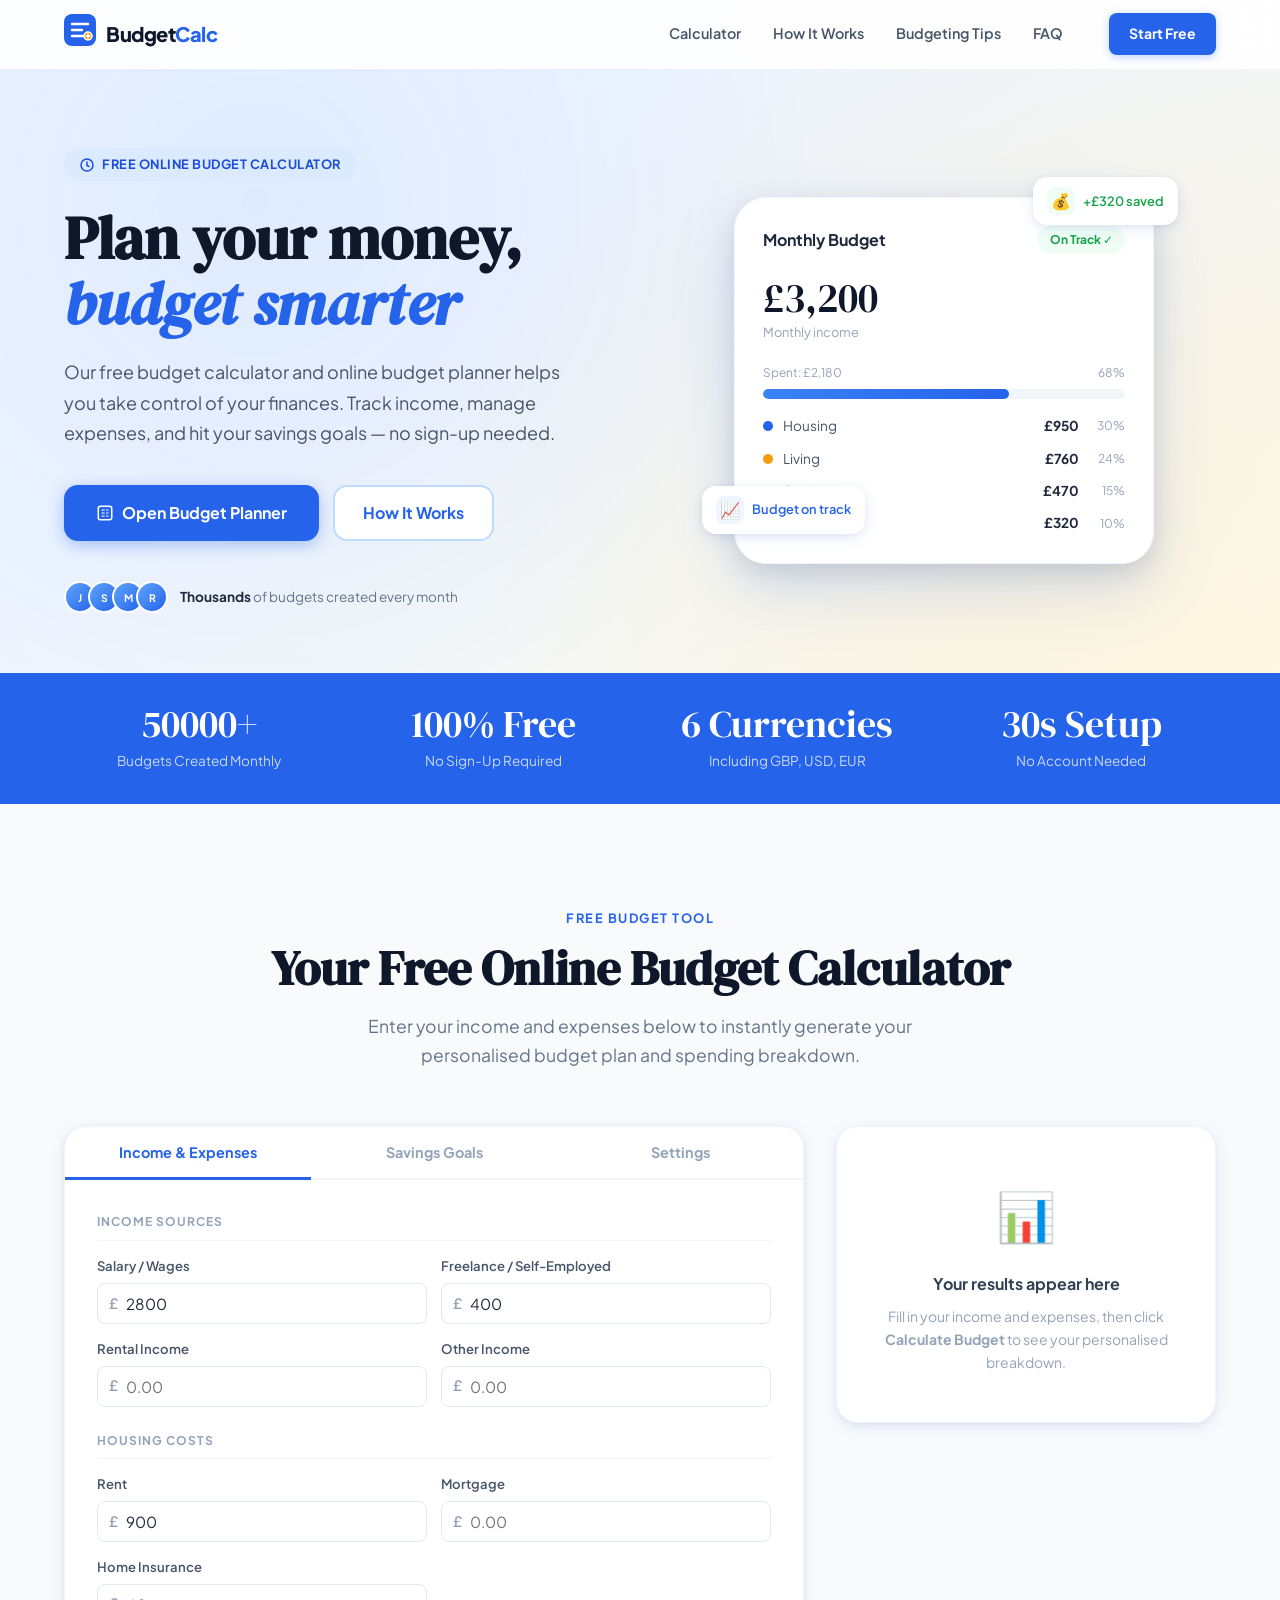
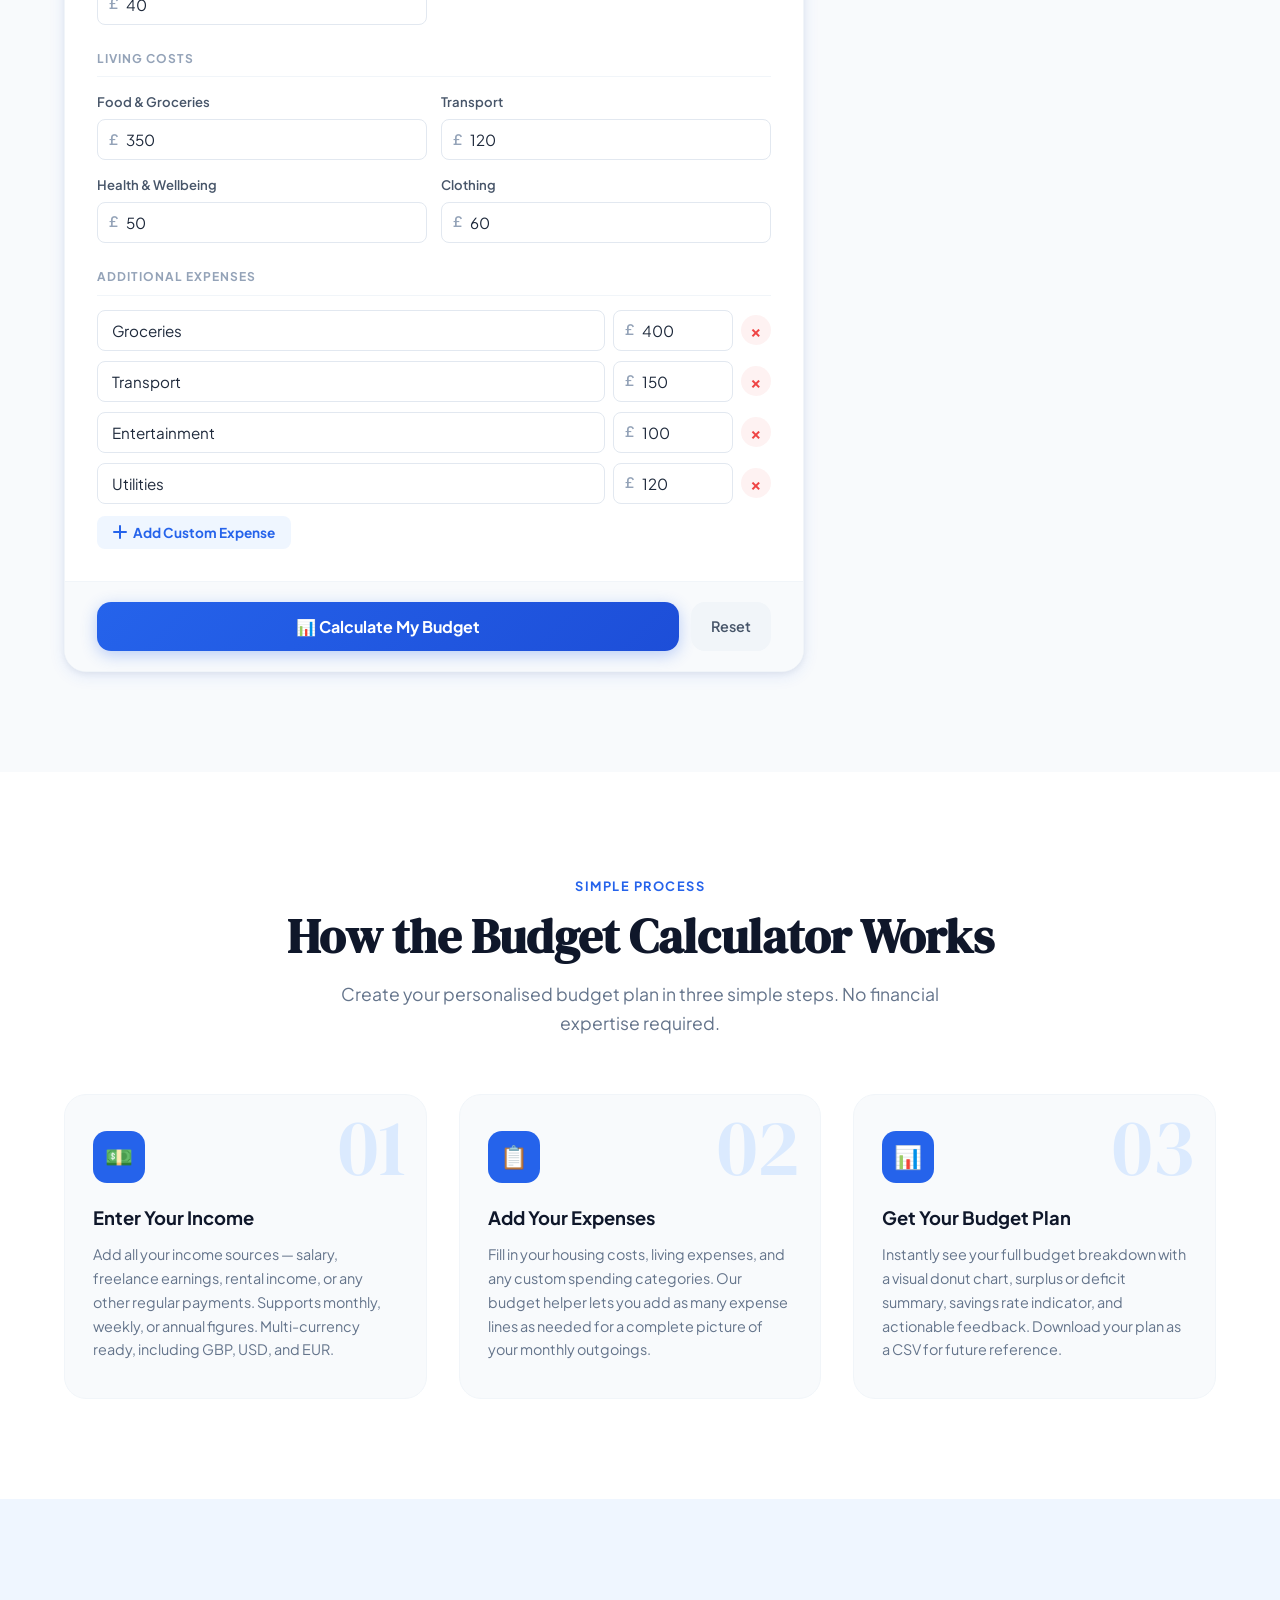
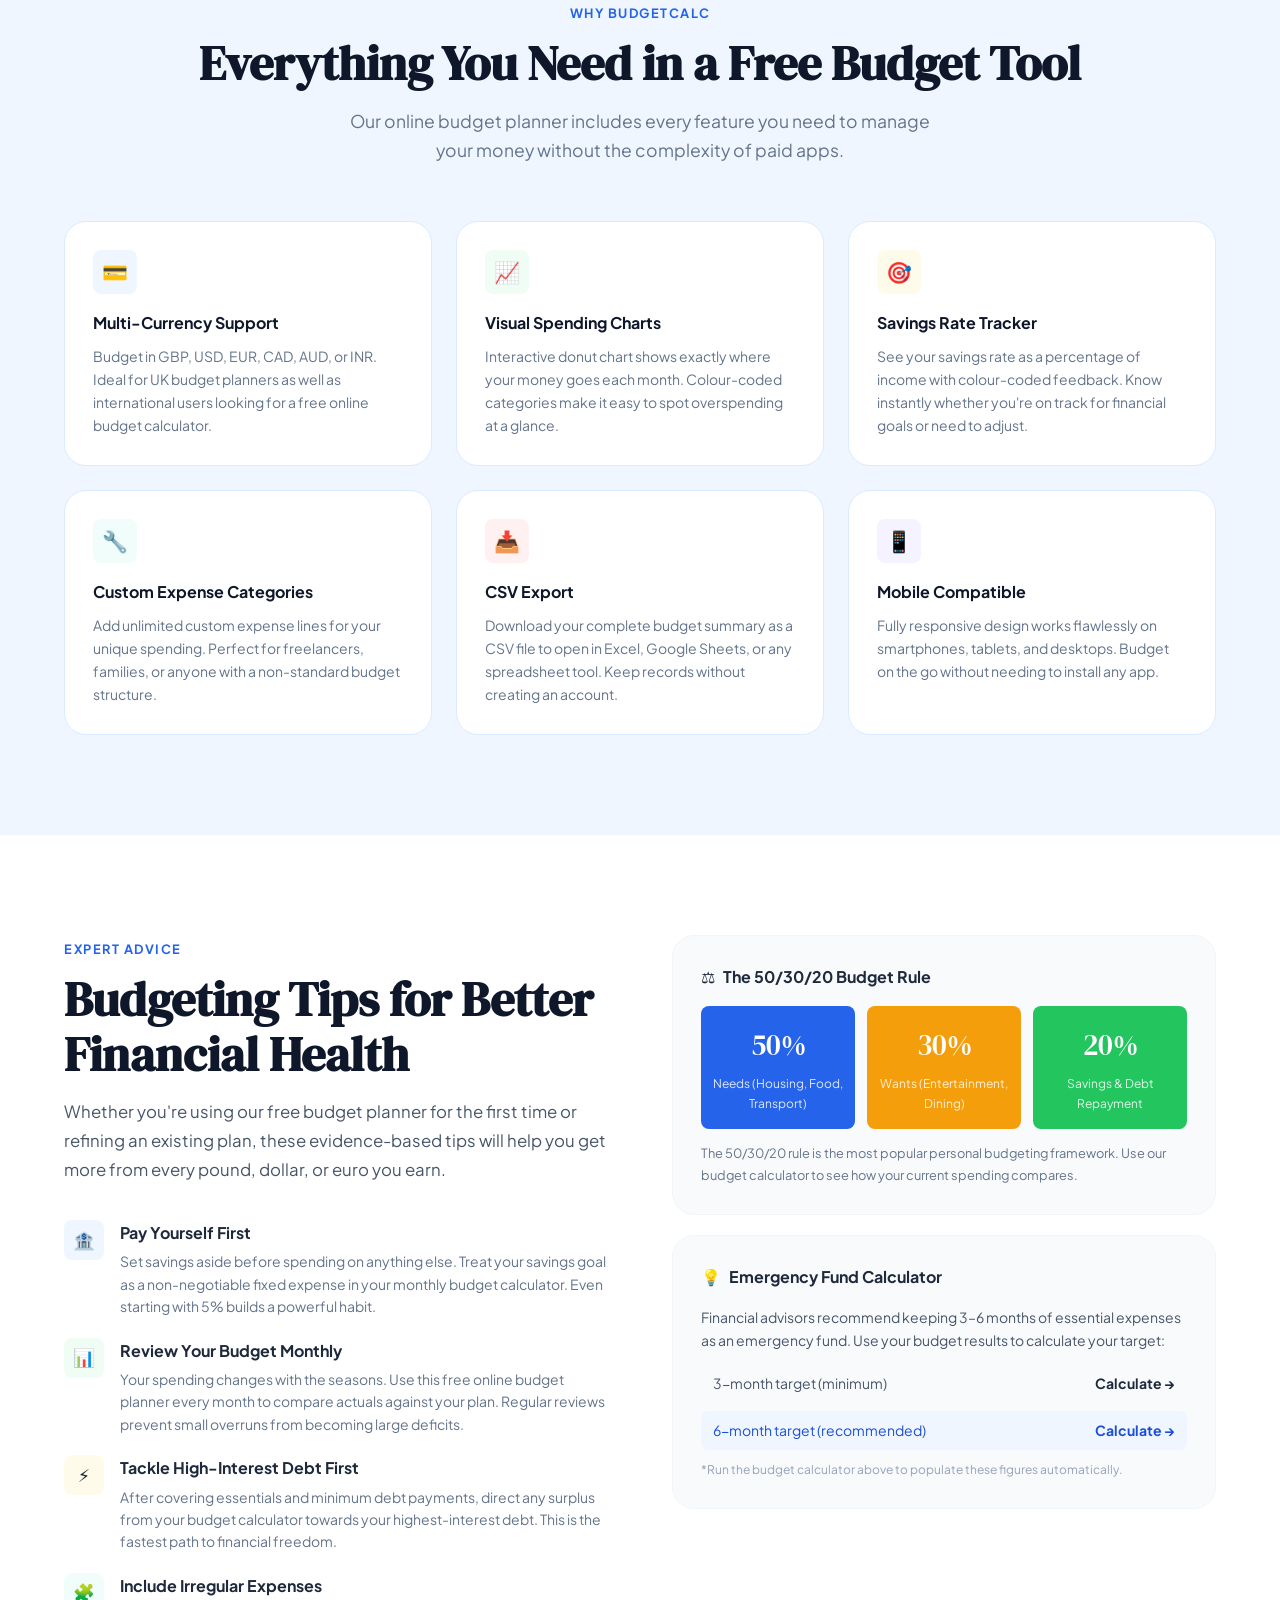
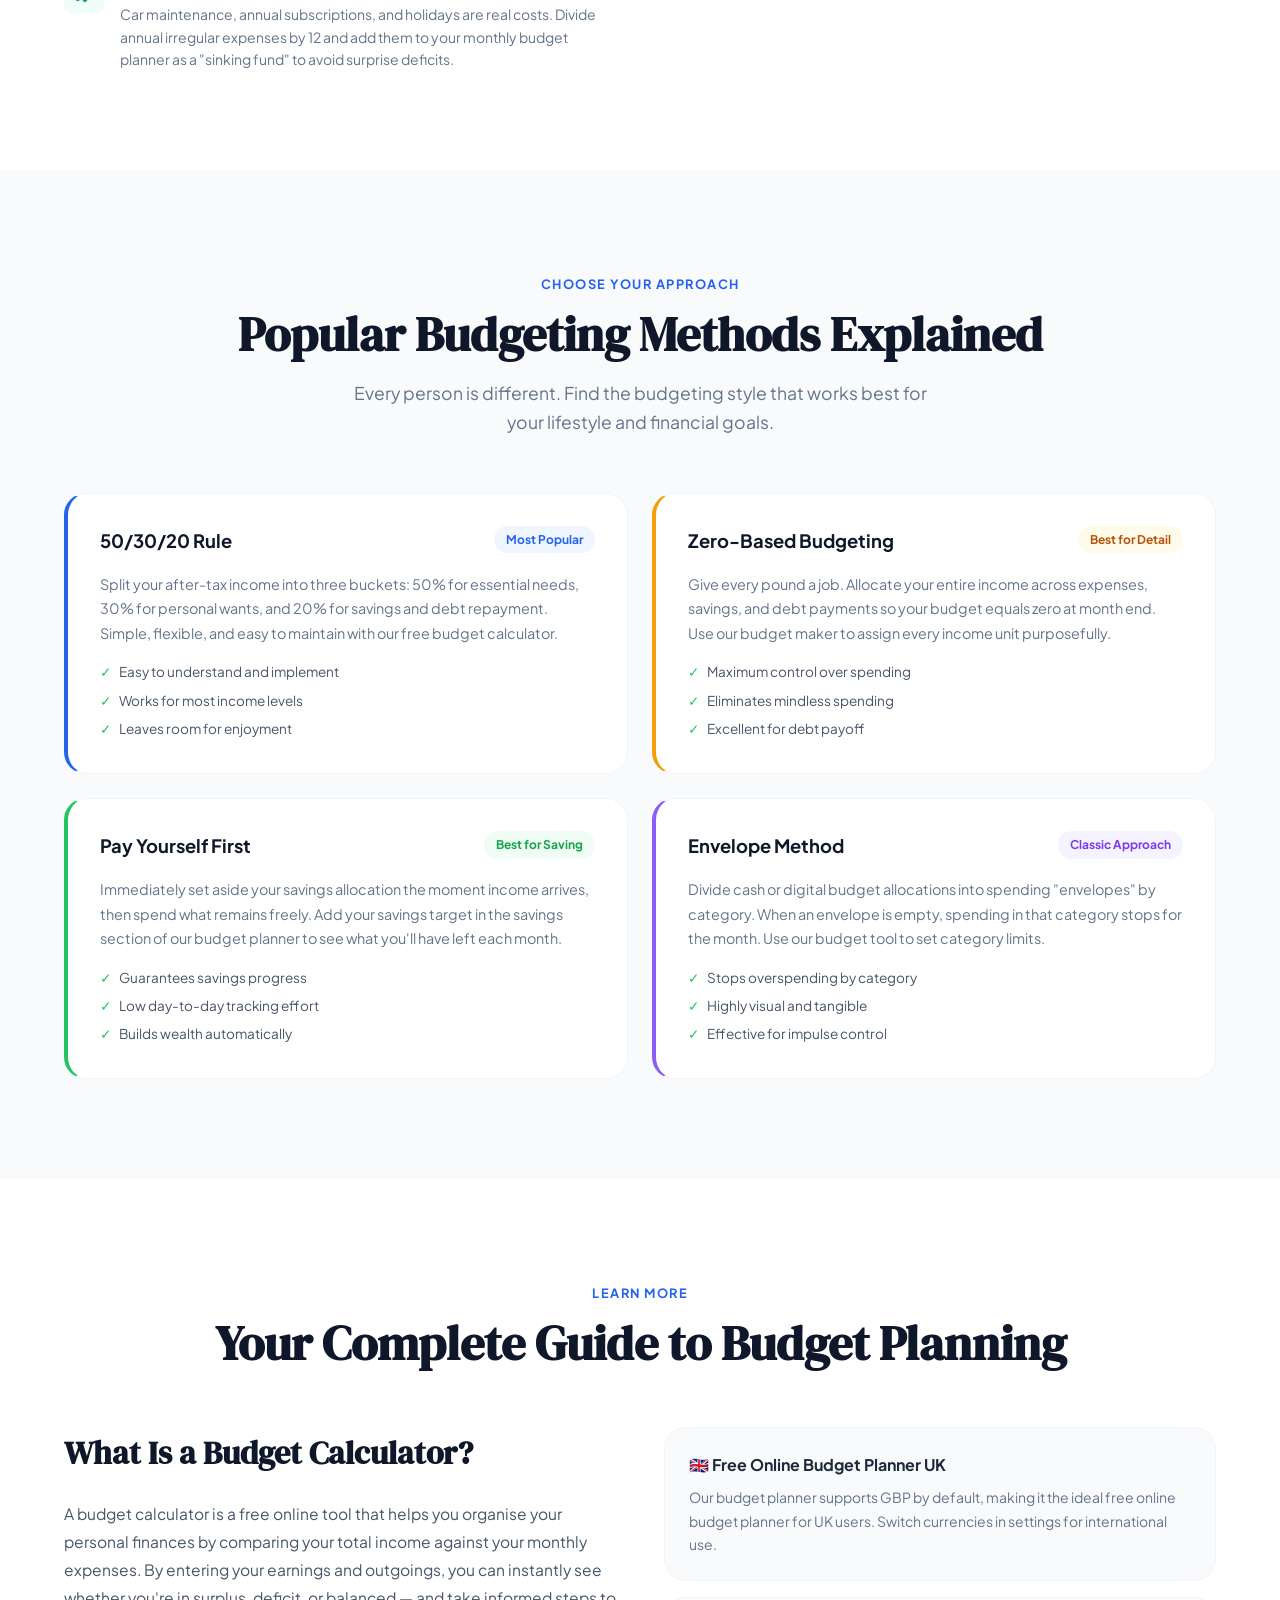
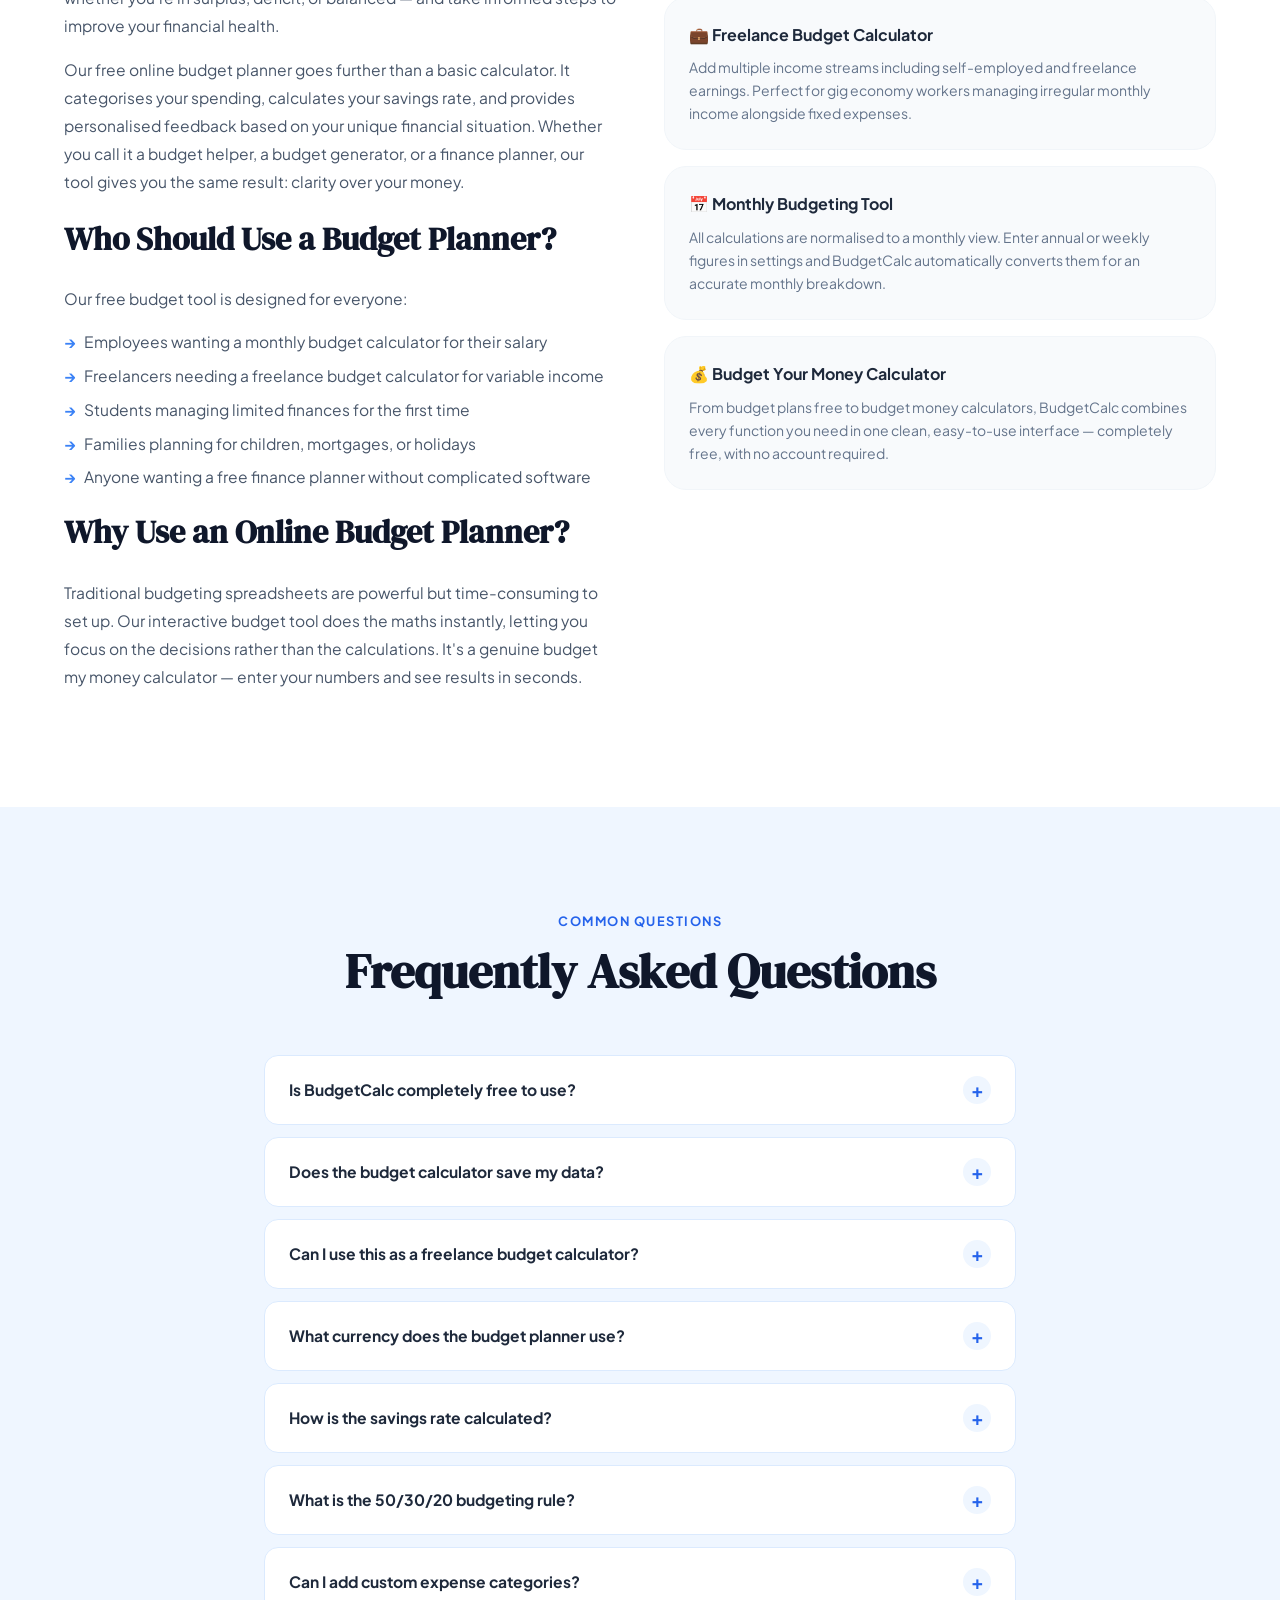
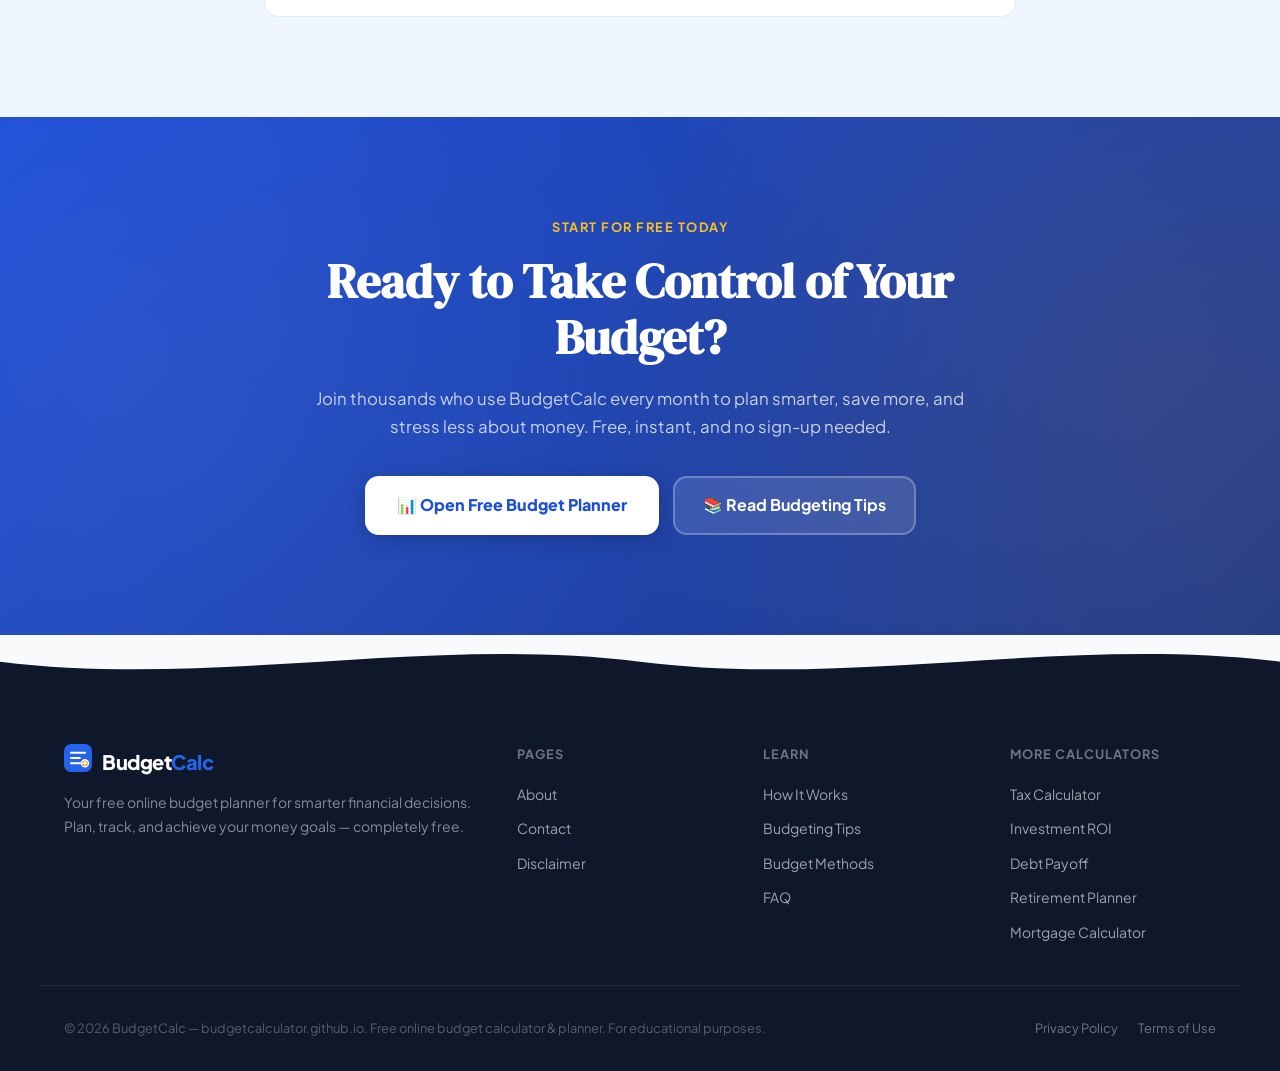
==== commit 398b362f: "Update index.html" ====
--- a/index.html
+++ b/index.html
@@ -9,6 +9,7 @@
   <meta name="robots" content="index, follow">
   <meta name="author" content="BudgetCalc">
   <link rel="canonical" href="https://budgetcalculator.github.io/">
+  <link rel="icon" type="image/png" sizes="32x32" href="/favicon.png">
 
   <!-- Open Graph -->
   <meta property="og:type" content="website">
@@ -108,9 +109,7 @@
   <link href="https://fonts.googleapis.com/css2?family=DM+Serif+Display:ital@0;1&family=Plus+Jakarta+Sans:wght@400;500;600;700;800&display=swap" rel="stylesheet">
 
   <link rel="stylesheet" href="css/styles.css">
-
-  <!-- Favicon inline -->
-  <link rel="icon" href="data:image/svg+xml,<svg xmlns='http://www.w3.org/2000/svg' viewBox='0 0 32 32'><rect width='32' height='32' rx='8' fill='%232563EB'/><path d='M8 10h16M8 16h10M8 22h13' stroke='white' stroke-width='2.5' stroke-linecap='round'/></svg>">
+  
 </head>
 <body>
 
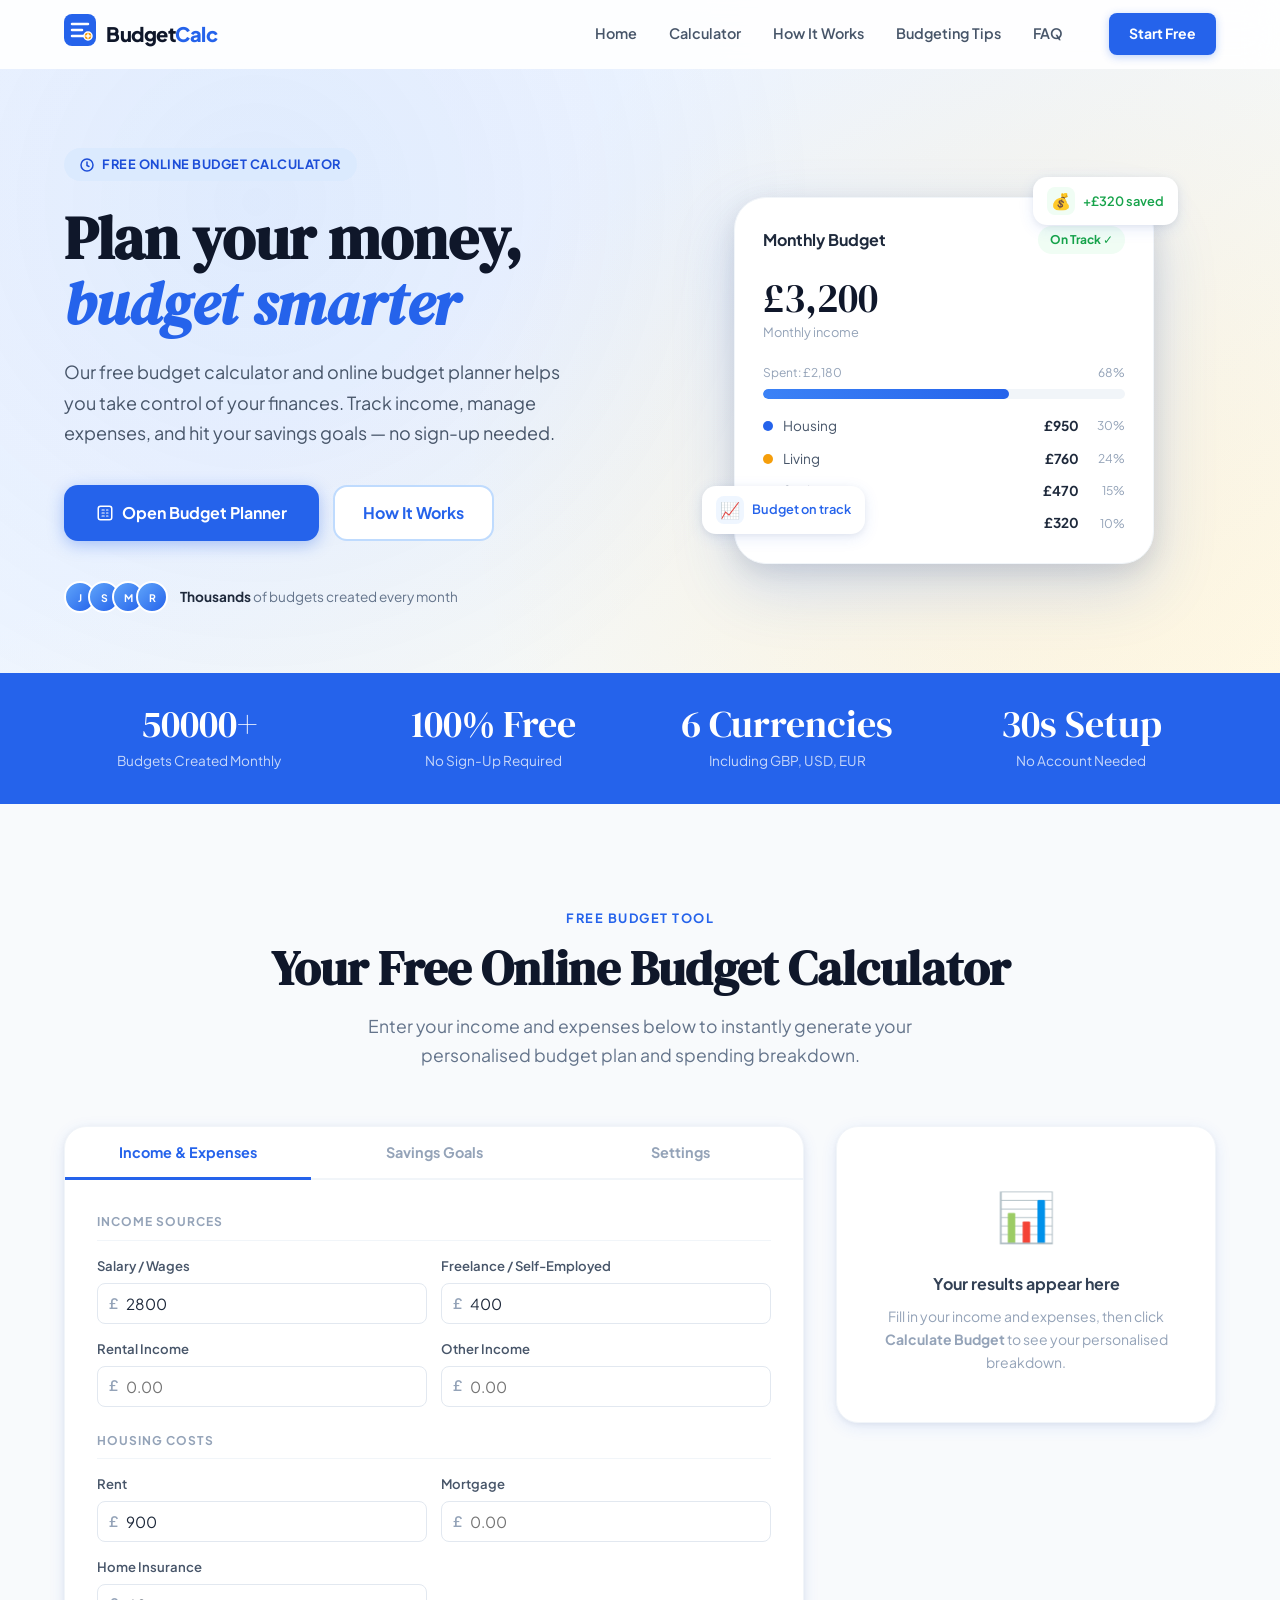
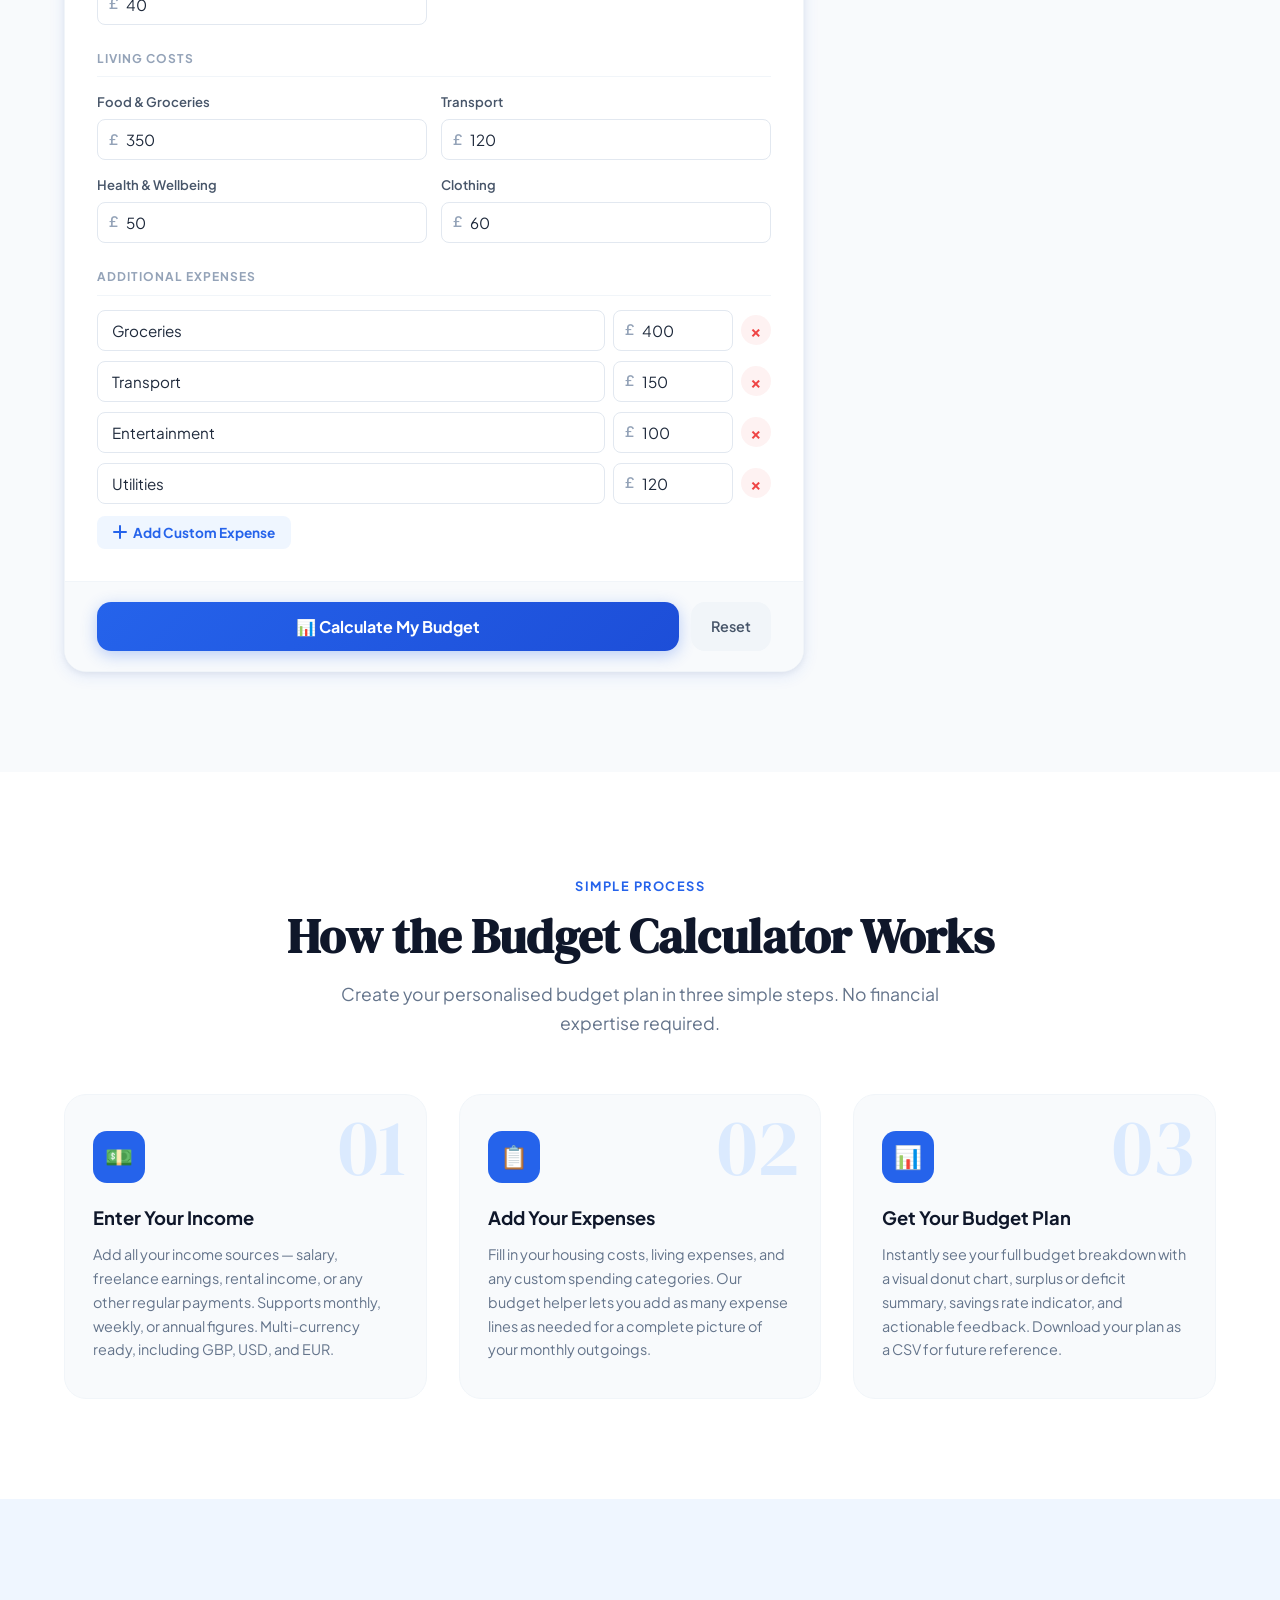
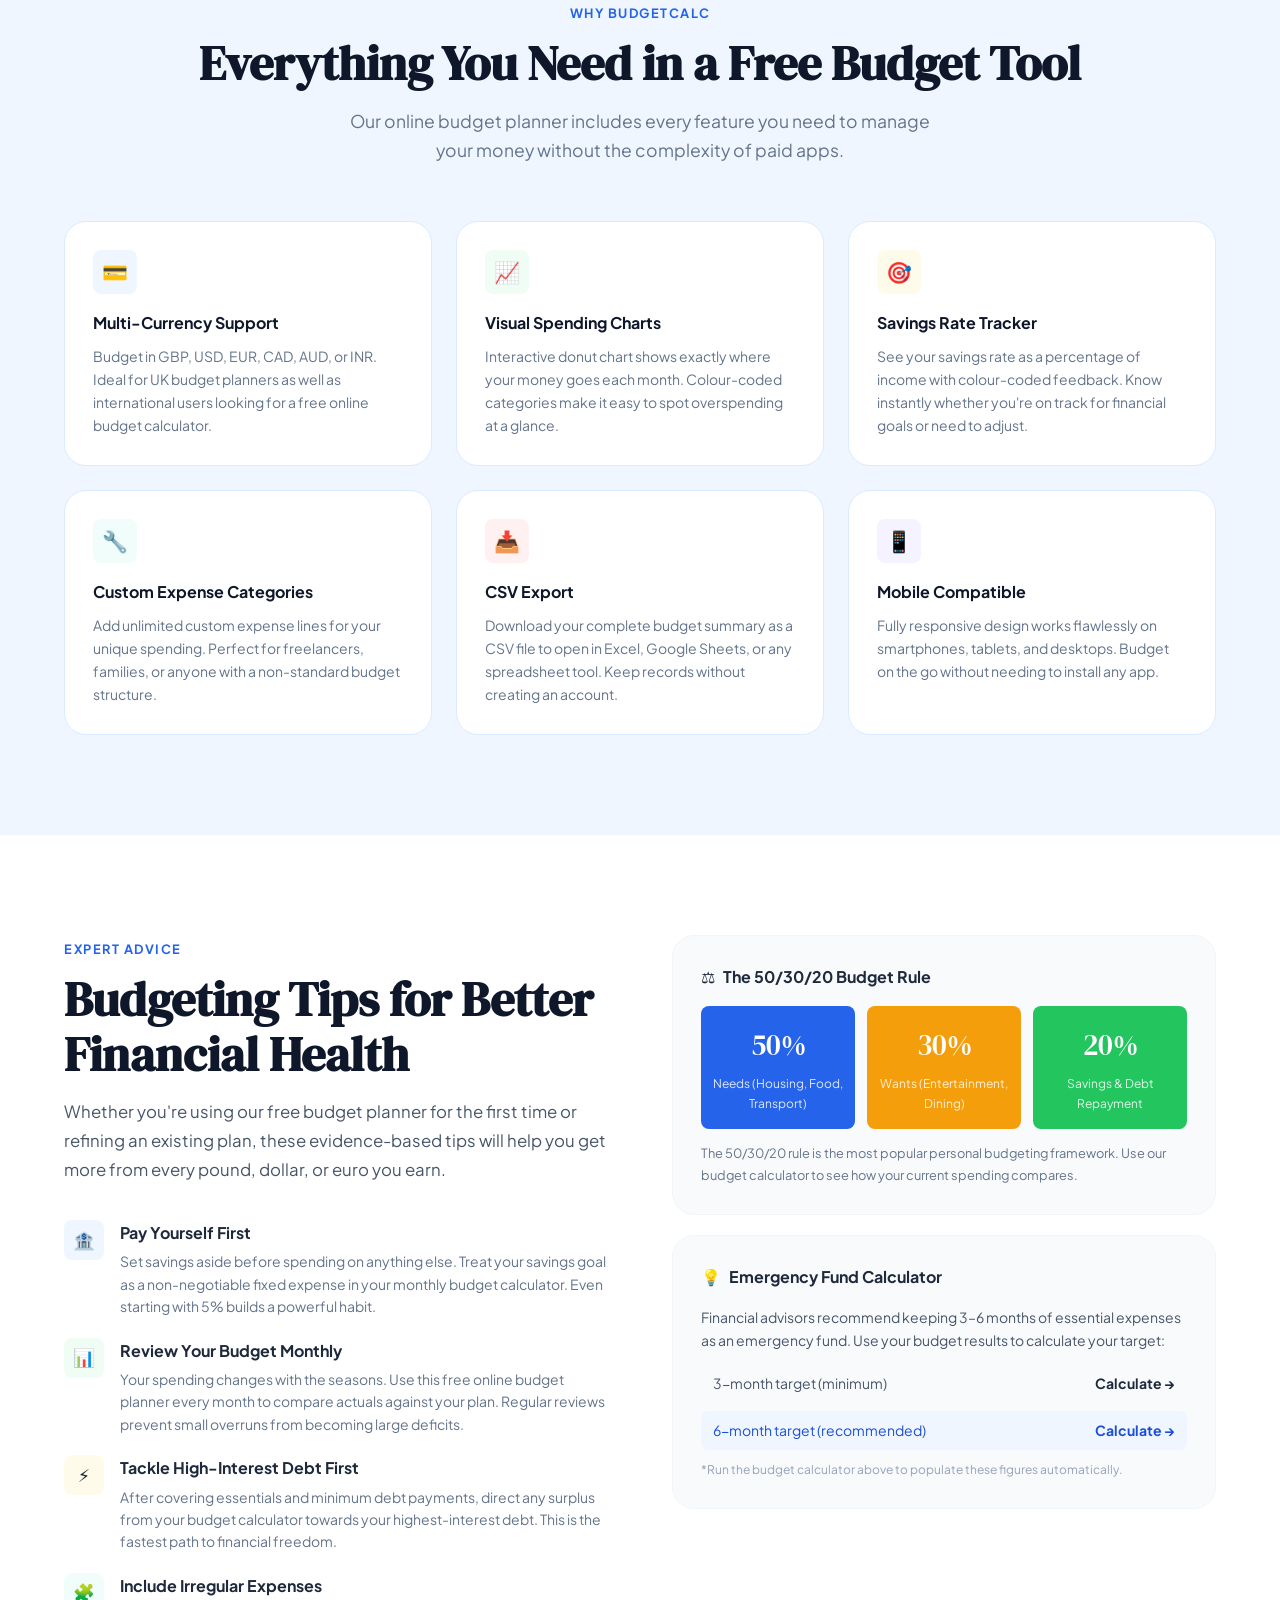
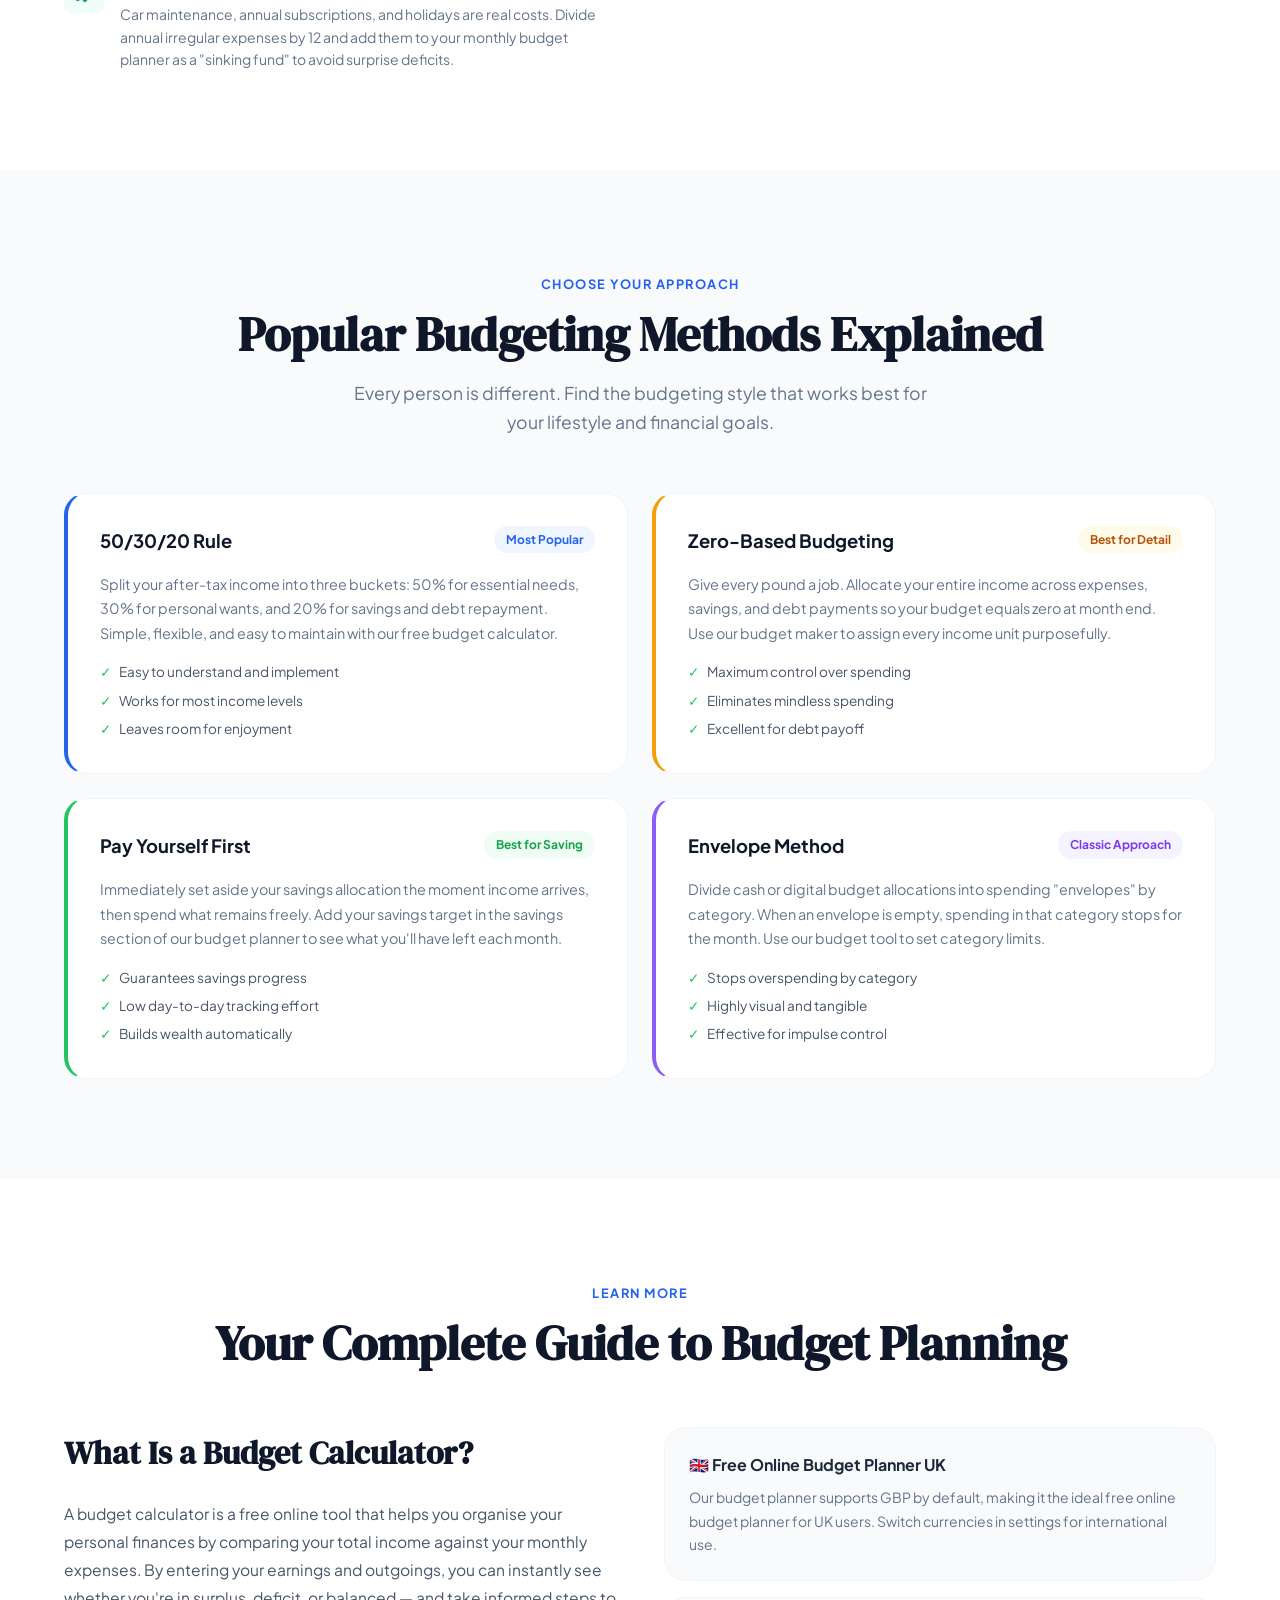
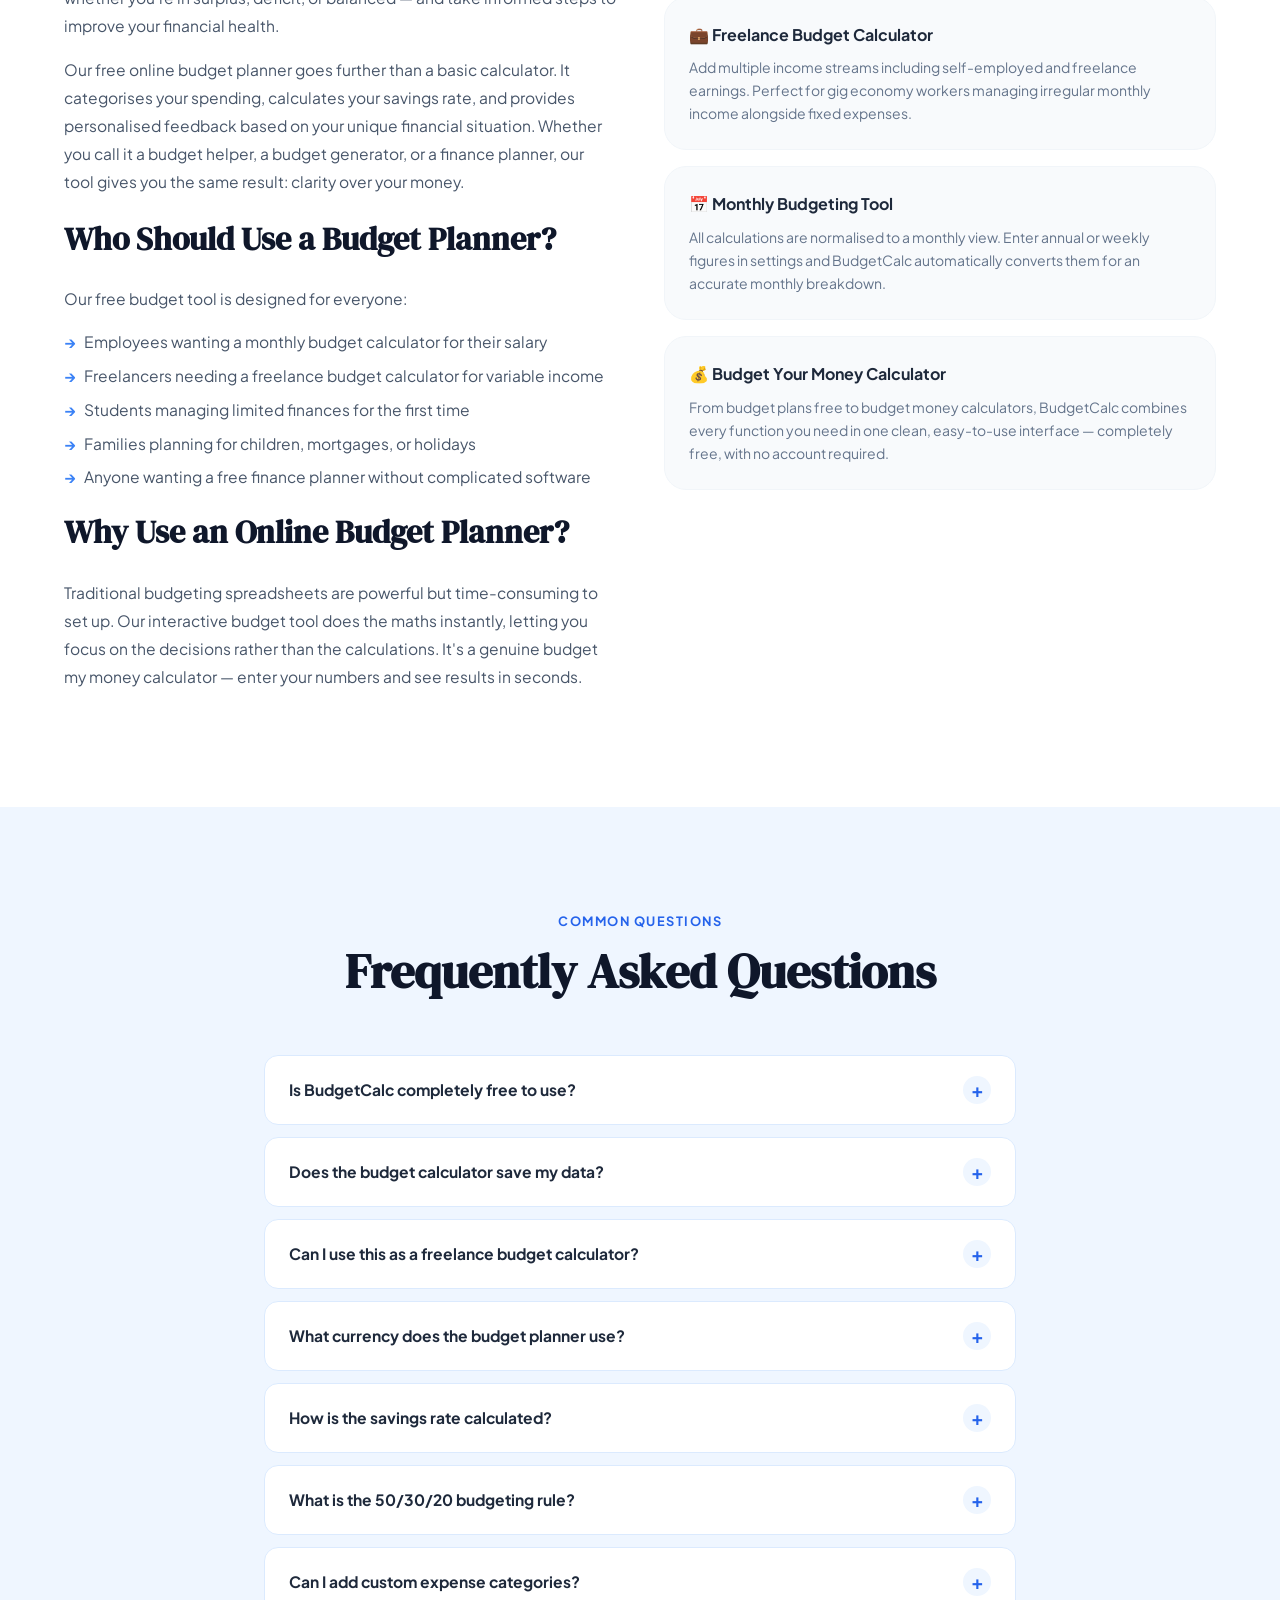
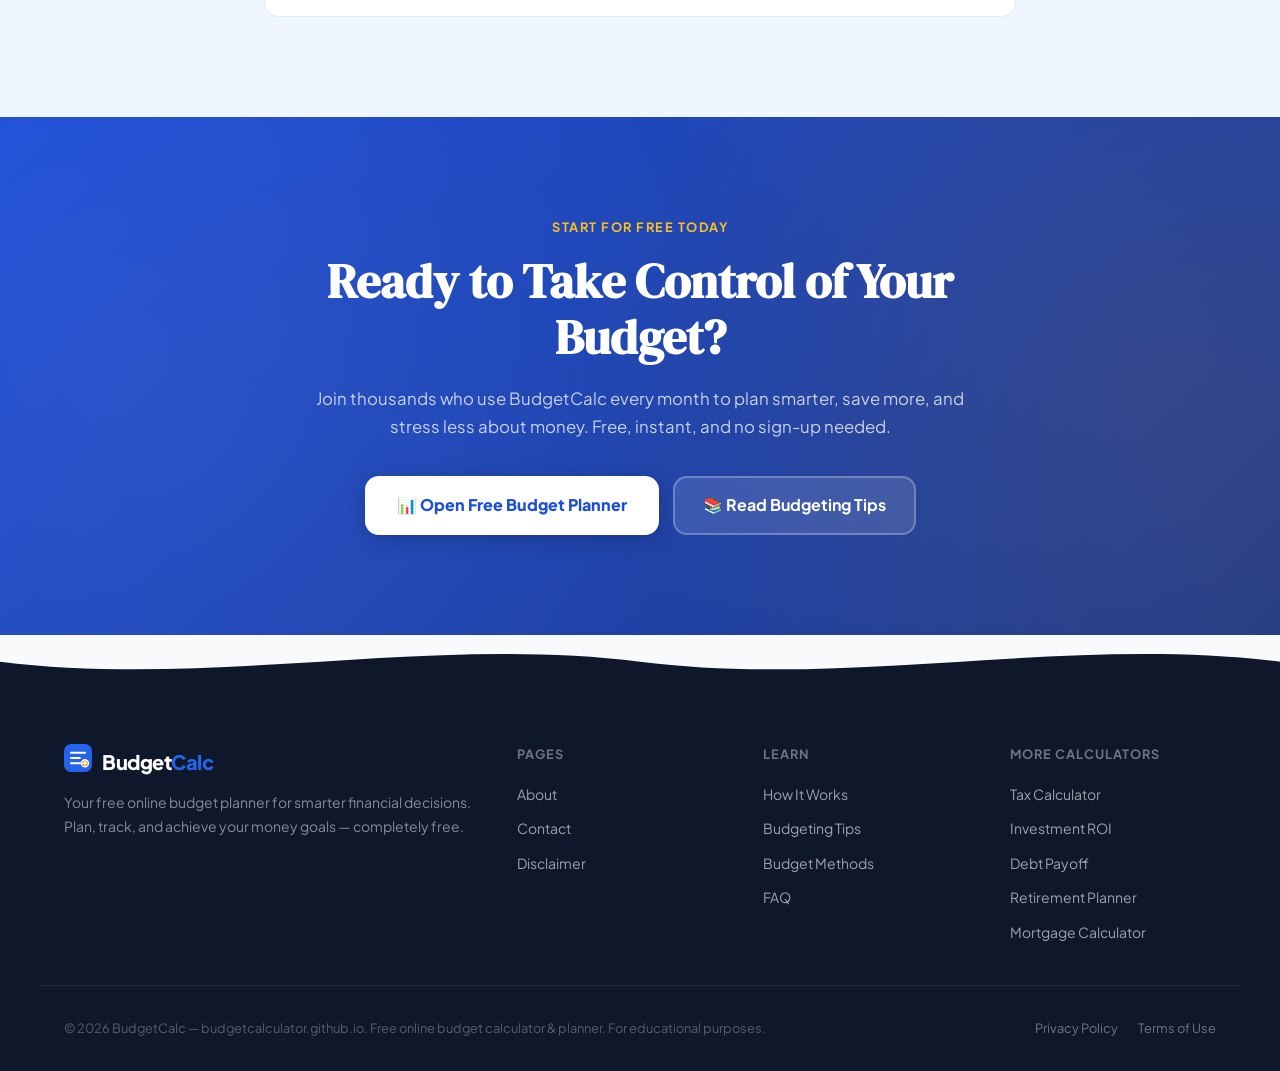
==== commit 780ddc33: "Update index.html" ====
--- a/index.html
+++ b/index.html
@@ -3,7 +3,7 @@
 <head>
   <meta charset="UTF-8">
   <meta name="viewport" content="width=device-width, initial-scale=1.0">
-  <title>Free Budget Calculator — Online Budget Planner & Money Tool | BudgetCalc</title>
+  <title>Budget Calculator — Online Budget Planner & Money Tool | BudgetCalc</title>
   <meta name="description" content="Use our free online budget calculator and budget planner to take control of your money. Create a personal budget, track income and expenses, and plan your financial future — completely free.">
   <meta name="keywords" content="budget calculator, free online budget planner uk, budget planner, budget helper free, online budget calculator, free budget maker, monthly budget calculator, personal budget calculator, freelance budget calculator, budget your money calculator">
   <meta name="robots" content="index, follow">
@@ -32,14 +32,14 @@
         "@type": "WebSite",
         "@id": "https://budgetcalculator.github.io/#website",
         "url": "https://budgetcalculator.github.io/",
-        "name": "BudgetCalc — Free Budget Calculator",
+        "name": "BudgetCalc — Budget Calculator",
         "description": "Free online budget calculator and personal finance planner",
         "inLanguage": "en-GB"
       },
       {
         "@type": "WebApplication",
         "@id": "https://budgetcalculator.github.io/#app",
-        "name": "BudgetCalc — Free Online Budget Calculator",
+        "name": "BudgetCalc — Online Budget Calculator",
         "url": "https://budgetcalculator.github.io/",
         "applicationCategory": "FinanceApplication",
         "operatingSystem": "Any",
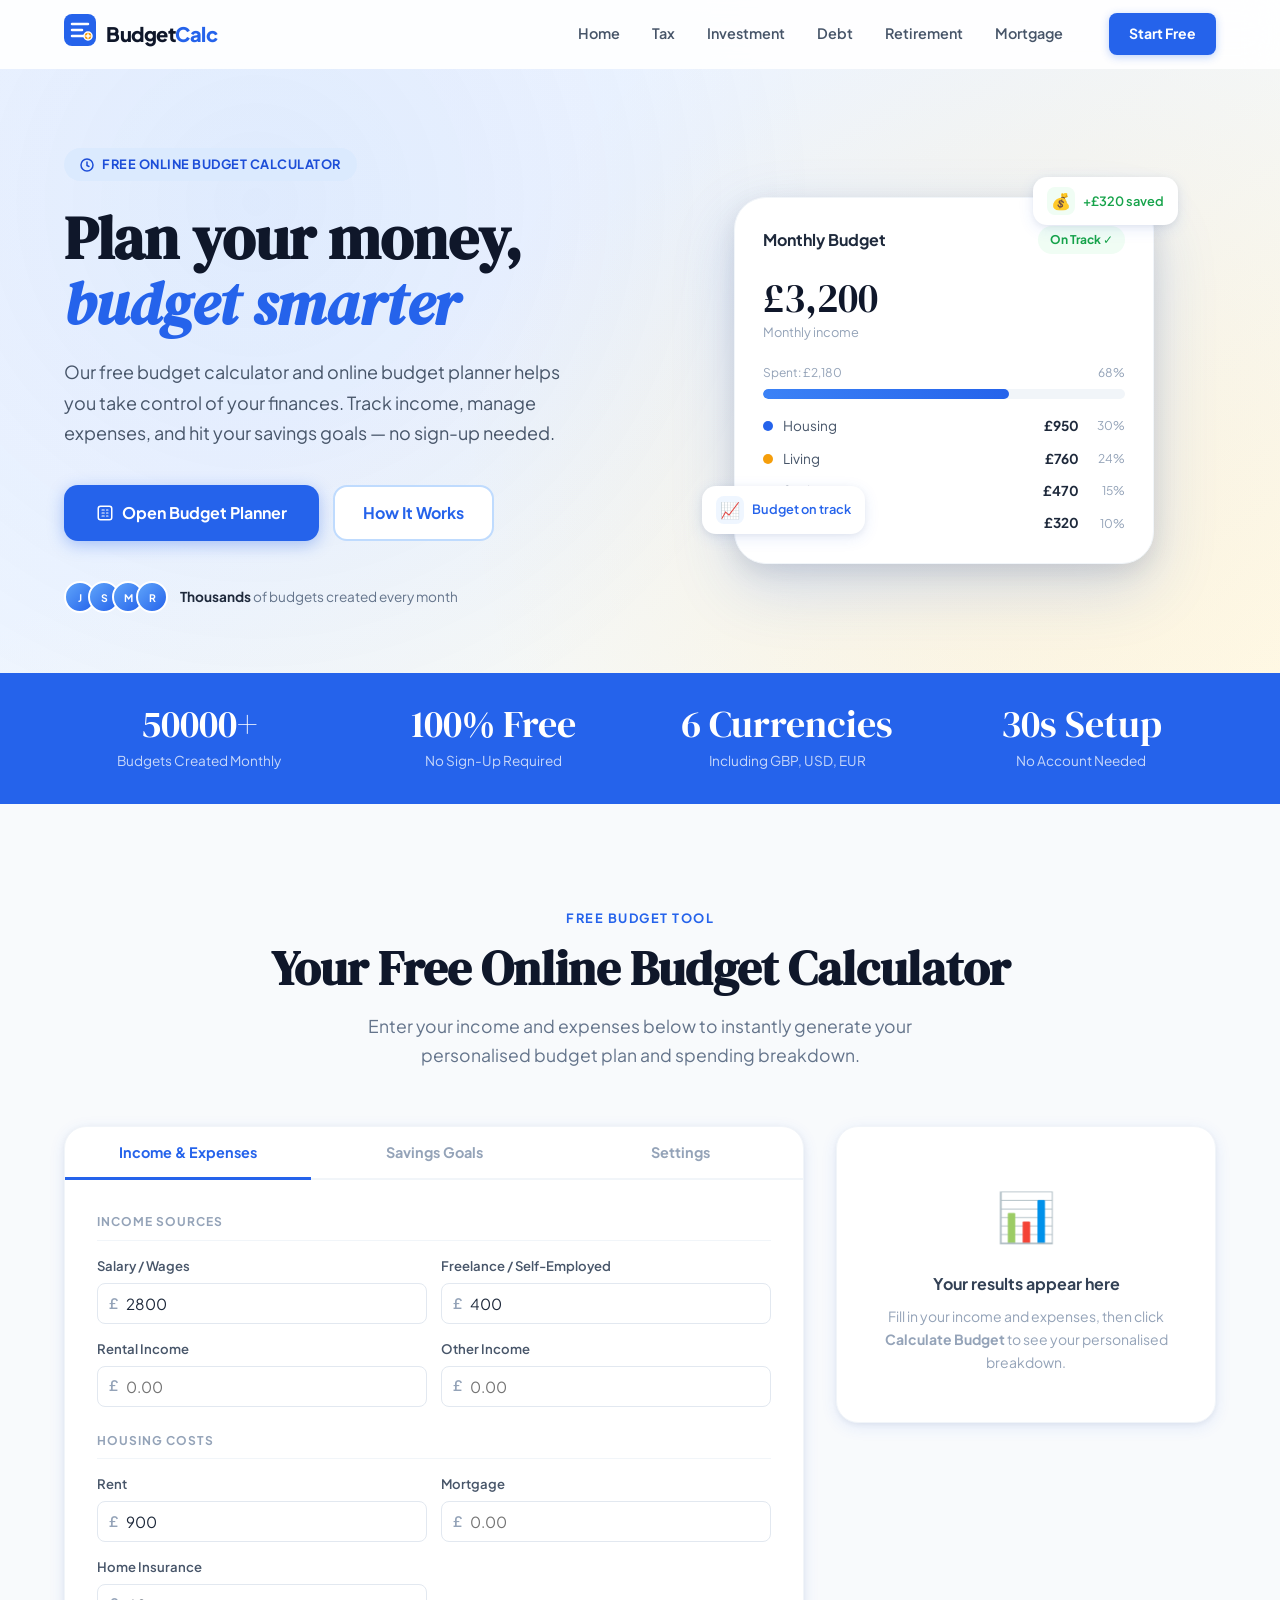
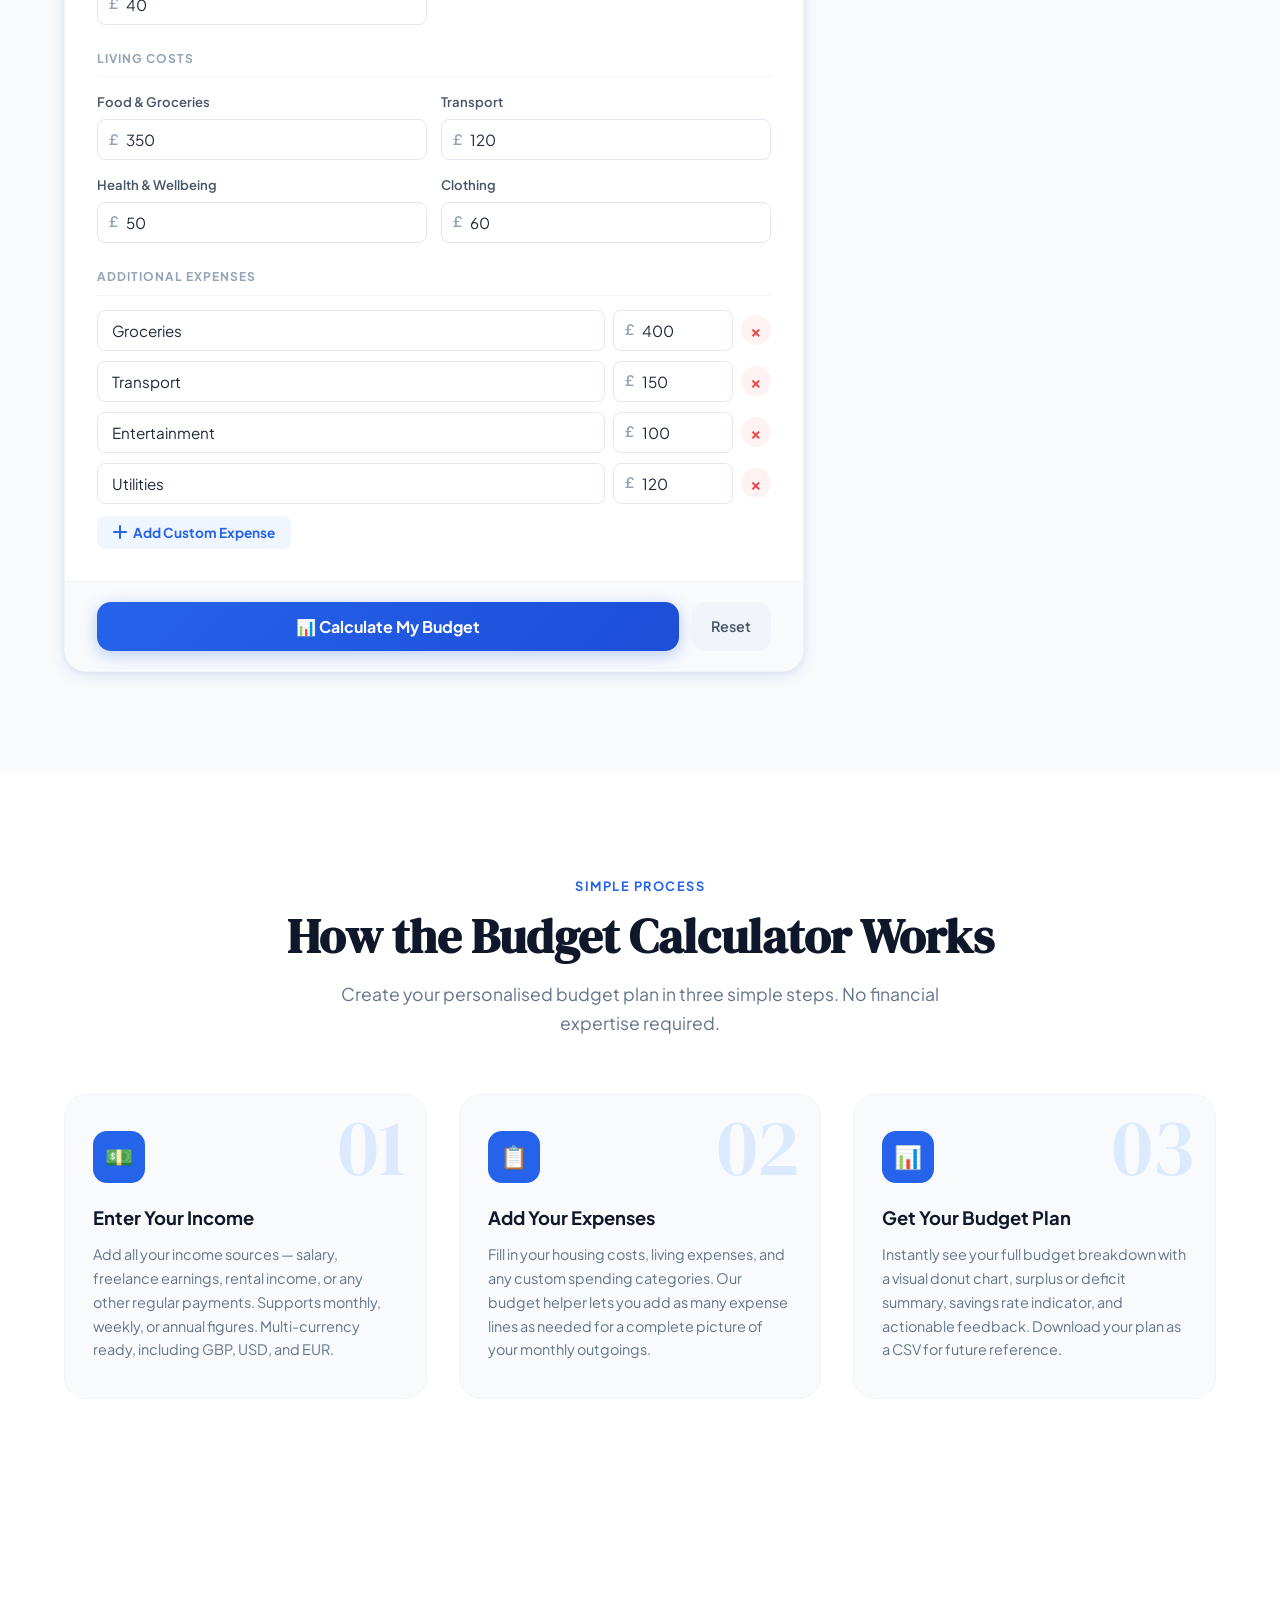
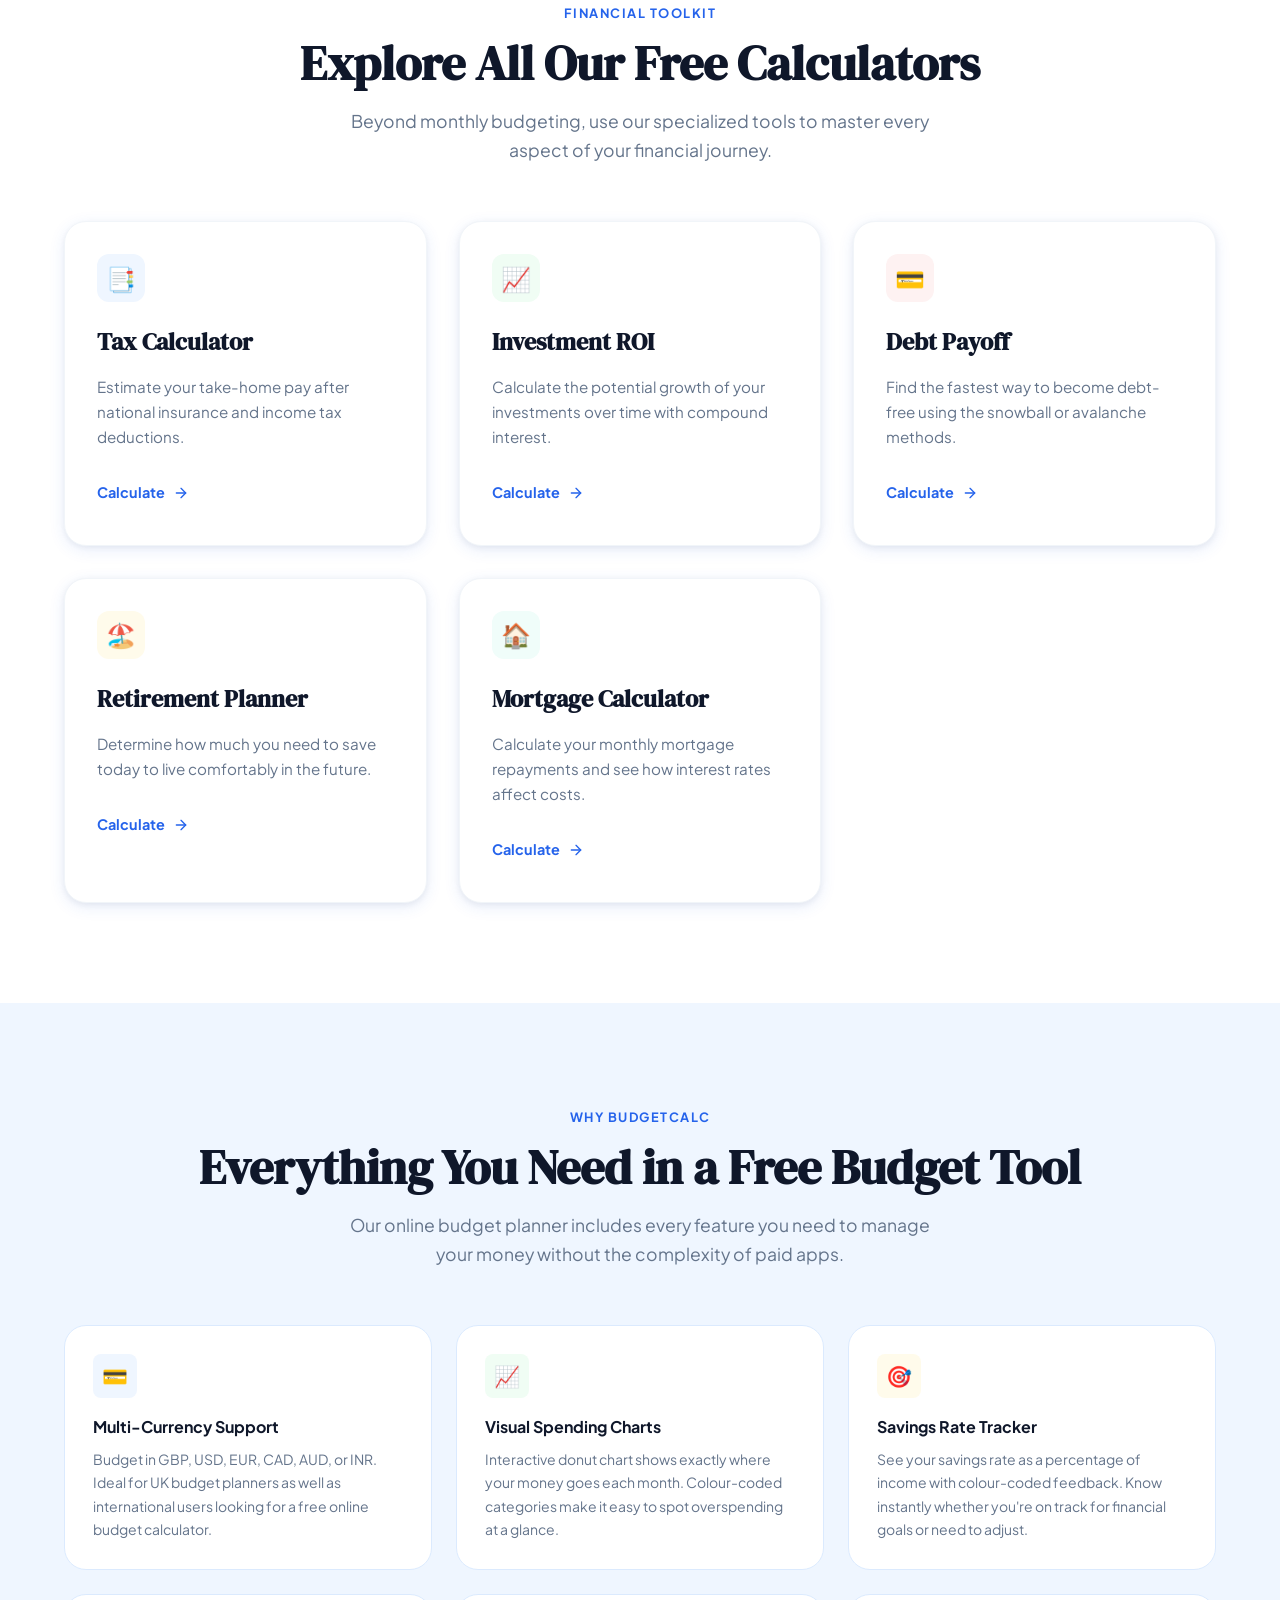
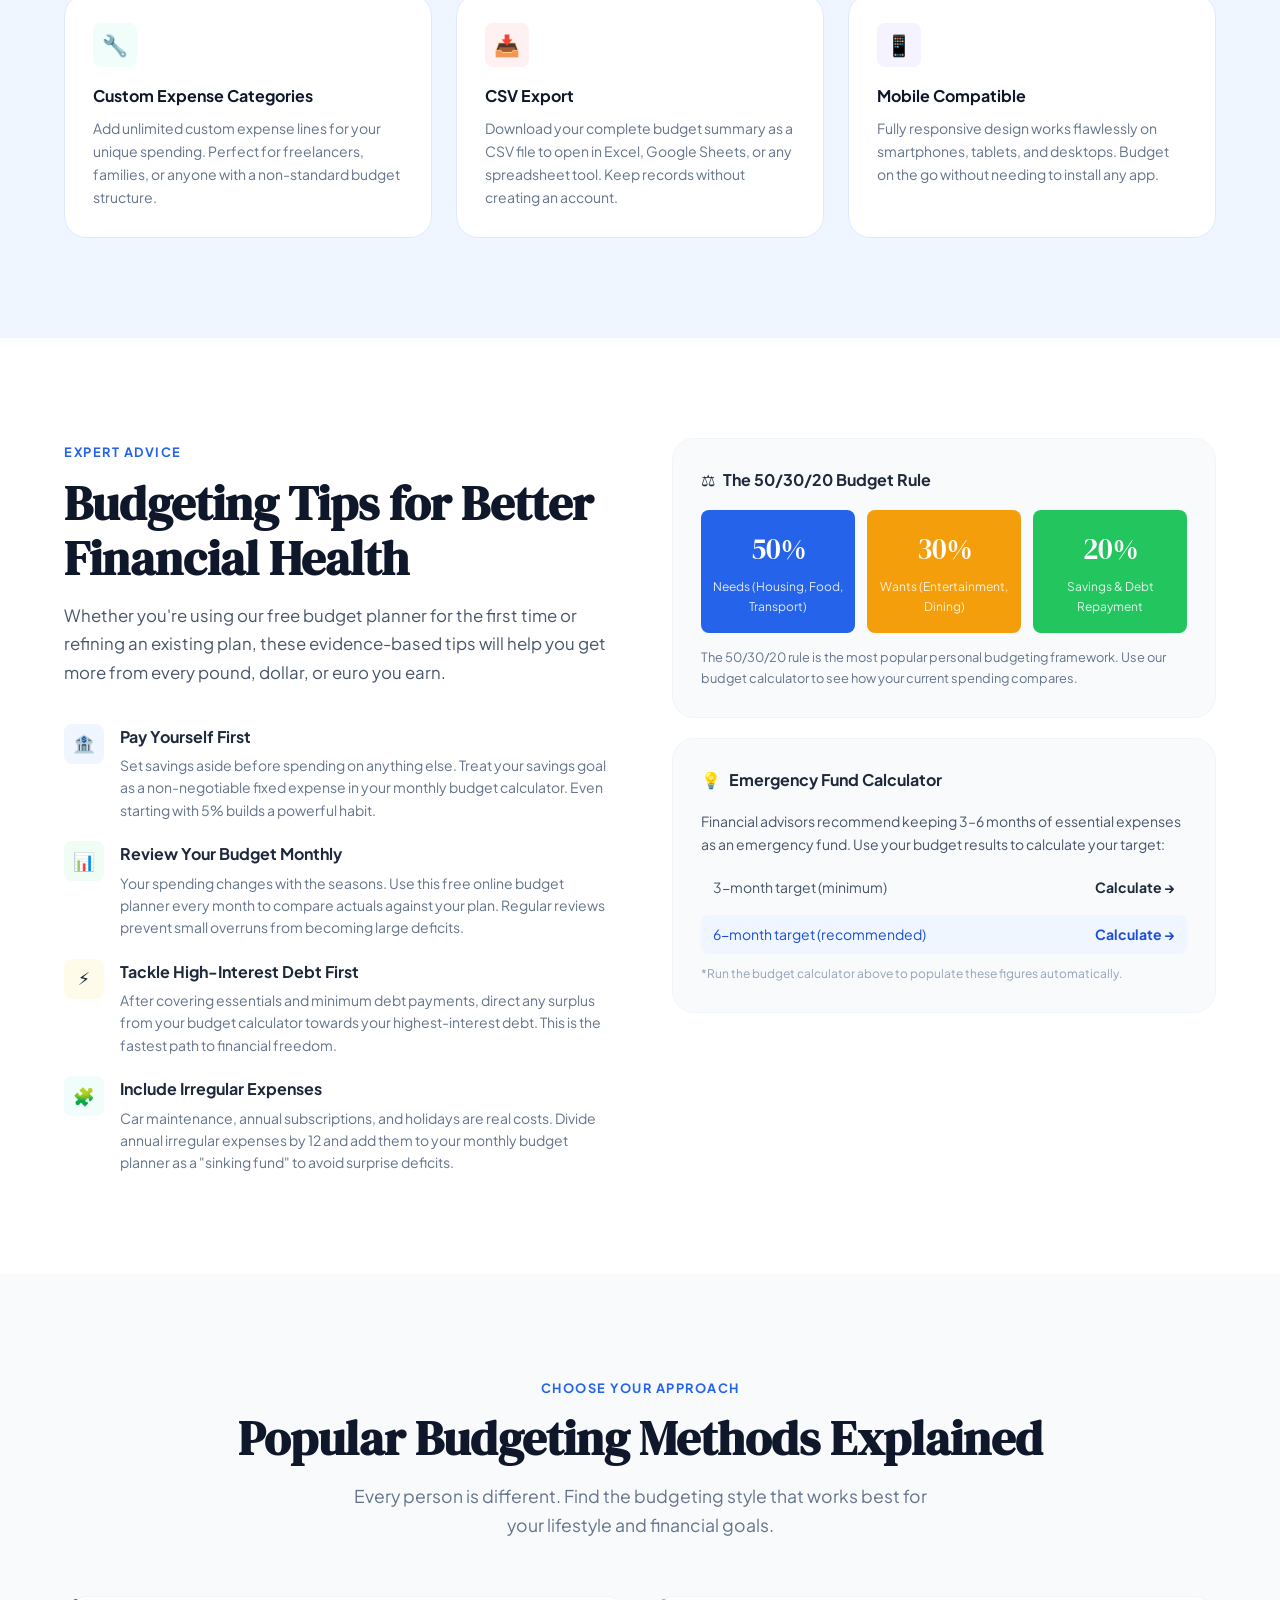
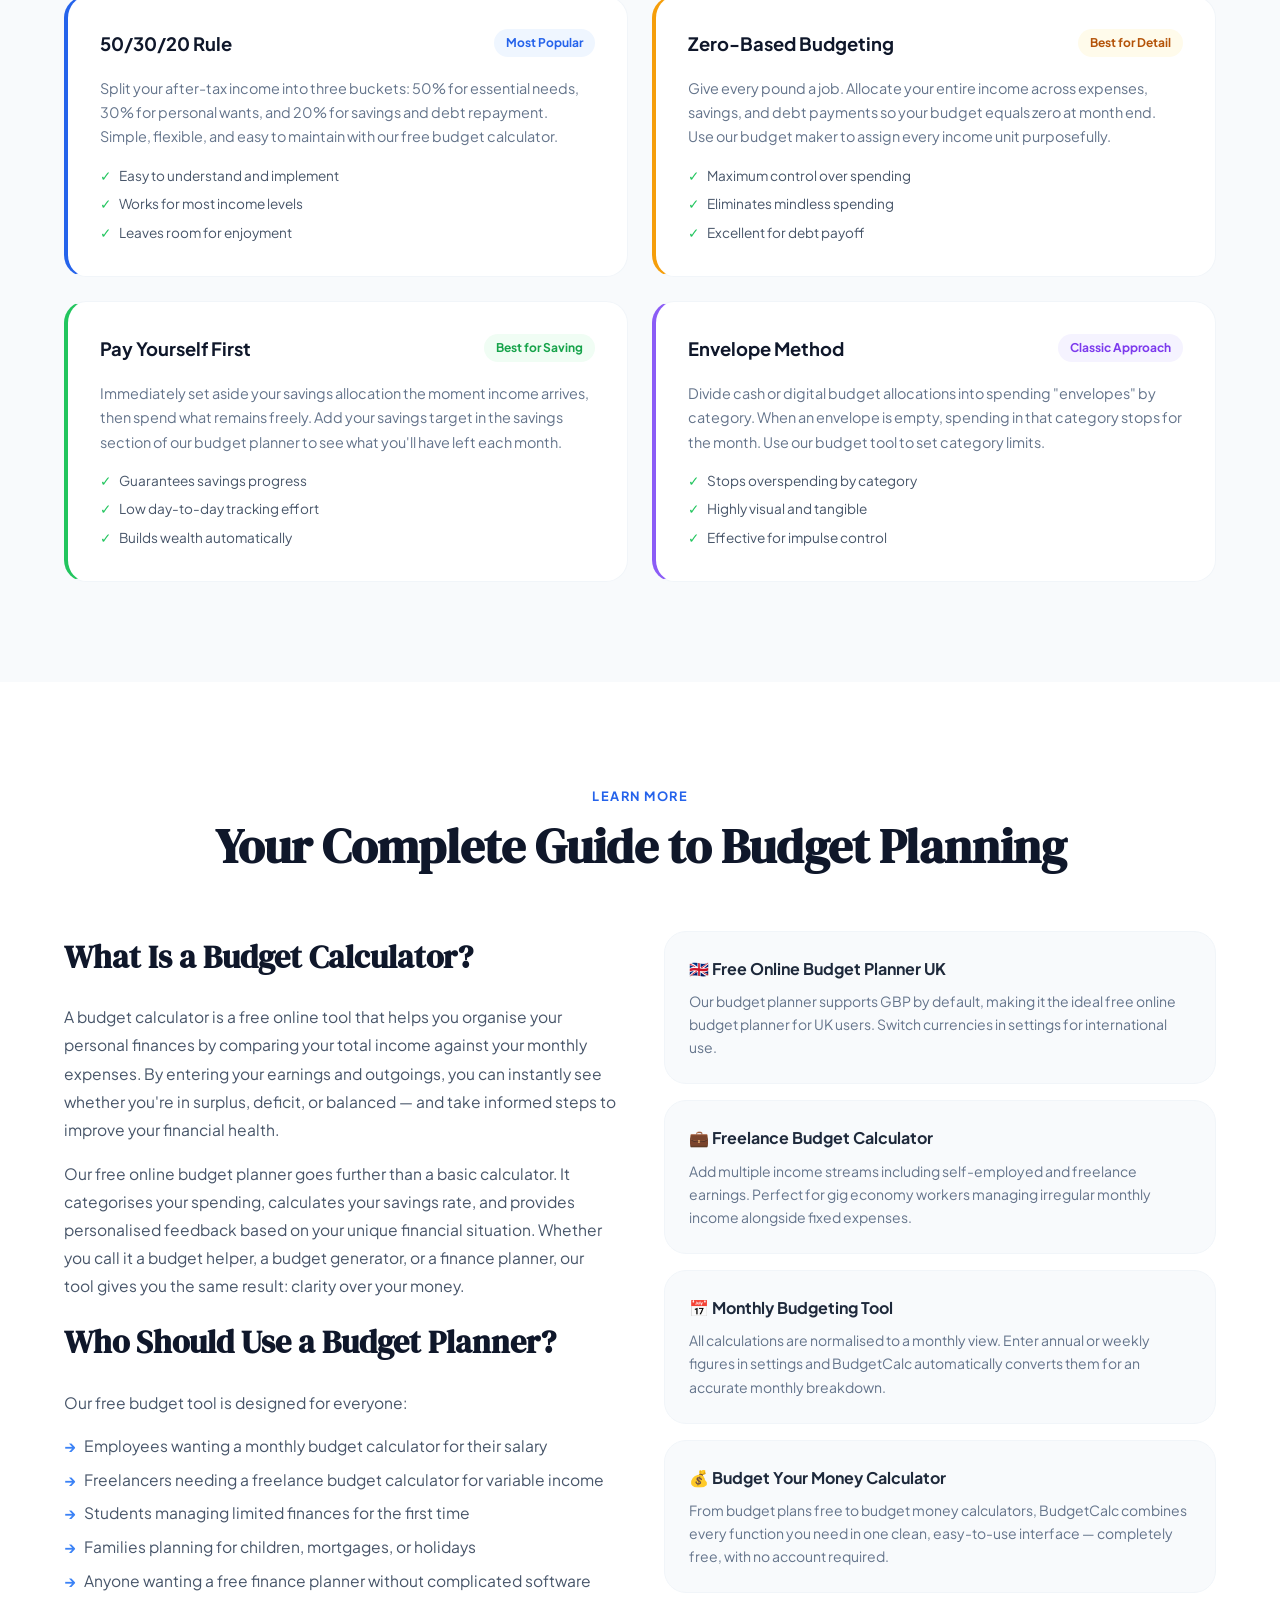
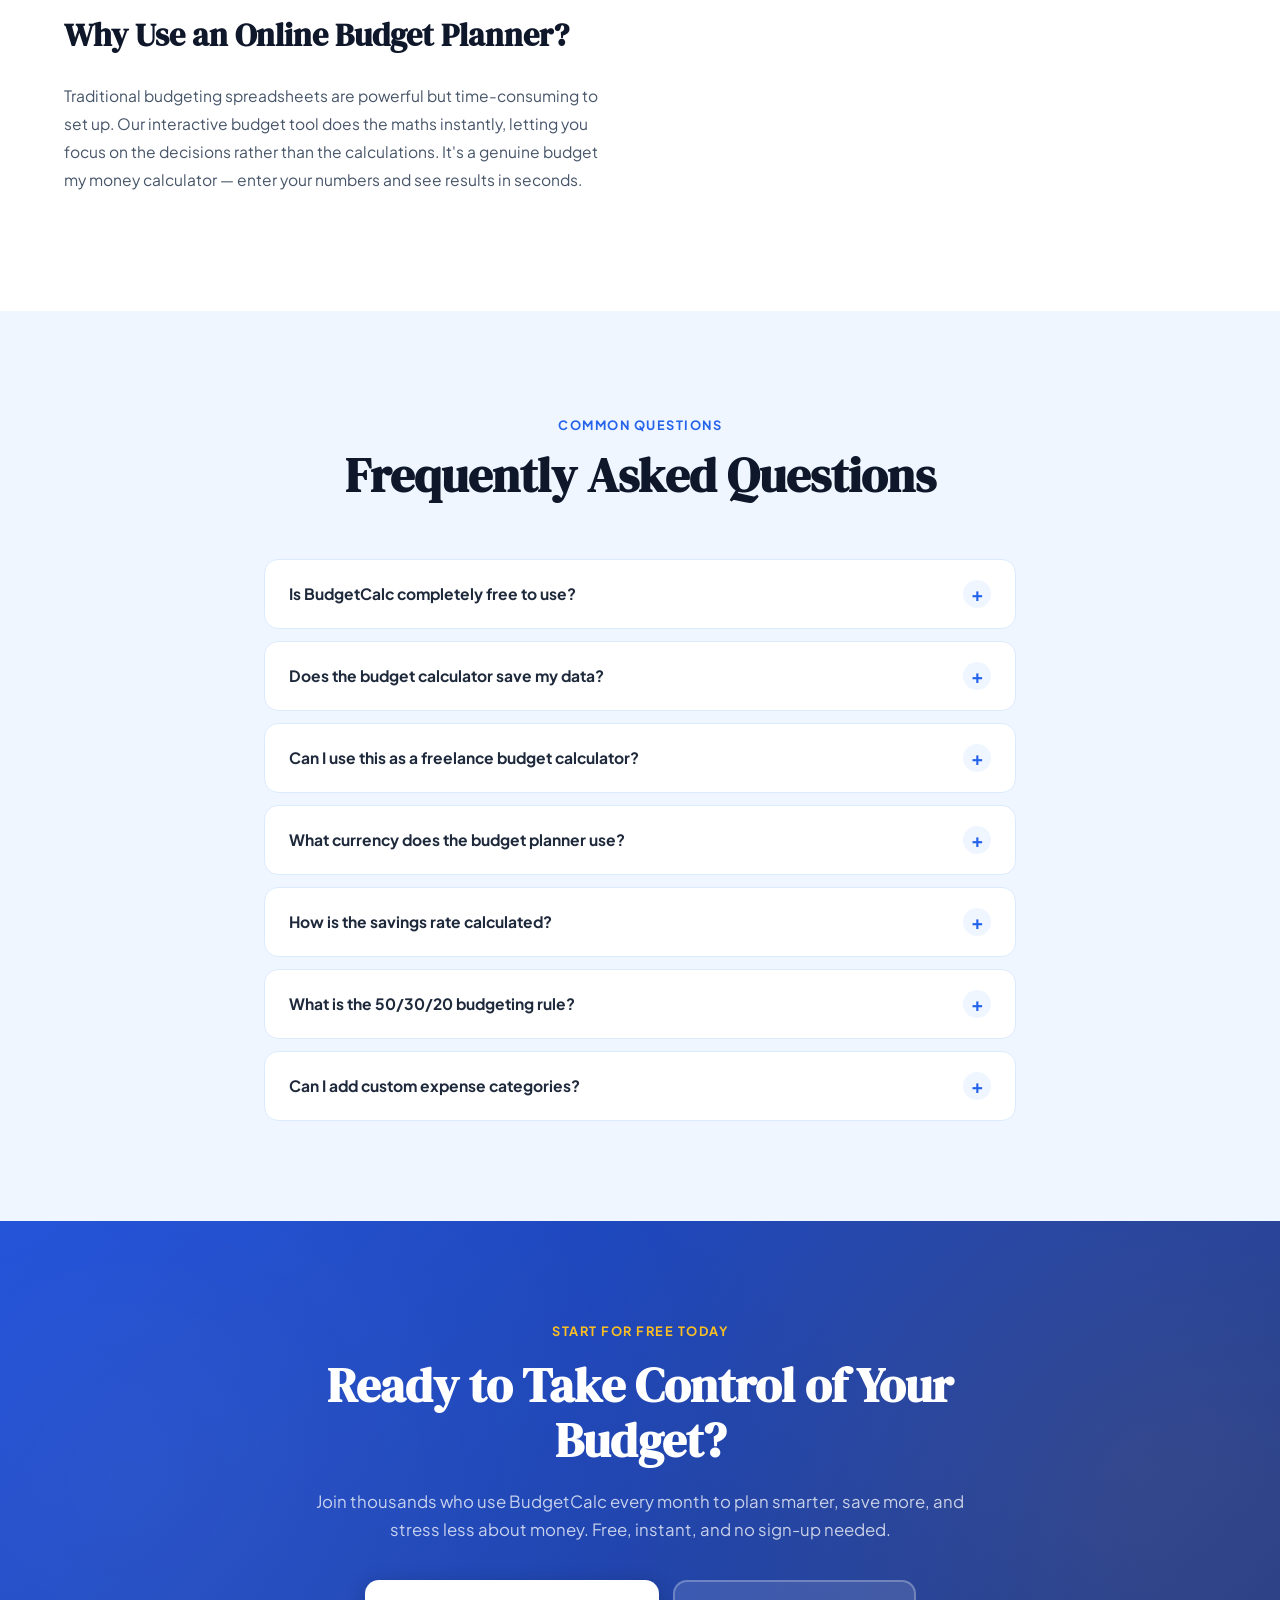
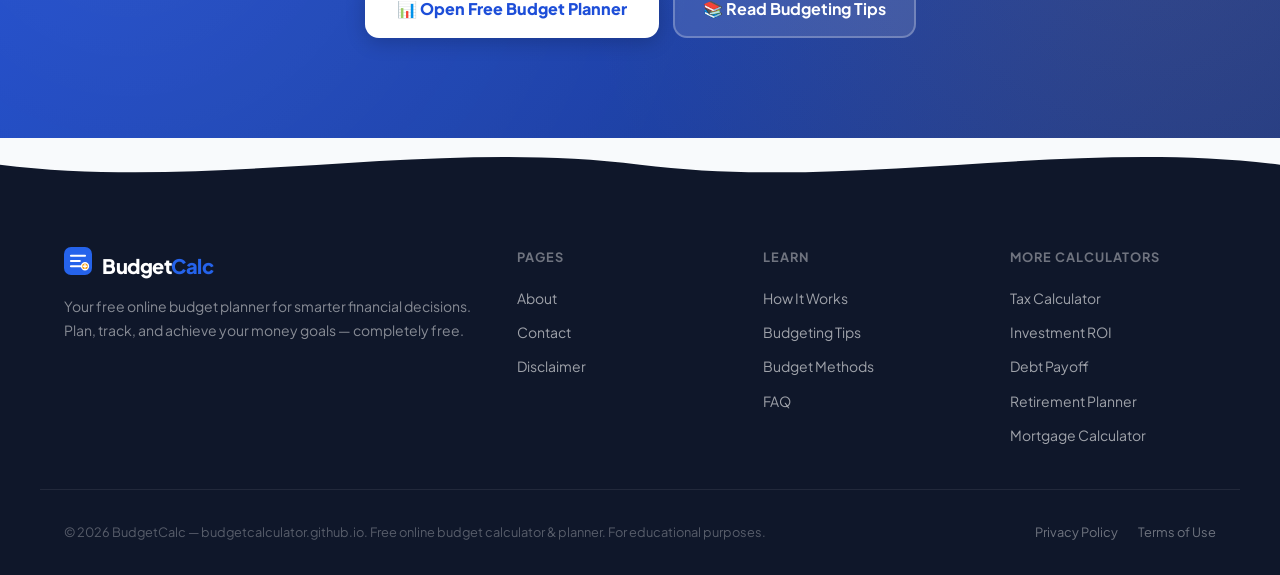
==== commit 4af00284: "Update index.html" ====
--- a/index.html
+++ b/index.html
@@ -465,6 +465,69 @@
       </div>
     </section>
 
+<!-- ============================================================
+         SECTION New: All Calculators
+         ============================================================ -->
+    
+    <section class="all-calculators-section" id="all-tools" aria-labelledby="tools-heading" style="padding: 100px 0; background: var(--white);">
+  <div class="container">
+    <div class="section-header">
+      <span class="section-eyebrow">Financial Toolkit</span>
+      <h2 class="section-title" id="tools-heading">Explore All Our Free Calculators</h2>
+      <p class="section-desc">Beyond monthly budgeting, use our specialized tools to master every aspect of your financial journey.</p>
+    </div>
+
+    <div class="calculators-grid" style="display: grid; grid-template-columns: repeat(auto-fit, minmax(300px, 1fr)); gap: 32px;">
+      
+      <div class="calc-card" style="background: var(--white); padding: 32px; border-radius: var(--radius-lg); border: 1px solid var(--gray-100); box-shadow: var(--shadow); transition: var(--transition); position: relative; overflow: hidden;">
+        <div class="card-icon" style="width: 48px; height: 48px; background: var(--blue-50); border-radius: 12px; display: flex; align-items: center; justify-content: center; font-size: 1.5rem; margin-bottom: 20px;">📑</div>
+        <h3 style="font-family: var(--font-display); font-size: 1.5rem; color: var(--gray-900); margin-bottom: 12px;">Tax Calculator</h3>
+        <p style="font-size: 0.95rem; color: var(--gray-500); margin-bottom: 24px;">Estimate your take-home pay after national insurance and income tax deductions.</p>
+        <a href="/tax-calculator" class="nav-link" style="color: var(--blue-600); font-weight: 700; padding-left: 0; display: inline-flex; align-items: center; gap: 8px;">
+          Calculate <svg width="16" height="16" viewBox="0 0 24 24" fill="none" stroke="currentColor" stroke-width="2" stroke-linecap="round" stroke-linejoin="round"><line x1="5" y1="12" x2="19" y2="12"></line><polyline points="12 5 19 12 12 19"></polyline></svg>
+        </a>
+      </div>
+
+      <div class="calc-card" style="background: var(--white); padding: 32px; border-radius: var(--radius-lg); border: 1px solid var(--gray-100); box-shadow: var(--shadow); transition: var(--transition);">
+        <div class="card-icon" style="width: 48px; height: 48px; background: var(--green-50); border-radius: 12px; display: flex; align-items: center; justify-content: center; font-size: 1.5rem; margin-bottom: 20px;">📈</div>
+        <h3 style="font-family: var(--font-display); font-size: 1.5rem; color: var(--gray-900); margin-bottom: 12px;">Investment ROI</h3>
+        <p style="font-size: 0.95rem; color: var(--gray-500); margin-bottom: 24px;">Calculate the potential growth of your investments over time with compound interest.</p>
+        <a href="/investment-roi" class="nav-link" style="color: var(--blue-600); font-weight: 700; padding-left: 0; display: inline-flex; align-items: center; gap: 8px;">
+          Calculate <svg width="16" height="16" viewBox="0 0 24 24" fill="none" stroke="currentColor" stroke-width="2" stroke-linecap="round" stroke-linejoin="round"><line x1="5" y1="12" x2="19" y2="12"></line><polyline points="12 5 19 12 12 19"></polyline></svg>
+        </a>
+      </div>
+
+      <div class="calc-card" style="background: var(--white); padding: 32px; border-radius: var(--radius-lg); border: 1px solid var(--gray-100); box-shadow: var(--shadow); transition: var(--transition);">
+        <div class="card-icon" style="width: 48px; height: 48px; background: var(--red-50); border-radius: 12px; display: flex; align-items: center; justify-content: center; font-size: 1.5rem; margin-bottom: 20px;">💳</div>
+        <h3 style="font-family: var(--font-display); font-size: 1.5rem; color: var(--gray-900); margin-bottom: 12px;">Debt Payoff</h3>
+        <p style="font-size: 0.95rem; color: var(--gray-500); margin-bottom: 24px;">Find the fastest way to become debt-free using the snowball or avalanche methods.</p>
+        <a href="/debt-payoff" class="nav-link" style="color: var(--blue-600); font-weight: 700; padding-left: 0; display: inline-flex; align-items: center; gap: 8px;">
+          Calculate <svg width="16" height="16" viewBox="0 0 24 24" fill="none" stroke="currentColor" stroke-width="2" stroke-linecap="round" stroke-linejoin="round"><line x1="5" y1="12" x2="19" y2="12"></line><polyline points="12 5 19 12 12 19"></polyline></svg>
+        </a>
+      </div>
+
+      <div class="calc-card" style="background: var(--white); padding: 32px; border-radius: var(--radius-lg); border: 1px solid var(--gray-100); box-shadow: var(--shadow); transition: var(--transition);">
+        <div class="card-icon" style="width: 48px; height: 48px; background: var(--amber-50); border-radius: 12px; display: flex; align-items: center; justify-content: center; font-size: 1.5rem; margin-bottom: 20px;">🏖️</div>
+        <h3 style="font-family: var(--font-display); font-size: 1.5rem; color: var(--gray-900); margin-bottom: 12px;">Retirement Planner</h3>
+        <p style="font-size: 0.95rem; color: var(--gray-500); margin-bottom: 24px;">Determine how much you need to save today to live comfortably in the future.</p>
+        <a href="/retirement-planner" class="nav-link" style="color: var(--blue-600); font-weight: 700; padding-left: 0; display: inline-flex; align-items: center; gap: 8px;">
+          Calculate <svg width="16" height="16" viewBox="0 0 24 24" fill="none" stroke="currentColor" stroke-width="2" stroke-linecap="round" stroke-linejoin="round"><line x1="5" y1="12" x2="19" y2="12"></line><polyline points="12 5 19 12 12 19"></polyline></svg>
+        </a>
+      </div>
+
+      <div class="calc-card" style="background: var(--white); padding: 32px; border-radius: var(--radius-lg); border: 1px solid var(--gray-100); box-shadow: var(--shadow); transition: var(--transition);">
+        <div class="card-icon" style="width: 48px; height: 48px; background: var(--teal-50); border-radius: 12px; display: flex; align-items: center; justify-content: center; font-size: 1.5rem; margin-bottom: 20px;">🏠</div>
+        <h3 style="font-family: var(--font-display); font-size: 1.5rem; color: var(--gray-900); margin-bottom: 12px;">Mortgage Calculator</h3>
+        <p style="font-size: 0.95rem; color: var(--gray-500); margin-bottom: 24px;">Calculate your monthly mortgage repayments and see how interest rates affect costs.</p>
+        <a href="/mortgage-calculator" class="nav-link" style="color: var(--blue-600); font-weight: 700; padding-left: 0; display: inline-flex; align-items: center; gap: 8px;">
+          Calculate <svg width="16" height="16" viewBox="0 0 24 24" fill="none" stroke="currentColor" stroke-width="2" stroke-linecap="round" stroke-linejoin="round"><line x1="5" y1="12" x2="19" y2="12"></line><polyline points="12 5 19 12 12 19"></polyline></svg>
+        </a>
+      </div>
+
+    </div>
+  </div>
+</section>
+
     <!-- ============================================================
          SECTION 5: FEATURES
          ============================================================ -->
